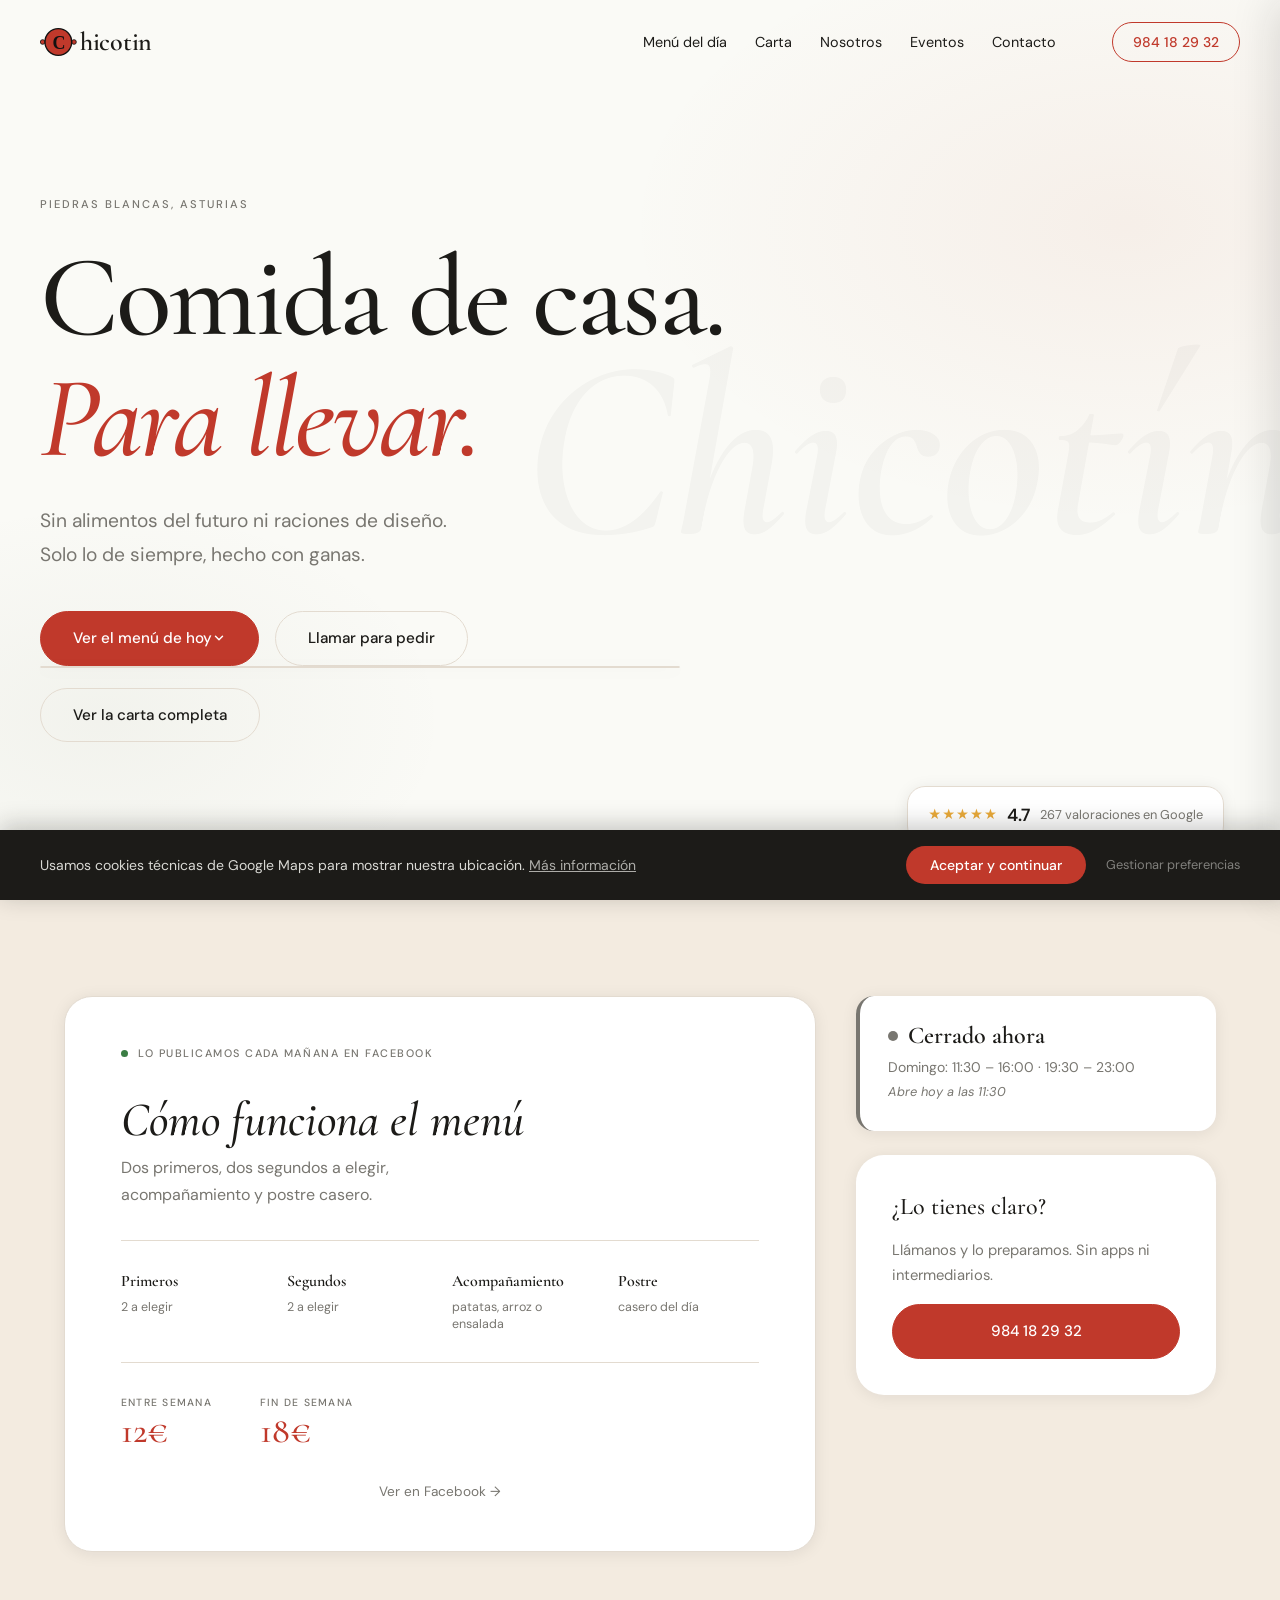
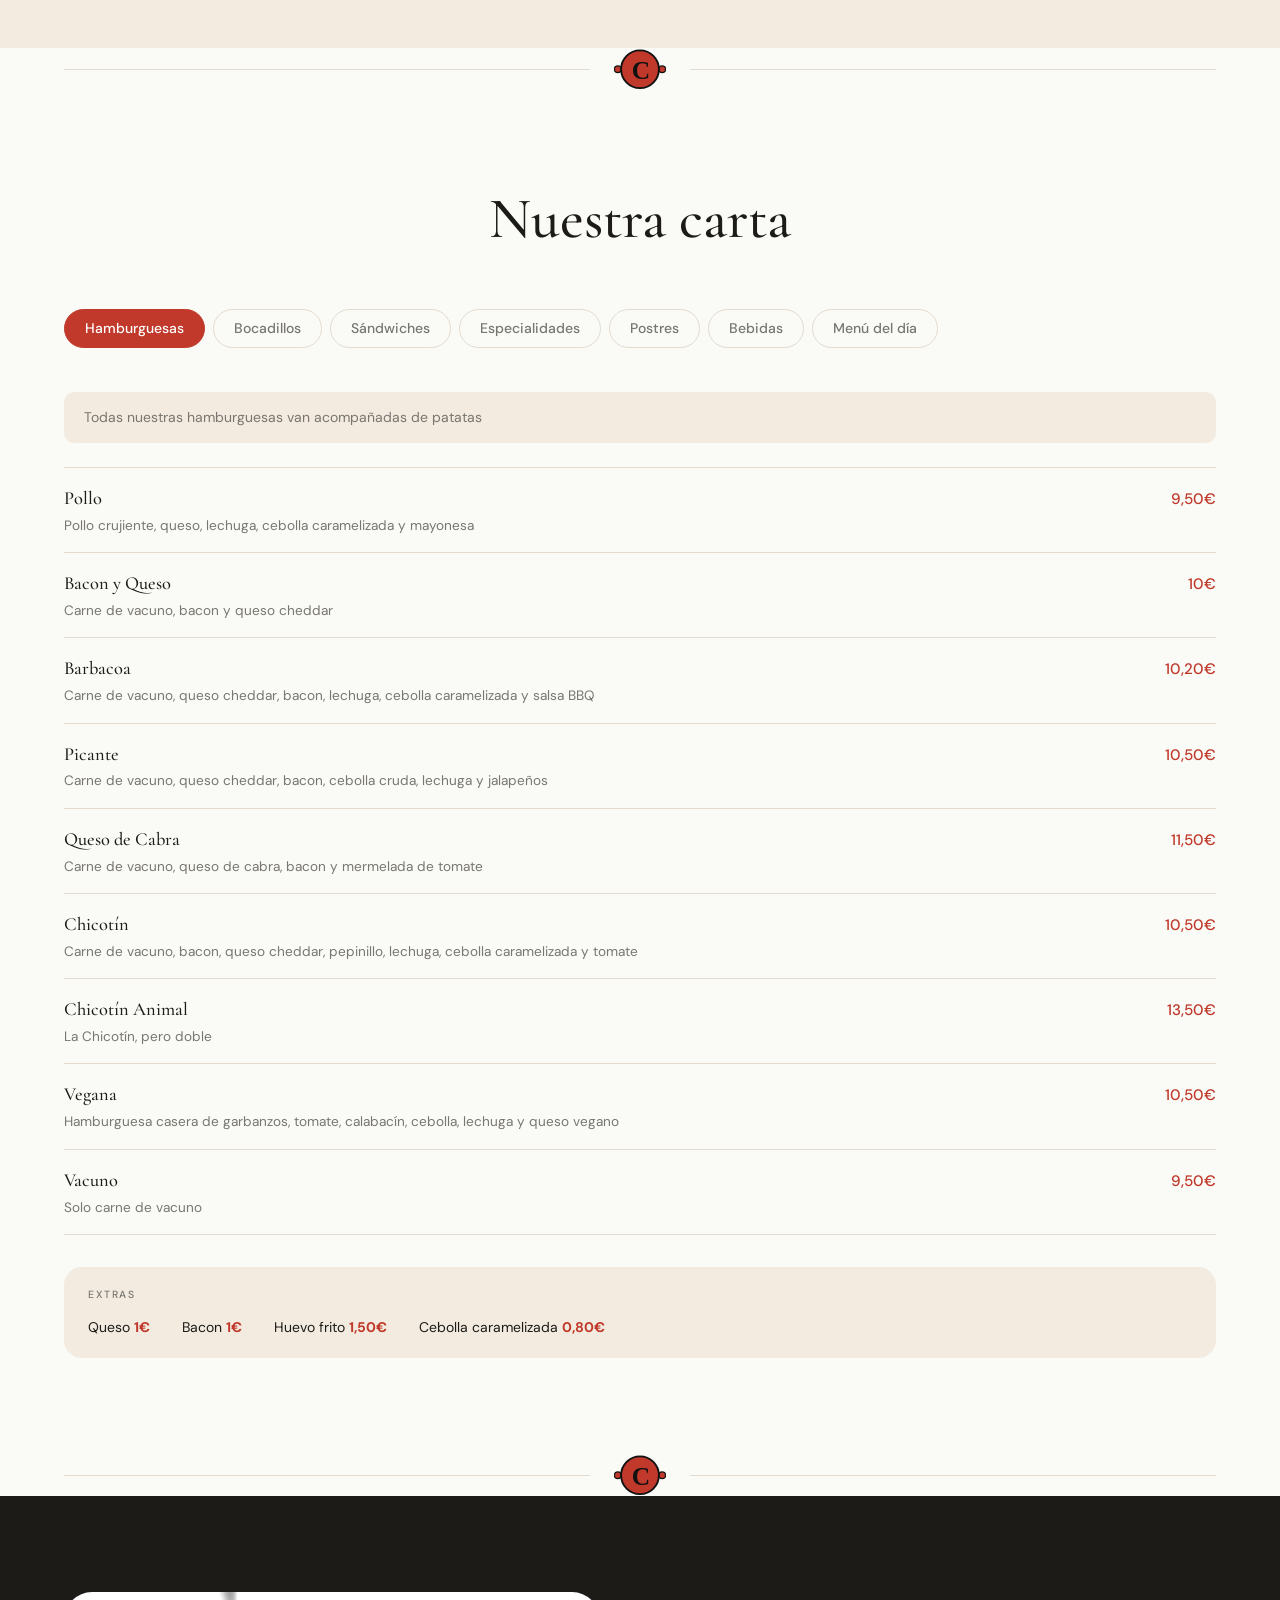
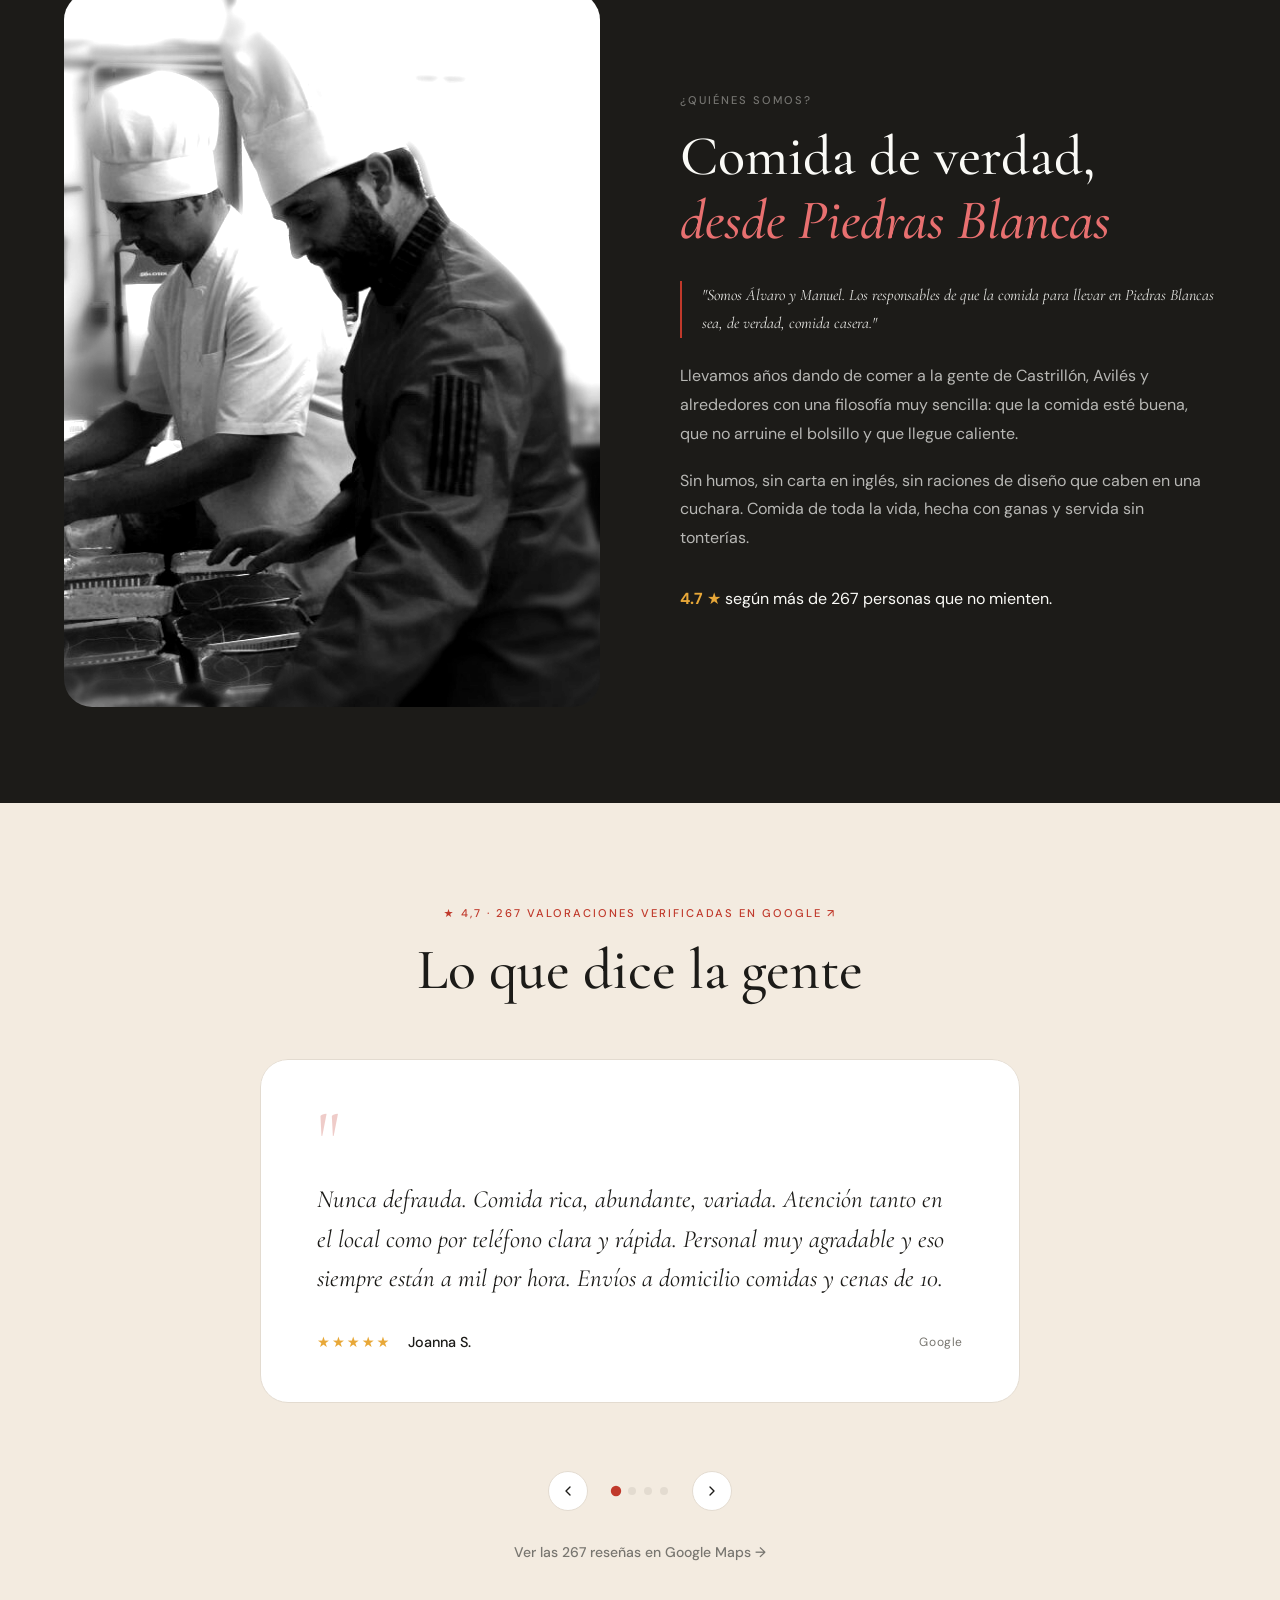
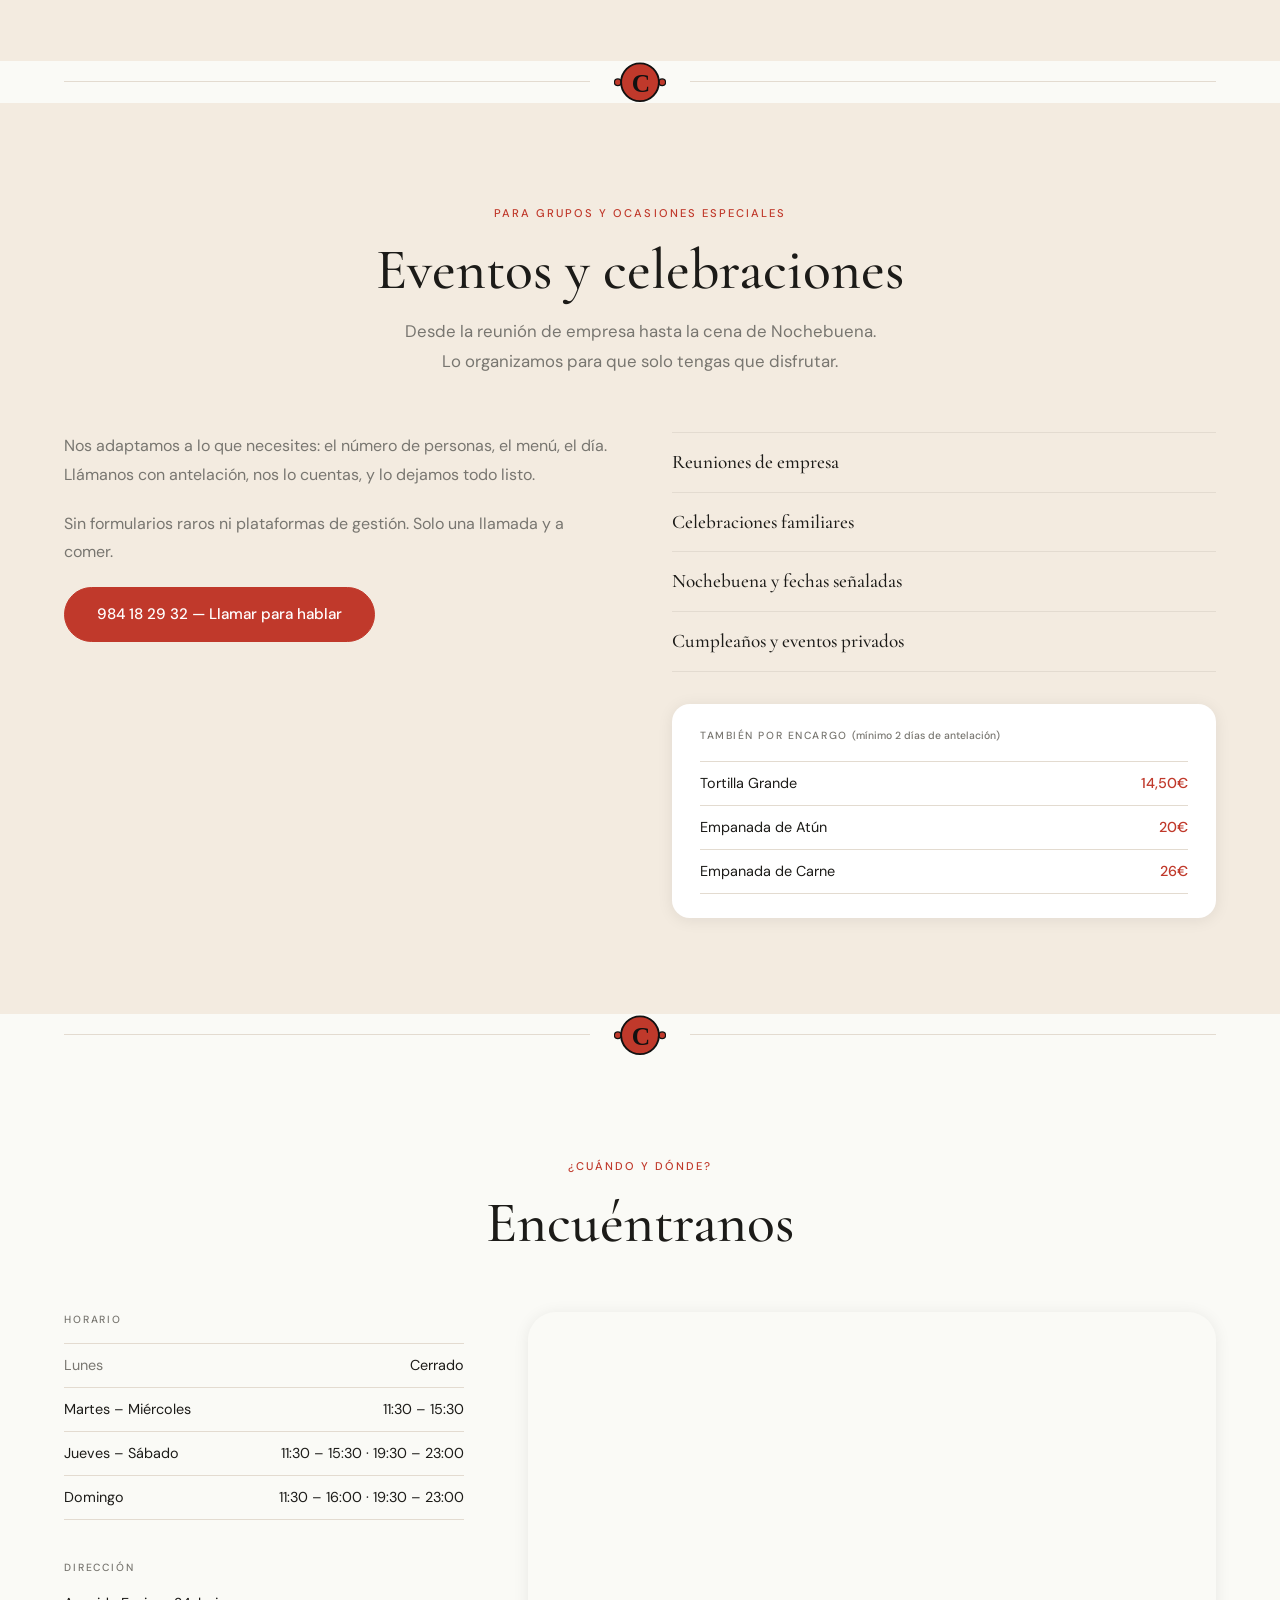
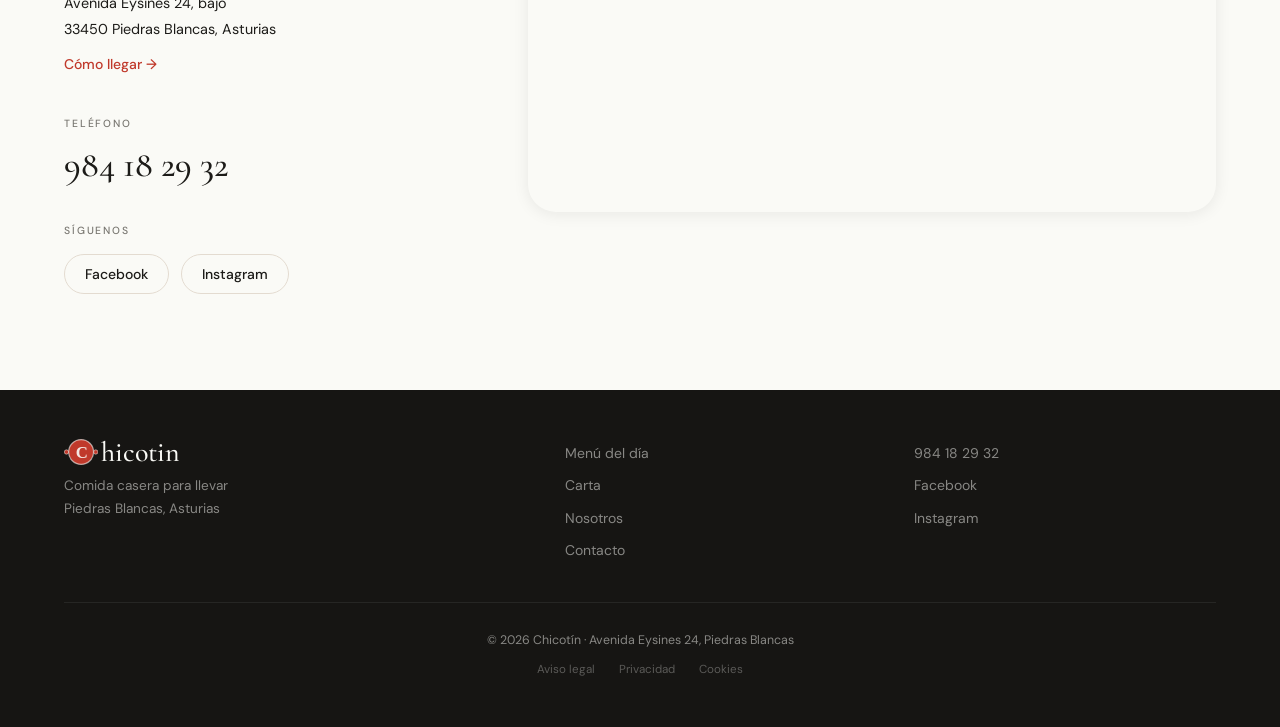
==== index.html @ f1f0525d "ultimos cambios" ====
<!DOCTYPE html>
<html lang="es">

<head>
  <meta charset="UTF-8">
  <meta name="viewport" content="width=device-width, initial-scale=1.0">
  <title>Chicotín — Comida casera para llevar · Piedras Blancas</title>
  <meta name="description"
    content="Comida casera para llevar en Piedras Blancas, Asturias. Menú del día, hamburguesas, bocadillos y especialidades. Llámanos: 984 18 29 32">
  <meta property="og:title" content="Chicotín — Comida casera para llevar">
  <meta property="og:description" content="Comida de casa, para llevar. Piedras Blancas, Asturias.">
  <meta property="og:type" content="website">

  <link rel="preconnect" href="https://fonts.googleapis.com">
  <link rel="preconnect" href="https://fonts.gstatic.com" crossorigin>
  <link
    href="https://fonts.googleapis.com/css2?family=Cormorant+Garamond:ital,wght@0,400;0,500;0,600;1,400;1,500;1,600&family=DM+Sans:ital,opsz,wght@0,9..40,300;0,9..40,400;0,9..40,500;1,9..40,300&display=swap"
    rel="stylesheet">

  <link rel="stylesheet" href="css/style.css">
</head>

<body>

  <!-- ============================================================
       NAV
  ============================================================ -->
  <nav class="nav" id="nav">
    <div class="nav__inner">
      <a href="#" class="nav__logo" aria-label="Chicotín">
        <svg class="nav__mark" xmlns="http://www.w3.org/2000/svg" viewBox="0 0 110 90" aria-hidden="true">
          <circle cx="8"   cy="45" r="7"  fill="#C0392B" stroke="#111" stroke-width="2.5"/>
          <circle cx="102" cy="45" r="7"  fill="#C0392B" stroke="#111" stroke-width="2.5"/>
          <circle cx="55"  cy="45" r="40" fill="#C0392B" stroke="#111" stroke-width="4"/>
          <text x="57" y="65" text-anchor="middle" font-family="Georgia, serif" font-size="54" font-weight="900" fill="#111">C</text>
        </svg>
        <span class="nav__logo-text">hicotin</span>
      </a>
      <ul class="nav__links">
        <li><a href="#menu-dia">Menú del día</a></li>
        <li><a href="#carta">Carta</a></li>
        <li><a href="#nosotros">Nosotros</a></li>
        <li><a href="#eventos">Eventos</a></li>
        <li><a href="#contacto">Contacto</a></li>
      </ul>
      <a href="tel:984182932" class="nav__phone">984 18 29 32</a>
      <button class="nav__burger" id="navBurger" aria-label="Abrir menú">
        <span></span><span></span><span></span>
      </button>
    </div>
  </nav>

  <!-- Mobile drawer -->
  <div class="overlay" id="overlay"></div>
  <aside class="drawer" id="drawer">
    <button class="drawer__close" id="drawerClose" aria-label="Cerrar menú">✕</button>
    <ul class="drawer__links">
      <li><a href="#menu-dia">Menú del día</a></li>
      <li><a href="#carta">Carta</a></li>
      <li><a href="#nosotros">Nosotros</a></li>
      <li><a href="#eventos">Eventos</a></li>
      <li><a href="#contacto">Contacto</a></li>
    </ul>
    <a href="tel:984182932" class="drawer__phone">984 18 29 32</a>
  </aside>

  <main>

    <!-- ============================================================
         HERO
    ============================================================ -->
    <section class="hero" id="inicio">
      <div class="hero__bg" aria-hidden="true"></div>
      <div class="hero__content">
        <p class="hero__eyebrow">Piedras Blancas, Asturias</p>
        <h1 class="hero__title">
          Comida de casa.<br><em>Para llevar.</em>
        </h1>
        <p class="hero__body">
          Sin alimentos del futuro ni raciones de diseño.<br>
          Solo lo de siempre, hecho con ganas.
        </p>
        <div class="hero__ctas">
          <button class="btn btn--fill hero__menu-btn" id="heroMenuBtn" aria-expanded="false" aria-controls="heroMenuDropdown">
            Ver el menú de hoy
            <svg class="hero__menu-chevron" xmlns="http://www.w3.org/2000/svg" viewBox="0 0 24 24" fill="none" stroke="currentColor" stroke-width="2.5" stroke-linecap="round" stroke-linejoin="round" width="14" height="14" aria-hidden="true"><polyline points="6 9 12 15 18 9"/></svg>
          </button>
          <a href="tel:984182932" class="btn btn--ghost">Llamar para pedir</a>
        </div>

        <div class="hero__menu-dropdown" id="heroMenuDropdown">
          <div class="hero__menu-dropdown-inner">
            <div id="fb-root"></div>
            <div class="fb-page"
              data-href="https://www.facebook.com/Chicotincomidaparallevar/"
              data-tabs="timeline"
              data-width="600"
              data-height="520"
              data-small-header="true"
              data-adapt-container-width="true"
              data-hide-cover="true"
              data-show-facepile="false">
              <blockquote cite="https://www.facebook.com/Chicotincomidaparallevar/" class="fb-xfbml-parse-ignore">
                <a href="https://www.facebook.com/Chicotincomidaparallevar/" target="_blank" rel="noopener">Ver el menú de hoy en Facebook →</a>
              </blockquote>
            </div>
          </div>
        </div>

        <a href="#carta" class="btn btn--ghost hero__carta-btn">Ver la carta completa</a>
      </div>
      <aside class="hero__badge">
        <span class="badge__stars" aria-hidden="true">★★★★★</span>
        <strong class="badge__score">4.7</strong>
        <span class="badge__label">267 valoraciones en Google</span>
      </aside>
    </section>

    <!-- ============================================================
         MENÚ DEL DÍA
    ============================================================ -->
    <section class="menudia" id="menu-dia">
      <div class="container">

        <div class="menudia__body">

          <div class="menudia__fb-card fade-up">
            <div class="menudia__fb-live">
              <span class="menudia__fb-dot" aria-hidden="true"></span>
              Lo publicamos cada mañana en Facebook
            </div>
            <div class="menudia__fb-main">
              <h3 class="menudia__fb-title">Cómo funciona el menú</h3>
              <p class="menudia__fb-sub">Dos primeros, dos segundos a elegir,<br>acompañamiento y postre casero.</p>
            </div>
            <div class="menudia__fb-estructura">
              <div class="menudia__fb-col">
                <span class="menudia__fb-tipo">Primeros</span>
                <span class="menudia__fb-detalle">2 a elegir</span>
              </div>
              <div class="menudia__fb-col">
                <span class="menudia__fb-tipo">Segundos</span>
                <span class="menudia__fb-detalle">2 a elegir</span>
              </div>
              <div class="menudia__fb-col">
                <span class="menudia__fb-tipo">Acompañamiento</span>
                <span class="menudia__fb-detalle">patatas, arroz o ensalada</span>
              </div>
              <div class="menudia__fb-col">
                <span class="menudia__fb-tipo">Postre</span>
                <span class="menudia__fb-detalle">casero del día</span>
              </div>
            </div>
            <div class="menudia__fb-precios">
              <div class="menudia__fb-precio-item">
                <span class="menudia__fb-precio-label">Entre semana</span>
                <strong class="menudia__fb-precio-num">12€</strong>
              </div>
              <div class="menudia__fb-precio-item">
                <span class="menudia__fb-precio-label">Fin de semana</span>
                <strong class="menudia__fb-precio-num">18€</strong>
              </div>
            </div>
            <a href="https://www.facebook.com/Chicotincomidaparallevar/" target="_blank" rel="noopener" class="menudia__fb-link">Ver en Facebook →</a>
          </div>

          <div class="menudia__aside fade-up">
            <div class="menudia__hours" id="hoursWidget">
              <div class="hours__row">
                <span class="hours__dot" aria-hidden="true"></span>
                <strong class="hours__status-text" id="hoursStatusText">Consultando…</strong>
              </div>
              <p class="hours__schedule" id="hoursToday"></p>
              <p class="hours__next" id="hoursNext" hidden></p>
            </div>

            <div class="menudia__card">
              <p class="menudia__card-label">¿Lo tienes claro?</p>
              <p class="menudia__card-body">Llámanos y lo preparamos. Sin apps ni intermediarios.</p>
              <a href="tel:984182932" class="btn btn--fill btn--block">984 18 29 32</a>
            </div>
          </div>

        </div>
      </div>
    </section>

    <div class="divider" aria-hidden="true">
      <span class="divider__line"></span>
      <svg class="divider__logo" xmlns="http://www.w3.org/2000/svg" viewBox="0 0 110 90" aria-hidden="true">
        <circle cx="8"   cy="45" r="7"  fill="#C0392B" stroke="#111" stroke-width="2.5"/>
        <circle cx="102" cy="45" r="7"  fill="#C0392B" stroke="#111" stroke-width="2.5"/>
        <circle cx="55"  cy="45" r="40" fill="#C0392B" stroke="#111" stroke-width="4"/>
        <text x="57" y="65" text-anchor="middle" font-family="Georgia, serif" font-size="54" font-weight="900" fill="#111">C</text>
      </svg>
      <span class="divider__line"></span>
    </div>

    <!-- ============================================================
         CARTA
    ============================================================ -->
    <section class="carta" id="carta">
      <div class="container">

        <header class="section-header fade-up">
          <h2>Nuestra carta</h2>
        </header>

        <nav class="carta__tabs fade-up" aria-label="Categorías de la carta">
          <button class="carta__tab is-active" data-panel="hamburguesas">Hamburguesas</button>
          <button class="carta__tab" data-panel="bocadillos">Bocadillos</button>
          <button class="carta__tab" data-panel="sandwiches">Sándwiches</button>
          <button class="carta__tab" data-panel="especialidades">Especialidades</button>
          <button class="carta__tab" data-panel="postres">Postres</button>
          <button class="carta__tab" data-panel="bebidas">Bebidas</button>
          <button class="carta__tab" data-panel="menu-dia-precios">Menú del día</button>
        </nav>

        <!-- HAMBURGUESAS -->
        <div class="carta__panel is-active" id="panel-hamburguesas">
          <p class="carta__aviso">Todas nuestras hamburguesas van acompañadas de patatas</p>
          <ul class="carta__lista">
            <li class="carta__plato">
              <div class="carta__plato-info">
                <h3>Pollo</h3>
                <p>Pollo crujiente, queso, lechuga, cebolla caramelizada y mayonesa</p>
              </div>
              <span class="carta__precio">9,50€</span>
            </li>
            <li class="carta__plato">
              <div class="carta__plato-info">
                <h3>Bacon y Queso</h3>
                <p>Carne de vacuno, bacon y queso cheddar</p>
              </div>
              <span class="carta__precio">10€</span>
            </li>
            <li class="carta__plato">
              <div class="carta__plato-info">
                <h3>Barbacoa</h3>
                <p>Carne de vacuno, queso cheddar, bacon, lechuga, cebolla caramelizada y salsa BBQ</p>
              </div>
              <span class="carta__precio">10,20€</span>
            </li>
            <li class="carta__plato">
              <div class="carta__plato-info">
                <h3>Picante</h3>
                <p>Carne de vacuno, queso cheddar, bacon, cebolla cruda, lechuga y jalapeños</p>
              </div>
              <span class="carta__precio">10,50€</span>
            </li>
            <li class="carta__plato">
              <div class="carta__plato-info">
                <h3>Queso de Cabra</h3>
                <p>Carne de vacuno, queso de cabra, bacon y mermelada de tomate</p>
              </div>
              <span class="carta__precio">11,50€</span>
            </li>
            <li class="carta__plato">
              <div class="carta__plato-info">
                <h3>Chicotín</h3>
                <p>Carne de vacuno, bacon, queso cheddar, pepinillo, lechuga, cebolla caramelizada y tomate</p>
              </div>
              <span class="carta__precio">10,50€</span>
            </li>
            <li class="carta__plato">
              <div class="carta__plato-info">
                <h3>Chicotín Animal</h3>
                <p>La Chicotín, pero doble</p>
              </div>
              <span class="carta__precio">13,50€</span>
            </li>
            <li class="carta__plato">
              <div class="carta__plato-info">
                <h3>Vegana</h3>
                <p>Hamburguesa casera de garbanzos, tomate, calabacín, cebolla, lechuga y queso vegano</p>
              </div>
              <span class="carta__precio">10,50€</span>
            </li>
            <li class="carta__plato">
              <div class="carta__plato-info">
                <h3>Vacuno</h3>
                <p>Solo carne de vacuno</p>
              </div>
              <span class="carta__precio">9,50€</span>
            </li>
          </ul>
          <div class="carta__extras">
            <p class="carta__extras-label">Extras</p>
            <div class="carta__extras-fila">
              <span>Queso <strong>1€</strong></span>
              <span>Bacon <strong>1€</strong></span>
              <span>Huevo frito <strong>1,50€</strong></span>
              <span>Cebolla caramelizada <strong>0,80€</strong></span>
            </div>
          </div>
        </div>

        <!-- BOCADILLOS -->
        <div class="carta__panel" id="panel-bocadillos">
          <ul class="carta__lista">
            <li class="carta__plato">
              <div class="carta__plato-info">
                <h3>Pollo</h3>
                <p>Pollo a la plancha, lechuga, tomate y mayonesa</p>
              </div>
              <span class="carta__precio">7€</span>
            </li>
            <li class="carta__plato">
              <div class="carta__plato-info">
                <h3>Pollo y Pimientos</h3>
                <p>Pollo a la plancha y pimientos del piquillo</p>
              </div>
              <span class="carta__precio">7€</span>
            </li>
            <li class="carta__plato">
              <div class="carta__plato-info">
                <h3>Lomo</h3>
                <p>Lomo adobado a la plancha, queso y salsa Chicotín</p>
              </div>
              <span class="carta__precio">7€</span>
            </li>
            <li class="carta__plato">
              <div class="carta__plato-info">
                <h3>Lomo y Pimientos</h3>
                <p>Lomo adobado a la plancha con pimientos del piquillo</p>
              </div>
              <span class="carta__precio">7€</span>
            </li>
            <li class="carta__plato">
              <div class="carta__plato-info">
                <h3>Bacon y Queso</h3>
              </div>
              <span class="carta__precio">7€</span>
            </li>
            <li class="carta__plato">
              <div class="carta__plato-info">
                <h3>Carne Guisada</h3>
              </div>
              <span class="carta__precio">9€</span>
            </li>
            <li class="carta__plato">
              <div class="carta__plato-info">
                <h3>Chicotín</h3>
                <p>Chuleta de cerdo crujiente, queso, bacon, cebolla caramelizada, rúcula y salsa Chicotín</p>
              </div>
              <span class="carta__precio">8€</span>
            </li>
            <li class="carta__plato">
              <div class="carta__plato-info">
                <h3>Escalopines de Jamón de Cerdo</h3>
                <p>Escalopines + una salsa a elegir</p>
              </div>
              <span class="carta__precio">7€</span>
            </li>
            <li class="carta__plato">
              <div class="carta__plato-info">
                <h3>Escalopines de Pollo</h3>
                <p>Escalopines + una salsa a elegir</p>
              </div>
              <span class="carta__precio">7€</span>
            </li>
          </ul>
        </div>

        <!-- SÁNDWICHES -->
        <div class="carta__panel" id="panel-sandwiches">
          <ul class="carta__lista">
            <li class="carta__plato">
              <div class="carta__plato-info">
                <h3>Mixto</h3>
                <p>Jamón york y queso</p>
              </div>
              <span class="carta__precio">4€</span>
            </li>
            <li class="carta__plato">
              <div class="carta__plato-info">
                <h3>Vegetal</h3>
                <p>2 pisos — 1º: jamón york y queso · 2º: LTC, huevo cocido, zanahoria y mayonesa</p>
              </div>
              <span class="carta__precio">7€</span>
            </li>
            <li class="carta__plato">
              <div class="carta__plato-info">
                <h3>Pollo</h3>
                <p>Pollo al horno, lechuga, huevo cocido y mayonesa</p>
              </div>
              <span class="carta__precio">7,50€</span>
            </li>
            <li class="carta__plato">
              <div class="carta__plato-info">
                <h3>Atún</h3>
                <p>Atún, mayonesa, lechuga, huevo cocido y zanahoria</p>
              </div>
              <span class="carta__precio">7,50€</span>
            </li>
            <li class="carta__plato">
              <div class="carta__plato-info">
                <h3>Chicotín</h3>
                <p>2 pisos — jamón york, queso, bechamel y huevo frito</p>
              </div>
              <span class="carta__precio">8€</span>
            </li>
          </ul>
        </div>

        <!-- ESPECIALIDADES -->
        <div class="carta__panel" id="panel-especialidades">
          <ul class="carta__lista">
            <li class="carta__plato">
              <div class="carta__plato-info">
                <h3>Ensalada Chicotín</h3>
                <p>Lechuga, aceitunas, nueces, queso de cabra, pollo y uvas pasas</p>
              </div>
              <span class="carta__precio">10€</span>
            </li>
            <li class="carta__plato">
              <div class="carta__plato-info">
                <h3>Ensalada Mixta</h3>
              </div>
              <span class="carta__precio">7,50€</span>
            </li>
            <li class="carta__plato">
              <div class="carta__plato-info">
                <h3>Ensalada de Acompañamiento</h3>
              </div>
              <span class="carta__precio">3,50€</span>
            </li>
            <li class="carta__plato">
              <div class="carta__plato-info">
                <h3>Ensaladilla Rusa</h3>
                <p>Pequeña / Grande</p>
              </div>
              <span class="carta__precio">6,50€ / 11,50€</span>
            </li>
            <li class="carta__plato">
              <div class="carta__plato-info">
                <h3>Callos Chicotín <span class="carta__tag">Temporada</span></h3>
                <p>Sin patatas / con patatas</p>
              </div>
              <span class="carta__precio">9€ / 11€</span>
            </li>
            <li class="carta__plato">
              <div class="carta__plato-info">
                <h3>Lasaña Atún o Carne</h3>
              </div>
              <span class="carta__precio">8,50€</span>
            </li>
            <li class="carta__plato">
              <div class="carta__plato-info">
                <h3>Lasaña de Salmón y Espinacas</h3>
              </div>
              <span class="carta__precio">9€</span>
            </li>
            <li class="carta__plato">
              <div class="carta__plato-info">
                <h3>Cachopo de Jamón Ibérico y Queso</h3>
              </div>
              <span class="carta__precio">16€</span>
            </li>
            <li class="carta__plato">
              <div class="carta__plato-info">
                <h3>Cachopo de Cecina y Queso de Cabra</h3>
              </div>
              <span class="carta__precio">16,50€</span>
            </li>
            <li class="carta__plato">
              <div class="carta__plato-info">
                <h3>Cachopo Chicotín</h3>
                <p>Filete de ternera, jamón ibérico, pimientos del piquillo, cebolla caramelizada y queso ahumado</p>
              </div>
              <span class="carta__precio">18€</span>
            </li>
            <li class="carta__plato">
              <div class="carta__plato-info">
                <h3>Escalopines con Patatas</h3>
              </div>
              <span class="carta__precio">9,50€</span>
            </li>
            <li class="carta__plato">
              <div class="carta__plato-info">
                <h3>Escalopines de Pollo con Patatas</h3>
              </div>
              <span class="carta__precio">10,50€</span>
            </li>
            <li class="carta__plato">
              <div class="carta__plato-info">
                <h3>Albóndigas</h3>
                <p>Sin patatas / con patatas</p>
              </div>
              <span class="carta__precio">7,50€ / 9,50€</span>
            </li>
            <li class="carta__plato">
              <div class="carta__plato-info">
                <h3>Carne Guisada</h3>
                <p>Sin patatas / con patatas</p>
              </div>
              <span class="carta__precio">9€ / 11€</span>
            </li>
            <li class="carta__plato">
              <div class="carta__plato-info">
                <h3>Patatas Pequeñas con Salsa</h3>
              </div>
              <span class="carta__precio">4,70€</span>
            </li>
            <li class="carta__plato">
              <div class="carta__plato-info">
                <h3>Patatas Grandes con 5 Salsas</h3>
                <p>Salsa extra 0,30€</p>
              </div>
              <span class="carta__precio">7€</span>
            </li>
            <li class="carta__plato">
              <div class="carta__plato-info">
                <h3>Nuggets Caseros</h3>
              </div>
              <span class="carta__precio">6,50€</span>
            </li>
            <li class="carta__plato">
              <div class="carta__plato-info">
                <h3>Croquetas</h3>
                <p>Jamón ibérico, calamares en su tinta o bacalao</p>
              </div>
              <span class="carta__precio">9€</span>
            </li>
          </ul>
          <div class="carta__encargo">
            <p class="carta__encargo-label">Por encargo — mínimo 2 días de antelación</p>
            <ul class="carta__lista">
              <li class="carta__plato">
                <div class="carta__plato-info">
                  <h3>Tortilla Grande</h3>
                </div>
                <span class="carta__precio">14,50€</span>
              </li>
              <li class="carta__plato">
                <div class="carta__plato-info">
                  <h3>Empanada Pan</h3>
                  <p>Atún / Carne</p>
                </div>
                <span class="carta__precio">20€ / 26€</span>
              </li>
            </ul>
          </div>
        </div>

        <!-- POSTRES -->
        <div class="carta__panel" id="panel-postres">
          <ul class="carta__lista">
            <li class="carta__plato">
              <div class="carta__plato-info">
                <h3>Mousse individual</h3>
              </div>
              <span class="carta__precio">2€</span>
            </li>
            <li class="carta__plato">
              <div class="carta__plato-info">
                <h3>Natillas individuales</h3>
              </div>
              <span class="carta__precio">2€</span>
            </li>
            <li class="carta__plato">
              <div class="carta__plato-info">
                <h3>Arroz con Leche individual</h3>
              </div>
              <span class="carta__precio">2€</span>
            </li>
            <li class="carta__plato">
              <div class="carta__plato-info">
                <h3>Arroz con Leche 500 ml</h3>
              </div>
              <span class="carta__precio">7,50€</span>
            </li>
            <li class="carta__plato">
              <div class="carta__plato-info">
                <h3>Arroz con Leche 1 litro</h3>
              </div>
              <span class="carta__precio">10,50€</span>
            </li>
          </ul>
        </div>

        <!-- BEBIDAS -->
        <div class="carta__panel" id="panel-bebidas">
          <ul class="carta__lista">
            <li class="carta__plato">
              <div class="carta__plato-info">
                <h3>Bote</h3>
                <p>Cola, Cola Zero, Cola Zero/Zero</p>
              </div>
              <span class="carta__precio">2€</span>
            </li>
            <li class="carta__plato">
              <div class="carta__plato-info">
                <h3>Botella ½ litro</h3>
                <p>Cola, Cola Zero, Fanta Naranja</p>
              </div>
              <span class="carta__precio">2,30€</span>
            </li>
            <li class="carta__plato">
              <div class="carta__plato-info">
                <h3>Botella 1 litro</h3>
                <p>Cola y Fanta Naranja</p>
              </div>
              <span class="carta__precio">2,90€</span>
            </li>
            <li class="carta__plato">
              <div class="carta__plato-info">
                <h3>Agua</h3>
                <p>Pequeña / Grande</p>
              </div>
              <span class="carta__precio">1,20€ / 1,80€</span>
            </li>
            <li class="carta__plato">
              <div class="carta__plato-info">
                <h3>Nestea / Aquarius</h3>
              </div>
              <span class="carta__precio">2,40€</span>
            </li>
            <li class="carta__plato">
              <div class="carta__plato-info">
                <h3>Monster</h3>
              </div>
              <span class="carta__precio">3€</span>
            </li>
            <li class="carta__plato">
              <div class="carta__plato-info">
                <h3>Mahou</h3>
              </div>
              <span class="carta__precio">1,80€</span>
            </li>
            <li class="carta__plato">
              <div class="carta__plato-info">
                <h3>Cerveza 1906</h3>
              </div>
              <span class="carta__precio">2€</span>
            </li>
          </ul>
        </div>

        <!-- MENÚ DEL DÍA — PRECIOS -->
        <div class="carta__panel" id="panel-menu-dia-precios">
          <p class="carta__aviso">2 primeros + 2 segundos a elegir, con acompañamiento (patatas fritas, arroz blanco, ensalada o puré) y postre (arroz con leche, natillas, mousse de chocolate o tarrina de frutas). El menú cambia cada día — <a href="https://www.facebook.com/Chicotincomidaparallevar/" target="_blank" rel="noopener">ver en Facebook</a>.</p>
          <div class="carta__menu-grid">
            <div class="carta__menu-col">
              <h3 class="carta__menu-tipo">Entre semana</h3>
              <ul class="carta__menu-lista">
                <li><span>Menú completo</span><strong>12€</strong></li>
                <li><span>½ menú de 1º</span><strong>7,60€</strong></li>
                <li><span>½ menú de 2º</span><strong>8,50€</strong></li>
                <li><span>Menú dos 2ºs</span><strong>14,60€</strong></li>
                <li><span>Ración de 1º</span><strong>6,50€</strong></li>
                <li><span>Ración de 2º</span><strong>7,60€</strong></li>
              </ul>
            </div>
            <div class="carta__menu-col">
              <h3 class="carta__menu-tipo">Fin de semana</h3>
              <ul class="carta__menu-lista">
                <li><span>Menú completo</span><strong>18€</strong></li>
                <li><span>½ menú de 1º</span><strong>11,80€</strong></li>
                <li><span>½ menú de 2º</span><strong>12,90€</strong></li>
                <li><span>Menú dos 2ºs</span><strong>20,60€</strong></li>
                <li><span>Ración de 1º</span><strong>10,10€</strong></li>
                <li><span>Ración de 2º</span><strong>11,20€</strong></li>
              </ul>
            </div>
          </div>
        </div>

      </div>
    </section>

    <div class="divider" aria-hidden="true">
      <span class="divider__line"></span>
      <svg class="divider__logo" xmlns="http://www.w3.org/2000/svg" viewBox="0 0 110 90" aria-hidden="true">
        <circle cx="8"   cy="45" r="7"  fill="#C0392B" stroke="#111" stroke-width="2.5"/>
        <circle cx="102" cy="45" r="7"  fill="#C0392B" stroke="#111" stroke-width="2.5"/>
        <circle cx="55"  cy="45" r="40" fill="#C0392B" stroke="#111" stroke-width="4"/>
        <text x="57" y="65" text-anchor="middle" font-family="Georgia, serif" font-size="54" font-weight="900" fill="#111">C</text>
      </svg>
      <span class="divider__line"></span>
    </div>

    <!-- ============================================================
         NOSOTROS
    ============================================================ -->
    <section class="nosotros" id="nosotros">
      <div class="container">
        <div class="nosotros__grid">

          <div class="nosotros__imagen fade-up">
            <img src="cocineros.jpg" alt="Álvaro y Manuel en la cocina de Chicotín" class="nosotros__foto">
          </div>

          <div class="nosotros__text fade-up">
            <span class="eyebrow eyebrow--light">¿Quiénes somos?</span>
            <h2>Comida de verdad,<br><em>desde Piedras Blancas</em></h2>
            <p class="nosotros__cita">"Somos Álvaro y Manuel. Los responsables de que la comida para llevar en Piedras Blancas sea, de verdad, comida casera."</p>
            <p>Llevamos años dando de comer a la gente de Castrillón, Avilés y alrededores con una filosofía muy sencilla: que la comida esté buena, que no arruine el bolsillo y que llegue caliente.</p>
            <p>Sin humos, sin carta en inglés, sin raciones de diseño que caben en una cuchara. Comida de toda la vida, hecha con ganas y servida sin tonterías.</p>
            <p class="nosotros__score"><strong>4.7 ★</strong> según más de 267 personas que no mienten.</p>
          </div>

        </div>
      </div>
    </section>

    <!-- ============================================================
         RESEÑAS
    ============================================================ -->
    <section class="reseñas" id="reseñas">
      <div class="container">

        <header class="section-header fade-up">
          <a href="https://www.google.com/maps/search/Chicotín+Avenida+Eysines+24+Piedras+Blancas+Asturias" target="_blank" rel="noopener" class="eyebrow eyebrow--link">★ 4,7 · 267 valoraciones verificadas en Google ↗</a>
          <h2>Lo que dice la gente</h2>
        </header>

        <div class="slider fade-up" id="reseñasSlider">
          <div class="slider__viewport">
            <div class="slider__track">

              <div class="slider__slide">
                <blockquote class="reseña">
                  <span class="reseña__comillas" aria-hidden="true">"</span>
                  <p class="reseña__texto">Nunca defrauda. Comida rica, abundante, variada. Atención tanto en el local como por teléfono clara y rápida. Personal muy agradable y eso siempre están a mil por hora. Envíos a domicilio comidas y cenas de 10.</p>
                  <footer class="reseña__footer">
                    <span class="reseña__stars" aria-label="5 estrellas">★★★★★</span>
                    <cite class="reseña__autor">Joanna S.</cite>
                    <span class="reseña__fuente">Google</span>
                  </footer>
                </blockquote>
              </div>

              <div class="slider__slide">
                <blockquote class="reseña">
                  <span class="reseña__comillas" aria-hidden="true">"</span>
                  <p class="reseña__texto">La chica que me atendió fue muy rápida y amable. Impresionante la manera de coger pedidos por teléfono y gestionar los pedidos que tenía en el local. Buenas raciones y comida rica.</p>
                  <footer class="reseña__footer">
                    <span class="reseña__stars" aria-label="5 estrellas">★★★★★</span>
                    <cite class="reseña__autor">Vanessa D.</cite>
                    <span class="reseña__fuente">Google · Local Guide</span>
                  </footer>
                </blockquote>
              </div>

              <div class="slider__slide">
                <blockquote class="reseña">
                  <span class="reseña__comillas" aria-hidden="true">"</span>
                  <p class="reseña__texto">Volví por el trato tan agradable y fue todo un acierto. 3 menús en domingo, 12 euros cada uno, con unas raciones tan amplias que me dieron para comer dos veces. La comida, riquísima. La atención, de 10. Muy recomendable.</p>
                  <footer class="reseña__footer">
                    <span class="reseña__stars" aria-label="5 estrellas">★★★★★</span>
                    <cite class="reseña__autor">Hugo L.</cite>
                    <span class="reseña__fuente">Google · Local Guide</span>
                  </footer>
                </blockquote>
              </div>

              <div class="slider__slide">
                <blockquote class="reseña">
                  <span class="reseña__comillas" aria-hidden="true">"</span>
                  <p class="reseña__texto">Bien en calidad y tamaño, precios razonables considerando ración y calidad. Las hamburguesas vienen acompañadas de patatas fritas. Suelen tener mucha gente por lo que hay que esperar un poco, pero merece la pena.</p>
                  <footer class="reseña__footer">
                    <span class="reseña__stars" aria-label="5 estrellas">★★★★★</span>
                    <cite class="reseña__autor">Alba B.</cite>
                    <span class="reseña__fuente">Google · Local Guide</span>
                  </footer>
                </blockquote>
              </div>

            </div>
          </div>

          <div class="slider__controls">
            <button class="slider__btn slider__btn--prev" aria-label="Reseña anterior">
              <svg xmlns="http://www.w3.org/2000/svg" viewBox="0 0 24 24" fill="none" stroke="currentColor" stroke-width="2" stroke-linecap="round" stroke-linejoin="round" aria-hidden="true"><polyline points="15 18 9 12 15 6"/></svg>
            </button>
            <div class="slider__dots" role="tablist">
              <button class="slider__dot is-active" aria-label="Reseña 1"></button>
              <button class="slider__dot" aria-label="Reseña 2"></button>
              <button class="slider__dot" aria-label="Reseña 3"></button>
              <button class="slider__dot" aria-label="Reseña 4"></button>
            </div>
            <button class="slider__btn slider__btn--next" aria-label="Reseña siguiente">
              <svg xmlns="http://www.w3.org/2000/svg" viewBox="0 0 24 24" fill="none" stroke="currentColor" stroke-width="2" stroke-linecap="round" stroke-linejoin="round" aria-hidden="true"><polyline points="9 18 15 12 9 6"/></svg>
            </button>
          </div>
        </div>

        <div class="reseñas__google fade-up">
          <a href="https://www.google.com/maps/search/Chicotín+Avenida+Eysines+24+Piedras+Blancas+Asturias" target="_blank" rel="noopener" class="reseñas__google-link">
            Ver las 267 reseñas en Google Maps →
          </a>
        </div>

      </div>
    </section>

    <div class="divider" aria-hidden="true">
      <span class="divider__line"></span>
      <svg class="divider__logo" xmlns="http://www.w3.org/2000/svg" viewBox="0 0 110 90" aria-hidden="true">
        <circle cx="8"   cy="45" r="7"  fill="#C0392B" stroke="#111" stroke-width="2.5"/>
        <circle cx="102" cy="45" r="7"  fill="#C0392B" stroke="#111" stroke-width="2.5"/>
        <circle cx="55"  cy="45" r="40" fill="#C0392B" stroke="#111" stroke-width="4"/>
        <text x="57" y="65" text-anchor="middle" font-family="Georgia, serif" font-size="54" font-weight="900" fill="#111">C</text>
      </svg>
      <span class="divider__line"></span>
    </div>

    <!-- ============================================================
         EVENTOS
    ============================================================ -->
    <section class="eventos" id="eventos">
      <div class="container">

        <header class="section-header fade-up">
          <span class="eyebrow">Para grupos y ocasiones especiales</span>
          <h2>Eventos y celebraciones</h2>
          <p>Desde la reunión de empresa hasta la cena de Nochebuena. Lo organizamos para que solo tengas que disfrutar.</p>
        </header>

        <div class="eventos__grid">

          <div class="eventos__texto fade-up">
            <p>Nos adaptamos a lo que necesites: el número de personas, el menú, el día. Llámanos con antelación, nos lo cuentas, y lo dejamos todo listo.</p>
            <p>Sin formularios raros ni plataformas de gestión. Solo una llamada y a comer.</p>
            <a href="tel:984182932" class="btn btn--fill">984 18 29 32 — Llamar para hablar</a>
          </div>

          <div class="eventos__tipos fade-up">
            <ul class="eventos__lista">
              <li>Reuniones de empresa</li>
              <li>Celebraciones familiares</li>
              <li>Nochebuena y fechas señaladas</li>
              <li>Cumpleaños y eventos privados</li>
            </ul>
            <div class="eventos__encargo">
              <p class="eventos__encargo-label">También por encargo <span>(mínimo 2 días de antelación)</span></p>
              <ul class="eventos__encargo-lista">
                <li><span>Tortilla Grande</span><strong>14,50€</strong></li>
                <li><span>Empanada de Atún</span><strong>20€</strong></li>
                <li><span>Empanada de Carne</span><strong>26€</strong></li>
              </ul>
            </div>
          </div>

        </div>
      </div>
    </section>

    <div class="divider" aria-hidden="true">
      <span class="divider__line"></span>
      <svg class="divider__logo" xmlns="http://www.w3.org/2000/svg" viewBox="0 0 110 90" aria-hidden="true">
        <circle cx="8"   cy="45" r="7"  fill="#C0392B" stroke="#111" stroke-width="2.5"/>
        <circle cx="102" cy="45" r="7"  fill="#C0392B" stroke="#111" stroke-width="2.5"/>
        <circle cx="55"  cy="45" r="40" fill="#C0392B" stroke="#111" stroke-width="4"/>
        <text x="57" y="65" text-anchor="middle" font-family="Georgia, serif" font-size="54" font-weight="900" fill="#111">C</text>
      </svg>
      <span class="divider__line"></span>
    </div>

    <!-- ============================================================
         CONTACTO
    ============================================================ -->
    <section class="contacto" id="contacto">
      <div class="container">

        <header class="section-header fade-up">
          <span class="eyebrow">¿Cuándo y dónde?</span>
          <h2>Encuéntranos</h2>
        </header>

        <div class="contacto__grid">

          <div class="contacto__info fade-up">

            <div class="info-block">
              <h3 class="info-label">Horario</h3>
              <table class="horario">
                <tbody>
                  <tr class="horario--closed">
                    <td>Lunes</td>
                    <td>Cerrado</td>
                  </tr>
                  <tr>
                    <td>Martes – Miércoles</td>
                    <td>11:30 – 15:30</td>
                  </tr>
                  <tr>
                    <td>Jueves – Sábado</td>
                    <td>11:30 – 15:30 · 19:30 – 23:00</td>
                  </tr>
                  <tr>
                    <td>Domingo</td>
                    <td>11:30 – 16:00 · 19:30 – 23:00</td>
                  </tr>
                </tbody>
              </table>
            </div>

            <div class="info-block">
              <h3 class="info-label">Dirección</h3>
              <address>
                Avenida Eysines 24, bajo<br>
                33450 Piedras Blancas, Asturias
              </address>
              <a href="https://maps.google.com/?q=Chicotin+Avenida+Eysines+24+Piedras+Blancas+Asturias" target="_blank"
                rel="noopener" class="info-link">Cómo llegar →</a>
            </div>

            <div class="info-block">
              <h3 class="info-label">Teléfono</h3>
              <a href="tel:984182932" class="info-phone">984 18 29 32</a>
            </div>

            <div class="info-block">
              <h3 class="info-label">Síguenos</h3>
              <div class="social">
                <!-- ⚠️  CONFIGURACIÓN: reemplaza las URLs de redes sociales -->
                <a href="https://www.facebook.com/Chicotincomidaparallevar/" target="_blank" rel="noopener"
                  class="social__link">Facebook</a>
                <a href="https://www.instagram.com/chicotinpiedras/" target="_blank" rel="noopener"
                  class="social__link">Instagram</a>
              </div>
            </div>

          </div>

          <div class="contacto__map fade-up">
            <iframe src="https://maps.google.com/maps?q=Avenida+Eysines+24+Piedras+Blancas+Asturias+Spain&output=embed"
              title="Ubicación de Chicotín en Piedras Blancas" loading="lazy"
              referrerpolicy="no-referrer-when-downgrade" allowfullscreen>
            </iframe>
          </div>

        </div>
      </div>
    </section>

  </main>

  <!-- ============================================================
       FOOTER
  ============================================================ -->
  <footer class="footer">
    <div class="container">
      <div class="footer__grid">
        <div class="footer__brand">
          <a href="#" class="footer__logo" aria-label="Chicotín">
            <svg class="footer__mark" xmlns="http://www.w3.org/2000/svg" viewBox="0 0 110 90" aria-hidden="true">
              <circle cx="8"   cy="45" r="7"  fill="#C0392B" stroke="rgba(250,250,246,0.6)" stroke-width="2.5"/>
              <circle cx="102" cy="45" r="7"  fill="#C0392B" stroke="rgba(250,250,246,0.6)" stroke-width="2.5"/>
              <circle cx="55"  cy="45" r="40" fill="#C0392B" stroke="rgba(250,250,246,0.6)" stroke-width="4"/>
              <text x="57" y="65" text-anchor="middle" font-family="Georgia, serif" font-size="54" font-weight="900" fill="rgba(250,250,246,0.9)">C</text>
            </svg>
            <span class="footer__logo-text">hicotin</span>
          </a>
          <p>Comida casera para llevar<br>Piedras Blancas, Asturias</p>
        </div>
        <nav class="footer__nav" aria-label="Footer">
          <a href="#menu-dia">Menú del día</a>
          <a href="#carta">Carta</a>
          <a href="#nosotros">Nosotros</a>
          <a href="#contacto">Contacto</a>
        </nav>
        <div class="footer__contact">
          <a href="tel:984182932">984 18 29 32</a>
          <a href="https://www.facebook.com/Chicotincomidaparallevar/" target="_blank" rel="noopener">Facebook</a>
          <a href="https://www.instagram.com/chicotinpiedras/" target="_blank" rel="noopener">Instagram</a>
        </div>
      </div>
      <p class="footer__copy">© 2026 Chicotín · Avenida Eysines 24, Piedras Blancas</p>
      <nav class="footer__legal" aria-label="Textos legales">
        <a href="aviso-legal.html">Aviso legal</a>
        <a href="politica-privacidad.html">Privacidad</a>
        <a href="politica-cookies.html">Cookies</a>
      </nav>
    </div>
  </footer>

  <!-- Cookie banner -->
  <div class="cookie-banner" id="cookieBanner" hidden>
    <div class="cookie-banner__inner">
      <p>Usamos cookies técnicas de Google Maps para mostrar nuestra ubicación. <a href="politica-cookies.html">Más información</a></p>
      <div class="cookie-banner__btns">
        <button id="cookieAccept" class="cookie-banner__accept">Aceptar y continuar</button>
        <a href="politica-cookies.html" class="cookie-banner__more">Gestionar preferencias</a>
      </div>
    </div>
  </div>

  <script async defer crossorigin="anonymous" src="https://connect.facebook.net/es_ES/sdk.js#xfbml=1&version=v19.0"></script>
  <script src="js/main.js"></script>
</body>

</html>
---- css/style.css ----
/* ==========================================================
   CHICOTÍN — Stylesheet
   Paleta: crema cálida · terracota · carbón · piedra
   Tipografía: Cormorant Garamond (display) · DM Sans (body)
   ========================================================== */

/* ----------------------------------------------------------
   Custom properties
   ---------------------------------------------------------- */
:root {
  --cream:         #FAFAF6;
  --cream-warm:    #F3EBE0;
  --terracota:     #C0392B;
  --terracota-dk:  #A93226;
  --charcoal:      #1C1B18;
  --stone:         #787670;
  --border:        #E3DBD0;
  --white:         #FFFFFF;

  --ff-display: 'Cormorant Garamond', Georgia, serif;
  --ff-body:    'DM Sans', system-ui, -apple-system, sans-serif;

  --max-w:     1200px;
  --sp-v:      6rem;
  --sp-v-sm:   4rem;

  --r-sm:  10px;
  --r-md:  18px;
  --r-lg:  28px;

  --shadow-card:  0 2px 16px rgba(28, 27, 24, 0.08);
  --shadow-hover: 0 8px 36px rgba(28, 27, 24, 0.14);
}

/* ----------------------------------------------------------
   Reset
   ---------------------------------------------------------- */
*, *::before, *::after { box-sizing: border-box; margin: 0; padding: 0; }
html                   { scroll-behavior: smooth; overflow-x: hidden; }
body {
  font-family: var(--ff-body);
  background:  var(--cream);
  color:       var(--charcoal);
  line-height: 1.6;
  -webkit-font-smoothing: antialiased;
}
img   { display: block; max-width: 100%; height: auto; }
a     { color: inherit; text-decoration: none; }
ul    { list-style: none; }
address { font-style: normal; }

/* ----------------------------------------------------------
   Layout helpers
   ---------------------------------------------------------- */
.container {
  max-width: var(--max-w);
  margin:    0 auto;
  padding:   0 1.5rem;
}

section { padding: var(--sp-v) 1.5rem; }

/* ----------------------------------------------------------
   Typography helpers
   ---------------------------------------------------------- */
.eyebrow {
  display:        inline-block;
  font-size:      0.7rem;
  font-weight:    500;
  letter-spacing: 0.18em;
  text-transform: uppercase;
  color:          var(--terracota);
  margin-bottom:  0.875rem;
}

.eyebrow--light { color: rgba(250, 250, 246, 0.4); }
.eyebrow--link  { text-decoration: none; transition: opacity 0.15s; }
.eyebrow--link:hover { opacity: 0.7; }

.section-header {
  text-align:    center;
  margin-bottom: 3.5rem;
}

.section-header h2 {
  font-family:  var(--ff-display);
  font-size:    clamp(2.25rem, 4.5vw, 3.75rem);
  font-weight:  500;
  line-height:  1.15;
  margin-bottom: 0.875rem;
}

.section-header p {
  color:       var(--stone);
  font-size:   1.05rem;
  max-width:   480px;
  margin:      0 auto;
  line-height: 1.75;
}

/* ----------------------------------------------------------
   Buttons
   ---------------------------------------------------------- */
.btn {
  display:          inline-flex;
  align-items:      center;
  justify-content:  center;
  padding:          0.875rem 2rem;
  border-radius:    100px;
  font-family:      var(--ff-body);
  font-size:        0.95rem;
  font-weight:      500;
  border:           1.5px solid transparent;
  cursor:           pointer;
  touch-action:     manipulation;
  transition:       transform 0.15s ease, background 0.15s ease,
                    box-shadow 0.15s ease, border-color 0.15s ease, color 0.15s ease;
}

.btn--fill {
  background:   var(--terracota);
  color:        var(--white);
  border-color: var(--terracota);
}

.btn--fill:hover {
  background:   var(--terracota-dk);
  border-color: var(--terracota-dk);
  transform:    translateY(-2px);
  box-shadow:   0 6px 22px rgba(192, 57, 43, 0.32);
}

.btn--ghost {
  background:   transparent;
  color:        var(--charcoal);
  border-color: var(--border);
}

.btn--ghost:hover {
  border-color: var(--charcoal);
  transform:    translateY(-2px);
}

.btn--block { width: 100%; }

/* ----------------------------------------------------------
   Navigation
   ---------------------------------------------------------- */
.nav {
  position:   fixed;
  inset:      0 0 auto;
  z-index:    900;
  padding:    1.375rem 1.5rem;
  transition: background 0.25s, padding 0.25s, box-shadow 0.25s;
}

.nav.scrolled {
  background:              rgba(250, 250, 246, 0.93);
  backdrop-filter:         blur(14px);
  -webkit-backdrop-filter: blur(14px);
  padding:                 0.9rem 1.5rem;
  box-shadow:              0 1px 0 var(--border);
}

.nav__inner {
  max-width:   var(--max-w);
  margin:      0 auto;
  display:     flex;
  align-items: center;
  gap:         2rem;
}

.nav__logo {
  display:     flex;
  align-items: center;
  gap:         0.2rem;
  flex-shrink: 0;
  line-height: 1;
}

.nav__mark {
  height:    30px;
  width:     auto;
}

.nav__logo-text {
  font-family:    var(--ff-display);
  font-size:      1.625rem;
  font-weight:    600;
  color:          var(--charcoal);
  letter-spacing: -0.01em;
}

.nav__links {
  display:     flex;
  gap:         1.75rem;
  margin-left: auto;
  margin-right: 1.5rem;
}

.nav__links a {
  font-size:  0.9rem;
  color:      var(--charcoal);
  transition: color 0.15s;
}

.nav__links a:hover { color: var(--terracota); }

.nav__phone {
  font-size:    0.875rem;
  font-weight:  500;
  color:        var(--terracota);
  border:       1.5px solid var(--terracota);
  padding:      0.5rem 1.25rem;
  border-radius: 100px;
  flex-shrink:  0;
  transition:   background 0.15s, color 0.15s;
}

.nav__phone:hover {
  background: var(--terracota);
  color:      var(--white);
}

.nav__burger {
  display:     none;
  flex-direction: column;
  gap:         5px;
  background:  none;
  border:      none;
  cursor:      pointer;
  padding:     6px;
  margin-left: auto;
}

.nav__burger span {
  display:       block;
  width:         22px;
  height:        2px;
  background:    var(--charcoal);
  border-radius: 2px;
  transition:    transform 0.25s, opacity 0.25s;
}

.nav__burger.open span:nth-child(1) { transform: translateY(7px) rotate(45deg); }
.nav__burger.open span:nth-child(2) { opacity: 0; }
.nav__burger.open span:nth-child(3) { transform: translateY(-7px) rotate(-45deg); }

/* ----------------------------------------------------------
   Drawer (mobile)
   ---------------------------------------------------------- */
.overlay {
  position:       fixed;
  inset:          0;
  background:     rgba(28, 27, 24, 0.4);
  z-index:        800;
  opacity:        0;
  pointer-events: none;
  transition:     opacity 0.3s;
}

.overlay.open { opacity: 1; pointer-events: all; }

.drawer {
  position:   fixed;
  top:        0;
  right:      0;
  bottom:     0;
  width:      min(340px, 90vw);
  background: var(--cream);
  z-index:    901;
  padding:    2rem 2rem 3rem;
  display:    flex;
  flex-direction: column;
  transform:  translateX(100%);
  transition: transform 0.35s cubic-bezier(0.4, 0, 0.2, 1);
  box-shadow: -8px 0 40px rgba(28, 27, 24, 0.12);
}

.drawer.open { transform: translateX(0); }

.drawer__close {
  background:  none;
  border:      none;
  font-size:   1.25rem;
  cursor:      pointer;
  color:       var(--stone);
  align-self:  flex-end;
  padding:     4px;
  margin-bottom: 2rem;
  transition:  color 0.15s;
}

.drawer__close:hover { color: var(--charcoal); }

.drawer__links {
  display:        flex;
  flex-direction: column;
  flex:           1;
}

.drawer__links a {
  font-family:  var(--ff-display);
  font-size:    2rem;
  font-weight:  500;
  color:        var(--charcoal);
  padding:      0.75rem 0;
  border-bottom: 1px solid var(--border);
  transition:   color 0.15s, padding-left 0.15s;
}

.drawer__links a:hover {
  color:        var(--terracota);
  padding-left: 0.5rem;
}

.drawer__phone {
  display:       block;
  font-size:     1.1rem;
  font-weight:   500;
  color:         var(--terracota);
  border:        1.5px solid var(--terracota);
  text-align:    center;
  padding:       0.875rem;
  border-radius: 100px;
  margin-top:    2.5rem;
  transition:    background 0.15s, color 0.15s;
}

.drawer__phone:hover {
  background: var(--terracota);
  color:      var(--white);
}

/* ----------------------------------------------------------
   Hero
   ---------------------------------------------------------- */
.hero {
  position:        relative;
  min-height:      100svh;
  display:         flex;
  flex-direction:  column;
  justify-content: center;
  padding:         7rem 1.5rem 5rem;
}

.hero__bg {
  position: absolute;
  inset:    0;
  background:
    radial-gradient(ellipse 65% 55% at 88% 25%, rgba(193, 92, 56, 0.07) 0%, transparent 60%),
    radial-gradient(ellipse 45% 40% at  8% 80%, rgba(90, 104, 67, 0.05) 0%, transparent 60%);
  pointer-events: none;
}

/* Ghosted display text in background */
.hero::after {
  content:        'Chicotín';
  position:       absolute;
  right:          -2%;
  top:            50%;
  transform:      translateY(-50%);
  font-family:    var(--ff-display);
  font-size:      clamp(10rem, 20vw, 22rem);
  font-weight:    600;
  font-style:     italic;
  color:          rgba(28, 27, 24, 0.032);
  pointer-events: none;
  white-space:    nowrap;
  line-height:    1;
  user-select:    none;
}

.hero__content {
  max-width: var(--max-w);
  margin:    0 auto;
  width:     100%;
  position:  relative;
  z-index:   1;
}

.hero__eyebrow {
  display:        inline-block;
  font-size:      0.7rem;
  font-weight:    500;
  letter-spacing: 0.18em;
  text-transform: uppercase;
  color:          var(--stone);
  margin-bottom:  1.5rem;
}

.hero__title {
  font-family:   var(--ff-display);
  font-size:     clamp(3.75rem, 9vw, 8rem);
  font-weight:   500;
  line-height:   1.05;
  letter-spacing: -0.025em;
  color:          var(--charcoal);
  margin-bottom: 1.5rem;
}

.hero__title em {
  font-style: italic;
  color:      var(--terracota);
}

.hero__body {
  font-size:     clamp(1rem, 1.75vw, 1.2rem);
  color:         var(--stone);
  max-width:     480px;
  line-height:   1.75;
  margin-bottom: 2.5rem;
}

.hero__ctas {
  display:   flex;
  gap:       1rem;
  flex-wrap: wrap;
}

.hero__badge {
  position:    absolute;
  bottom:      3.5rem;
  right:       3.5rem;
  display:     flex;
  align-items: center;
  gap:         0.6rem;
  background:  var(--white);
  border:      1px solid var(--border);
  padding:     0.875rem 1.25rem;
  border-radius: var(--r-md);
  box-shadow:  var(--shadow-card);
  z-index:     1;
}

.badge__stars  { color: #E8A838; font-size: 0.9rem; letter-spacing: 1px; }
.badge__score  { font-size: 1.1rem; font-weight: 600; color: var(--charcoal); }
.badge__label  { font-size: 0.8rem; color: var(--stone); }

/* ----------------------------------------------------------
   Menú del día
   ---------------------------------------------------------- */
.menudia {
  background: var(--cream-warm);
  padding:    var(--sp-v) 1.5rem;
}

.menudia__body {
  display:               grid;
  grid-template-columns: 1fr 360px;
  gap:                   2.5rem;
  align-items:           start;
}

/* Tarjeta menú del día */
.menudia__fb-card {
  background:     var(--white);
  border-radius:  var(--r-lg);
  box-shadow:     var(--shadow-card);
  border:         1px solid var(--border);
  padding:        3rem 3.5rem;
  display:        flex;
  flex-direction: column;
  gap:            2rem;
}

.menudia__fb-live {
  display:        flex;
  align-items:    center;
  gap:            0.625rem;
  font-size:      0.68rem;
  font-weight:    500;
  letter-spacing: 0.14em;
  text-transform: uppercase;
  color:          var(--stone);
}

.menudia__fb-dot {
  width:         7px;
  height:        7px;
  border-radius: 50%;
  background:    #3A7D44;
  flex-shrink:   0;
  animation:     fb-dot-pulse 2.4s ease-in-out infinite;
}

@keyframes fb-dot-pulse {
  0%, 100% { opacity: 1; }
  50%      { opacity: 0.35; }
}

.menudia__fb-title {
  font-family:   var(--ff-display);
  font-size:     clamp(2rem, 4vw, 3rem);
  font-weight:   500;
  font-style:    italic;
  color:         var(--charcoal);
  line-height:   1.1;
  margin-bottom: 0.5rem;
}

.menudia__fb-sub {
  color:       var(--stone);
  font-size:   1rem;
  line-height: 1.65;
}

.menudia__fb-estructura {
  display:       grid;
  grid-template-columns: repeat(4, 1fr);
  gap:           1.5rem;
  padding:       1.75rem 0;
  border-top:    1px solid var(--border);
  border-bottom: 1px solid var(--border);
}

.menudia__fb-col {
  display:        flex;
  flex-direction: column;
  gap:            0.25rem;
}

.menudia__fb-tipo {
  font-family: var(--ff-display);
  font-size:   1rem;
  font-weight: 600;
  color:       var(--charcoal);
}

.menudia__fb-detalle {
  font-size:   0.78rem;
  color:       var(--stone);
  line-height: 1.4;
}

.menudia__fb-precios {
  display: flex;
  gap:     3rem;
}

.menudia__fb-precio-item {
  display:        flex;
  flex-direction: column;
  gap:            0.125rem;
}

.menudia__fb-precio-label {
  font-size:      0.65rem;
  font-weight:    500;
  letter-spacing: 0.12em;
  text-transform: uppercase;
  color:          var(--stone);
}

.menudia__fb-precio-num {
  font-family: var(--ff-display);
  font-size:   2.25rem;
  font-weight: 500;
  color:       var(--terracota);
  line-height: 1;
}

.menudia__fb-cta {
  display:         inline-flex;
  align-items:     center;
  gap:             0.625rem;
  padding:         0.875rem 1.75rem;
  background:      var(--terracota);
  color:           var(--white);
  border-radius:   100px;
  font-size:       0.95rem;
  font-weight:     500;
  align-self:      flex-start;
  text-decoration: none;
  transition:      background 0.15s, transform 0.15s;
}

.menudia__fb-cta:hover {
  background: var(--terracota-dk);
  transform:  translateY(-2px);
}

/* Sidebar card */
.menudia__aside {
  display:        flex;
  flex-direction: column;
  gap:            1.5rem;
  position:       sticky;
  top:            6rem;
}

.menudia__card {
  background:    var(--white);
  border-radius: var(--r-lg);
  padding:       2.25rem;
  box-shadow:    var(--shadow-card);
  display:       flex;
  flex-direction: column;
  gap:           1rem;
}

.menudia__card-label {
  font-family: var(--ff-display);
  font-size:   1.5rem;
  font-weight: 500;
  line-height: 1.3;
}

.menudia__card-body {
  color:       var(--stone);
  font-size:   0.925rem;
  line-height: 1.7;
}

.menudia__fb-link {
  display:    block;
  text-align: center;
  font-size:  0.85rem;
  color:      var(--stone);
  transition: color 0.15s;
}

.menudia__fb-link:hover { color: var(--terracota); }

/* Today's hours — real-time card */
.menudia__hours {
  background:    var(--white);
  border-radius: var(--r-md);
  padding:       1.75rem;
  box-shadow:    var(--shadow-card);
  border-left:   4px solid var(--border);
  transition:    border-color 0.4s;
}

.menudia__hours.is-open   { border-left-color: #3A7D44; }
.menudia__hours.is-closed { border-left-color: var(--stone); }

.hours__row {
  display:     flex;
  align-items: center;
  gap:         0.6rem;
  margin-bottom: 0.5rem;
}

.hours__dot {
  width:         10px;
  height:        10px;
  border-radius: 50%;
  background:    var(--stone);
  flex-shrink:   0;
  transition:    background 0.4s;
}

.menudia__hours.is-open .hours__dot {
  background: #3A7D44;
  animation:  pulse-open 2.2s ease infinite;
}

@keyframes pulse-open {
  0%, 100% { box-shadow: 0 0 0 0   rgba(58, 125, 68, 0.45); }
  55%      { box-shadow: 0 0 0 7px rgba(58, 125, 68, 0);    }
}

.hours__status-text {
  font-family: var(--ff-display);
  font-size:   1.5rem;
  font-weight: 600;
  line-height: 1;
  color:       var(--charcoal);
  transition:  color 0.4s;
}

.menudia__hours.is-open   .hours__status-text { color: #3A7D44; }
.menudia__hours.is-closed .hours__status-text { color: var(--charcoal); }

.hours__schedule {
  font-size:  0.875rem;
  color:      var(--stone);
  line-height: 1.6;
}

.hours__next {
  font-size:   0.8rem;
  color:       var(--stone);
  margin-top:  0.25rem;
  font-style:  italic;
}

.hours__next[hidden] { display: none; }

/* ----------------------------------------------------------
   Carta
   ---------------------------------------------------------- */
.carta { background: var(--cream); }

/* Tabs */
.carta__tabs {
  display:            flex;
  gap:                0.5rem;
  overflow-x:         auto;
  padding-bottom:     0.25rem;
  margin-bottom:      2.5rem;
  scrollbar-width:    none;
  -ms-overflow-style: none;
}

.carta__tabs::-webkit-scrollbar { display: none; }

.carta__tab {
  flex-shrink:   0;
  padding:       0.6rem 1.25rem;
  border:        1.5px solid var(--border);
  border-radius: 100px;
  background:    transparent;
  font-family:   var(--ff-body);
  font-size:     0.875rem;
  font-weight:   500;
  color:         var(--stone);
  cursor:        pointer;
  white-space:   nowrap;
  transition:    border-color 0.15s, color 0.15s, background 0.15s;
}

.carta__tab:hover {
  border-color: var(--terracota);
  color:        var(--terracota);
}

.carta__tab.is-active {
  background:   var(--terracota);
  border-color: var(--terracota);
  color:        var(--white);
}

/* Panels */
.carta__panel        { display: none; }
.carta__panel.is-active { display: block; }

/* Item list */
.carta__lista { list-style: none; }

.carta__plato {
  display:         flex;
  align-items:     baseline;
  gap:             1.5rem;
  justify-content: space-between;
  padding:         1rem 0;
  border-bottom:   1px solid var(--border);
}

.carta__plato:first-child { border-top: 1px solid var(--border); }

.carta__plato-info { flex: 1; }

.carta__plato-info h3 {
  font-family:   var(--ff-display);
  font-size:     1.15rem;
  font-weight:   500;
  color:         var(--charcoal);
  margin-bottom: 0.15rem;
}

.carta__plato-info p {
  font-size:   0.85rem;
  color:       var(--stone);
  line-height: 1.5;
}

.carta__precio {
  font-size:   0.95rem;
  font-weight: 500;
  color:       var(--terracota);
  white-space: nowrap;
  flex-shrink: 0;
}

/* Tag (ej: Temporada) */
.carta__tag {
  display:        inline-block;
  font-family:    var(--ff-body);
  font-size:      0.6rem;
  font-weight:    500;
  letter-spacing: 0.1em;
  text-transform: uppercase;
  color:          var(--terracota);
  border:         1px solid var(--terracota);
  border-radius:  100px;
  padding:        0.1rem 0.5rem;
  vertical-align: middle;
  margin-left:    0.4rem;
}

/* Aviso */
.carta__aviso {
  background:    var(--cream-warm);
  border-radius: var(--r-sm);
  padding:       0.875rem 1.25rem;
  font-size:     0.875rem;
  color:         var(--stone);
  line-height:   1.65;
  margin-bottom: 1.5rem;
}

.carta__aviso a {
  color:       var(--terracota);
  font-weight: 500;
}

/* Extras hamburguesas */
.carta__extras {
  margin-top:    2rem;
  padding:       1.25rem 1.5rem;
  background:    var(--cream-warm);
  border-radius: var(--r-md);
}

.carta__extras-label {
  font-size:      0.65rem;
  font-weight:    500;
  letter-spacing: 0.15em;
  text-transform: uppercase;
  color:          var(--stone);
  margin-bottom:  0.75rem;
}

.carta__extras-fila {
  display:   flex;
  flex-wrap: wrap;
  gap:       0.5rem 2rem;
  font-size: 0.875rem;
  color:     var(--charcoal);
}

.carta__extras-fila strong { color: var(--terracota); }

/* Por encargo */
.carta__encargo { margin-top: 2.5rem; }

.carta__encargo-label {
  font-size:      0.65rem;
  font-weight:    500;
  letter-spacing: 0.15em;
  text-transform: uppercase;
  color:          var(--stone);
  margin-bottom:  0.25rem;
}

/* Menú del día — precios */
.carta__menu-grid {
  display:               grid;
  grid-template-columns: 1fr 1fr;
  gap:                   2.5rem;
  margin-top:            1.5rem;
}

.carta__menu-tipo {
  font-family:    var(--ff-display);
  font-size:      1.5rem;
  font-weight:    500;
  color:          var(--charcoal);
  padding-bottom: 0.5rem;
  border-bottom:  2px solid var(--terracota);
  margin-bottom:  0.5rem;
}

.carta__menu-lista { list-style: none; }

.carta__menu-lista li {
  display:         flex;
  justify-content: space-between;
  align-items:     baseline;
  padding:         0.75rem 0;
  border-bottom:   1px solid var(--border);
  font-size:       0.925rem;
}

.carta__menu-lista li:first-child { border-top: 1px solid var(--border); }
.carta__menu-lista span           { color: var(--charcoal); }

.carta__menu-lista strong {
  color:       var(--terracota);
  font-weight: 500;
  font-size:   1rem;
}


/* ----------------------------------------------------------
   Nosotros
   ---------------------------------------------------------- */
.nosotros {
  background: var(--charcoal);
  padding:    var(--sp-v) 1.5rem;
}

.nosotros__grid {
  max-width:             var(--max-w);
  margin:                0 auto;
  display:               grid;
  grid-template-columns: 1fr 1fr;
  gap:                   5rem;
  align-items:           center;
}

.nosotros__imagen {
  position:      relative;
  border-radius: var(--r-lg);
  overflow:      hidden;
}

.nosotros__foto {
  display:    block;
  width:      100%;
  aspect-ratio: 3 / 4;
  object-fit: cover;
  filter:     grayscale(100%) contrast(135%) brightness(112%);
  transition: filter 0.5s ease;
}

.nosotros__foto:hover {
  filter: grayscale(60%) contrast(115%) brightness(106%);
}

.nosotros__cita {
  font-family:   var(--ff-display);
  font-size:     1.2rem;
  font-style:    italic;
  font-weight:   400;
  color:         rgba(250, 250, 246, 0.9) !important;
  line-height:   1.65;
  border-left:   2px solid var(--terracota);
  padding-left:  1.25rem;
  margin-bottom: 1.5rem !important;
}

.nosotros__text h2 {
  font-family:   var(--ff-display);
  font-size:     clamp(2.25rem, 4.5vw, 3.5rem);
  font-weight:   500;
  line-height:   1.15;
  color:         var(--cream);
  margin-bottom: 1.75rem;
}

.nosotros__text h2 em {
  font-style: italic;
  color:      #E87070;
}

.nosotros__text p {
  color:         rgba(250, 250, 246, 0.7);
  line-height:   1.8;
  font-size:     1rem;
  margin-bottom: 1.125rem;
}

.nosotros__text p:last-child { margin-bottom: 0; }

.nosotros__score {
  color:      var(--cream) !important;
  margin-top: 2rem !important;
}

.nosotros__score strong { color: #E8A838; }

.nosotros__visual {
  aspect-ratio: 4 / 5;
}

.nosotros__placeholder {
  width:         100%;
  height:        100%;
  border:        1px dashed rgba(255, 255, 255, 0.15);
  border-radius: var(--r-lg);
  display:       flex;
  align-items:   center;
  justify-content: center;
  color:         rgba(255, 255, 255, 0.25);
  font-size:     0.875rem;
}

/* ----------------------------------------------------------
   Contacto
   ---------------------------------------------------------- */
.contacto { background: var(--cream); }

.contacto__grid {
  display:               grid;
  grid-template-columns: 400px 1fr;
  gap:                   4rem;
  align-items:           start;
}

.info-block { margin-bottom: 2.5rem; }
.info-block:last-child { margin-bottom: 0; }

.info-label {
  font-size:      0.65rem;
  font-weight:    500;
  letter-spacing: 0.18em;
  text-transform: uppercase;
  color:          var(--stone);
  margin-bottom:  0.875rem;
}

.horario {
  width:           100%;
  border-collapse: collapse;
}

.horario tr { border-bottom: 1px solid var(--border); }
.horario tr:first-child { border-top: 1px solid var(--border); }

.horario td {
  padding:   0.625rem 0;
  font-size: 0.9rem;
}

.horario td:last-child {
  text-align: right;
  color:      var(--charcoal);
}

.horario--closed td { color: var(--stone); }

address {
  color:         var(--charcoal);
  line-height:   1.8;
  font-size:     0.9rem;
  margin-bottom: 0.5rem;
}

.info-link {
  font-size:   0.875rem;
  font-weight: 500;
  color:       var(--terracota);
  transition:  opacity 0.15s;
}

.info-link:hover { opacity: 0.7; }

.info-phone {
  display:     block;
  font-family: var(--ff-display);
  font-size:   2.25rem;
  font-weight: 500;
  color:       var(--charcoal);
  line-height: 1;
  transition:  color 0.15s;
}

.info-phone:hover { color: var(--terracota); }

.social { display: flex; gap: 0.75rem; }

.social__link {
  font-size:     0.875rem;
  font-weight:   500;
  padding:       0.5rem 1.25rem;
  border:        1.5px solid var(--border);
  border-radius: 100px;
  transition:    border-color 0.15s, color 0.15s;
}

.social__link:hover {
  border-color: var(--terracota);
  color:        var(--terracota);
}

.contacto__map {
  border-radius: var(--r-lg);
  overflow:      hidden;
  box-shadow:    var(--shadow-card);
  position:      sticky;
  top:           6rem;
}

.contacto__map iframe {
  display: block;
  width:   100%;
  height:  500px;
  border:  0;
}

/* ----------------------------------------------------------
   Footer
   ---------------------------------------------------------- */
.footer {
  background: #161513;
  color:      rgba(250, 250, 246, 0.5);
  padding:    3rem 1.5rem;
}

.footer__grid {
  max-width:             var(--max-w);
  margin:                0 auto;
  display:               grid;
  grid-template-columns: 1.5fr 1fr 1fr;
  gap:                   3rem;
  padding-bottom:        2.5rem;
  border-bottom:         1px solid rgba(255, 255, 255, 0.07);
  margin-bottom:         1.75rem;
}

.footer__logo {
  display:       flex;
  align-items:   center;
  gap:           0.2rem;
  margin-bottom: 0.5rem;
  line-height:   1;
}

.footer__mark {
  height: 28px;
  width:  auto;
}

.footer__logo-text {
  font-family:    var(--ff-display);
  font-size:      1.75rem;
  font-weight:    500;
  color:          var(--cream);
  letter-spacing: -0.01em;
}

.footer__brand p {
  font-size:   0.85rem;
  line-height: 1.7;
}

.footer__nav,
.footer__contact {
  display:        flex;
  flex-direction: column;
  gap:            0.625rem;
  padding-top:    0.25rem;
}

.footer__nav a,
.footer__contact a {
  font-size:  0.875rem;
  transition: color 0.15s;
}

.footer__nav a:hover,
.footer__contact a:hover { color: var(--cream); }

.footer__copy {
  max-width:  var(--max-w);
  margin:     0 auto;
  font-size:  0.775rem;
  text-align: center;
}

.footer__legal {
  max-width:       var(--max-w);
  margin:          0.625rem auto 0;
  display:         flex;
  gap:             1.5rem;
  justify-content: center;
  flex-wrap:       wrap;
}

.footer__legal a {
  font-size:  0.725rem;
  color:      rgba(250, 250, 246, 0.3);
  transition: color 0.15s;
}

.footer__legal a:hover { color: rgba(250, 250, 246, 0.65); }

/* ----------------------------------------------------------
   Cookie banner
   ---------------------------------------------------------- */
.cookie-banner {
  position:   fixed;
  bottom:     0;
  left:       0;
  right:      0;
  z-index:    950;
  background: var(--charcoal);
  color:      rgba(250, 250, 246, 0.85);
  padding:    1rem 1.5rem;
  box-shadow: 0 -4px 24px rgba(28, 27, 24, 0.25);
}

.cookie-banner[hidden] { display: none; }

.cookie-banner__inner {
  max-width:   var(--max-w);
  margin:      0 auto;
  display:     flex;
  align-items: center;
  gap:         2rem;
  flex-wrap:   wrap;
}

.cookie-banner__inner p {
  flex:        1;
  font-size:   0.875rem;
  line-height: 1.6;
  min-width:   200px;
}

.cookie-banner__inner p a {
  color:           rgba(250, 250, 246, 0.65);
  text-decoration: underline;
  transition:      color 0.15s;
}

.cookie-banner__inner p a:hover { color: var(--cream); }

.cookie-banner__btns {
  display:     flex;
  align-items: center;
  gap:         1.25rem;
  flex-shrink: 0;
}

.cookie-banner__accept {
  padding:       0.625rem 1.5rem;
  background:    var(--terracota);
  color:         var(--white);
  border:        none;
  border-radius: 100px;
  font-family:   var(--ff-body);
  font-size:     0.875rem;
  font-weight:   500;
  cursor:        pointer;
  touch-action:  manipulation;
  transition:    background 0.15s;
}

.cookie-banner__accept:hover { background: var(--terracota-dk); }

.cookie-banner__more {
  font-size:  0.8rem;
  color:      rgba(250, 250, 246, 0.45);
  transition: color 0.15s;
  white-space: nowrap;
}

.cookie-banner__more:hover { color: rgba(250, 250, 246, 0.85); }

/* ----------------------------------------------------------
   Reseñas — carrusel
   ---------------------------------------------------------- */
.reseñas { background: var(--cream-warm); }

.slider {
  max-width: 760px;
  margin:    0 auto;
}

.slider__viewport {
  overflow:      hidden;
  border-radius: var(--r-lg);
}

.slider__track {
  display:    flex;
  transition: transform 0.5s cubic-bezier(0.4, 0, 0.2, 1);
  will-change: transform;
}

.slider__slide { min-width: 100%; }

.reseña {
  background:    var(--white);
  border:        1px solid var(--border);
  border-radius: var(--r-lg);
  padding:       3rem 3.5rem;
}

.reseña__comillas {
  display:     block;
  font-family: var(--ff-display);
  font-size:   5rem;
  line-height: 0.8;
  color:       var(--terracota);
  opacity:     0.25;
  user-select: none;
  margin-bottom: 0.5rem;
}

.reseña__texto {
  font-family:   var(--ff-display);
  font-size:     clamp(1.2rem, 2.5vw, 1.55rem);
  font-weight:   400;
  font-style:    italic;
  line-height:   1.6;
  color:         var(--charcoal);
  margin-bottom: 2rem;
}

.reseña__footer {
  display:     flex;
  align-items: center;
  gap:         1rem;
}

.reseña__stars  { color: #E8A838; letter-spacing: 2px; font-size: 0.9rem; }

.reseña__autor {
  font-style:  normal;
  font-weight: 500;
  font-size:   0.9rem;
  color:       var(--charcoal);
}

.reseña__fuente {
  font-size:      0.75rem;
  color:          var(--stone);
  margin-left:    auto;
  letter-spacing: 0.05em;
}

/* Controles */
.slider__controls {
  display:         flex;
  align-items:     center;
  justify-content: center;
  gap:             1.5rem;
  margin-top:      1.75rem;
}

.slider__btn {
  width:           40px;
  height:          40px;
  border:          1.5px solid var(--border);
  border-radius:   50%;
  background:      var(--white);
  display:         flex;
  align-items:     center;
  justify-content: center;
  cursor:          pointer;
  color:           var(--charcoal);
  transition:      border-color 0.15s, color 0.15s, transform 0.15s;
  flex-shrink:     0;
}

.slider__btn svg { width: 16px; height: 16px; }

.slider__btn:hover {
  border-color: var(--terracota);
  color:        var(--terracota);
  transform:    scale(1.08);
}

.slider__dots { display: flex; gap: 0.5rem; }

.slider__dot {
  width:         8px;
  height:        8px;
  border-radius: 50%;
  border:        none;
  background:    var(--border);
  cursor:        pointer;
  padding:       0;
  transition:    background 0.2s, transform 0.2s;
}

.slider__dot.is-active {
  background: var(--terracota);
  transform:  scale(1.3);
}

/* ----------------------------------------------------------
   Botón hero — menú
   ---------------------------------------------------------- */
.hero__menu-btn {
  font-family: var(--ff-body);
  cursor:      pointer;
}

.hero__menu-chevron {
  transition:  transform 0.3s ease;
  flex-shrink: 0;
}

.hero__menu-btn[aria-expanded="true"] .hero__menu-chevron {
  transform: rotate(180deg);
}

/* ----------------------------------------------------------
   Dropdown en flujo — menú del día (hero)
   ---------------------------------------------------------- */
.hero__menu-dropdown {
  display:              grid;
  grid-template-rows:   0fr;
  transition:           grid-template-rows 0.4s ease, margin-top 0.4s ease;
  margin-top:           0;
  width:                100%;
  max-width:            640px;
}

.hero__menu-dropdown.is-open {
  grid-template-rows: 1fr;
  margin-top:         1.5rem;
}

.hero__menu-dropdown-inner {
  overflow:      hidden;
  min-height:    0;
  background:    var(--cream);
  border:        1px solid var(--border);
  border-radius: var(--r-lg);
  box-shadow:    var(--shadow-card);
}

.hero__carta-btn {
  margin-top: 1.25rem;
}

/* Fallback cuando el SDK está bloqueado */
.fb-xfbml-parse-ignore {
  display:         flex;
  align-items:     center;
  justify-content: center;
  min-height:      180px;
  padding:         2rem;
  text-align:      center;
}

.fb-xfbml-parse-ignore a {
  display:       inline-block;
  padding:       0.875rem 2rem;
  border-radius: 100px;
  background:    var(--terracota);
  color:         var(--white);
  font-weight:   500;
  font-size:     0.95rem;
  transition:    background 0.15s, transform 0.15s;
}

.fb-xfbml-parse-ignore a:hover {
  background: var(--terracota-dk);
  transform:  translateY(-2px);
}

/* ----------------------------------------------------------
   Enlace a Google Reviews */
.reseñas__google {
  text-align: center;
  margin-top: 1.75rem;
}

.reseñas__google-link {
  font-size:   0.875rem;
  font-weight: 500;
  color:       var(--stone);
  transition:  color 0.15s;
}

.reseñas__google-link:hover { color: var(--terracota); }

/* ----------------------------------------------------------
   Eventos
   ---------------------------------------------------------- */
.eventos { background: var(--cream-warm); }

.eventos__grid {
  display:               grid;
  grid-template-columns: 1fr 1fr;
  gap:                   4rem;
  align-items:           start;
}

.eventos__texto p {
  color:         var(--stone);
  line-height:   1.8;
  margin-bottom: 1.25rem;
}

.eventos__lista {
  list-style:    none;
  margin-bottom: 2rem;
}

.eventos__lista li {
  padding:       0.875rem 0;
  border-bottom: 1px solid var(--border);
  font-family:   var(--ff-display);
  font-size:     1.2rem;
  font-weight:   500;
  color:         var(--charcoal);
}

.eventos__lista li:first-child { border-top: 1px solid var(--border); }

.eventos__encargo {
  background:    var(--white);
  border-radius: var(--r-md);
  padding:       1.5rem 1.75rem;
  box-shadow:    var(--shadow-card);
}

.eventos__encargo-label {
  font-size:      0.65rem;
  font-weight:    500;
  letter-spacing: 0.15em;
  text-transform: uppercase;
  color:          var(--stone);
  margin-bottom:  1rem;
}

.eventos__encargo-label span {
  text-transform: none;
  letter-spacing: 0;
}

.eventos__encargo-lista {
  list-style: none;
}

.eventos__encargo-lista li {
  display:         flex;
  justify-content: space-between;
  align-items:     baseline;
  padding:         0.625rem 0;
  border-bottom:   1px solid var(--border);
  font-size:       0.9rem;
}

.eventos__encargo-lista li:first-child { border-top: 1px solid var(--border); }
.eventos__encargo-lista span           { color: var(--charcoal); }
.eventos__encargo-lista strong         { color: var(--terracota); font-weight: 500; }


/* ----------------------------------------------------------
   Scroll animations
   ---------------------------------------------------------- */
.fade-up {
  opacity:    0;
  transform:  translateY(28px);
  transition: opacity 0.65s ease, transform 0.65s ease;
}

.fade-up.visible {
  opacity:   1;
  transform: translateY(0);
}

/* ----------------------------------------------------------
   Divider — logo en círculo con líneas
   ---------------------------------------------------------- */
.divider {
  display:     flex;
  align-items: center;
  gap:         1.5rem;
  padding:     0 1.5rem;
  max-width:   var(--max-w);
  margin:      0 auto;
}

.divider__line {
  flex:       1;
  height:     1px;
  background: var(--border);
}

.divider__logo {
  width:       52px;
  height:      auto;
  flex-shrink: 0;
}

/* ----------------------------------------------------------
   Galería dinámica de platos
   ---------------------------------------------------------- */
.galeria {
  overflow:   hidden;
  padding:    3rem 0;
  background: var(--cream);
}

.galeria__wrap { overflow: hidden; }

.galeria__track {
  display:    flex;
  gap:        1.25rem;
  width:      max-content;
  animation:  galeria-scroll 32s linear infinite;
}

.galeria__track:hover { animation-play-state: paused; }

@keyframes galeria-scroll {
  to { transform: translateX(-50%); }
}

.galeria__item {
  position:      relative;
  width:         260px;
  height:        340px;
  border-radius: var(--r-md);
  flex-shrink:   0;
  overflow:      hidden;
  background:    var(--cream-warm);
  display:       flex;
  align-items:   flex-end;
  cursor:        default;
}

/* Variaciones de color de fondo hasta tener fotos reales */
.galeria__item--2 { background: #E8D5C4; }
.galeria__item--3 { background: #DDD0C0; }
.galeria__item--4 { background: #E5D8CB; }
.galeria__item--5 { background: #D8C9B5; }
.galeria__item--6 { background: #EBE0D4; }
.galeria__item--7 { background: #E0CFC0; }
.galeria__item--8 { background: #D5C5AF; }

/* Cuando haya fotos reales: <img> dentro de .galeria__item ocupa todo */
.galeria__item img {
  position:   absolute;
  inset:      0;
  width:      100%;
  height:     100%;
  object-fit: cover;
}

.galeria__nombre {
  position:      relative;
  z-index:       1;
  width:         100%;
  padding:       1rem 1.25rem;
  background:    linear-gradient(to top, rgba(28,27,24,0.55) 0%, transparent 100%);
  font-family:   var(--ff-display);
  font-size:     1.1rem;
  font-weight:   500;
  font-style:    italic;
  color:         var(--white);
  line-height:   1.3;
}


/* ----------------------------------------------------------
   Responsive — tablet (≤1024px)
   ---------------------------------------------------------- */
@media (max-width: 1024px) {
  .menudia__body        { grid-template-columns: 1fr; }
  .menudia__aside       { position: static; }
  .nosotros__grid       { grid-template-columns: 1fr; gap: 3rem; }
  .eventos__grid        { grid-template-columns: 1fr; gap: 2.5rem; }
  .contacto__grid       { grid-template-columns: 1fr; }
  .contacto__map        { position: static; }
}

/* ----------------------------------------------------------
   Responsive — mobile (≤768px)
   ---------------------------------------------------------- */
@media (max-width: 768px) {
  section { padding: var(--sp-v-sm) 1.25rem; }

  /* Nav */
  .nav__links, .nav__phone { display: none; }
  .nav__burger              { display: flex; }
  .nav__mark                { height: 24px; }

  /* Hero */
  .hero        { padding: 6rem 1.25rem 4rem; }
  .hero::after { display: none; }
  .hero__badge {
    position:   static;
    margin-top: 2.5rem;
    width:      fit-content;
  }

  /* Menú del día */
  .menudia__fb-card       { padding: 2rem 1.75rem; }
  .menudia__fb-estructura { grid-template-columns: repeat(2, 1fr); }

  /* Cookie banner */
  .cookie-banner__inner { gap: 1rem; }
  .cookie-banner__btns  { width: 100%; justify-content: flex-end; }

  /* Carta — tabs táctiles */
  .carta__tab {
    padding:    0.75rem 1.125rem;
    min-height: 44px;
    font-size:  0.825rem;
  }
  .carta__plato       { gap: 1rem; }
  .carta__menu-grid   { grid-template-columns: 1fr; gap: 2rem; }

  /* Reseñas */
  .slider__btn        { width: 48px; height: 48px; }
  .slider__dot        { width: 12px; height: 12px; }
  .reseña             { padding: 2rem 1.5rem; }
  .reseña__texto      { font-size: 1.15rem; }

  /* Nosotros */
  .nosotros__grid     { grid-template-columns: 1fr; gap: 2rem; }
  .nosotros__foto     { aspect-ratio: 4 / 3; }

  /* Contacto */
  .contacto__map iframe { height: 280px; }

  /* Footer */
  .footer__grid       { grid-template-columns: 1fr; gap: 2rem; }

  /* Divider */
  .divider__logo      { width: 38px; }
  .divider            { gap: 1rem; }
}

/* ----------------------------------------------------------
   Responsive — móvil pequeño (≤520px)
   ---------------------------------------------------------- */
@media (max-width: 520px) {
  .hero__ctas      { flex-direction: column; }
  .hero__ctas .btn { width: 100%; justify-content: center; }

  .reseña          { padding: 1.75rem 1.25rem; }
  .reseña__footer  { flex-wrap: wrap; gap: 0.5rem; }
  .reseña__fuente  { margin-left: 0; }

  .nosotros__cita  { font-size: 1.05rem; }

  .eventos__encargo-lista li { flex-direction: column; gap: 0.25rem; }

  .footer__legal { gap: 0.875rem; }
}
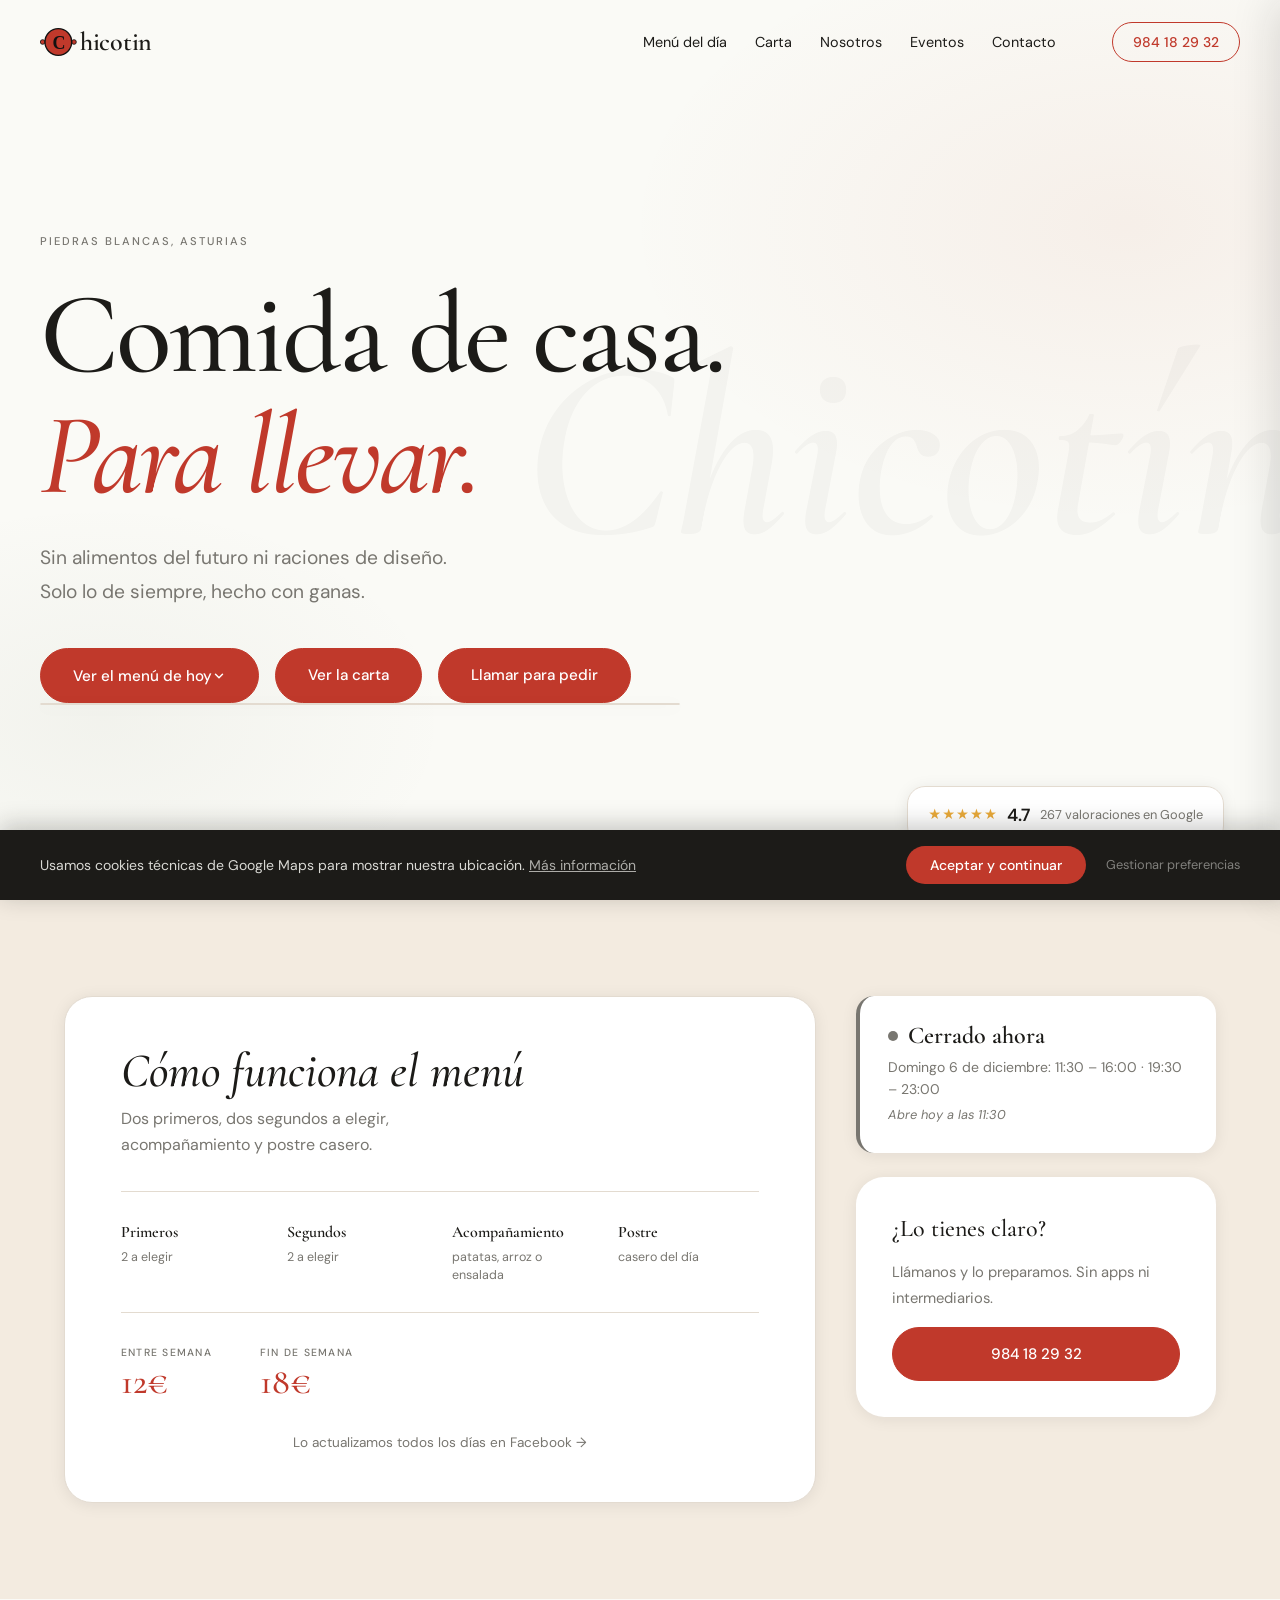
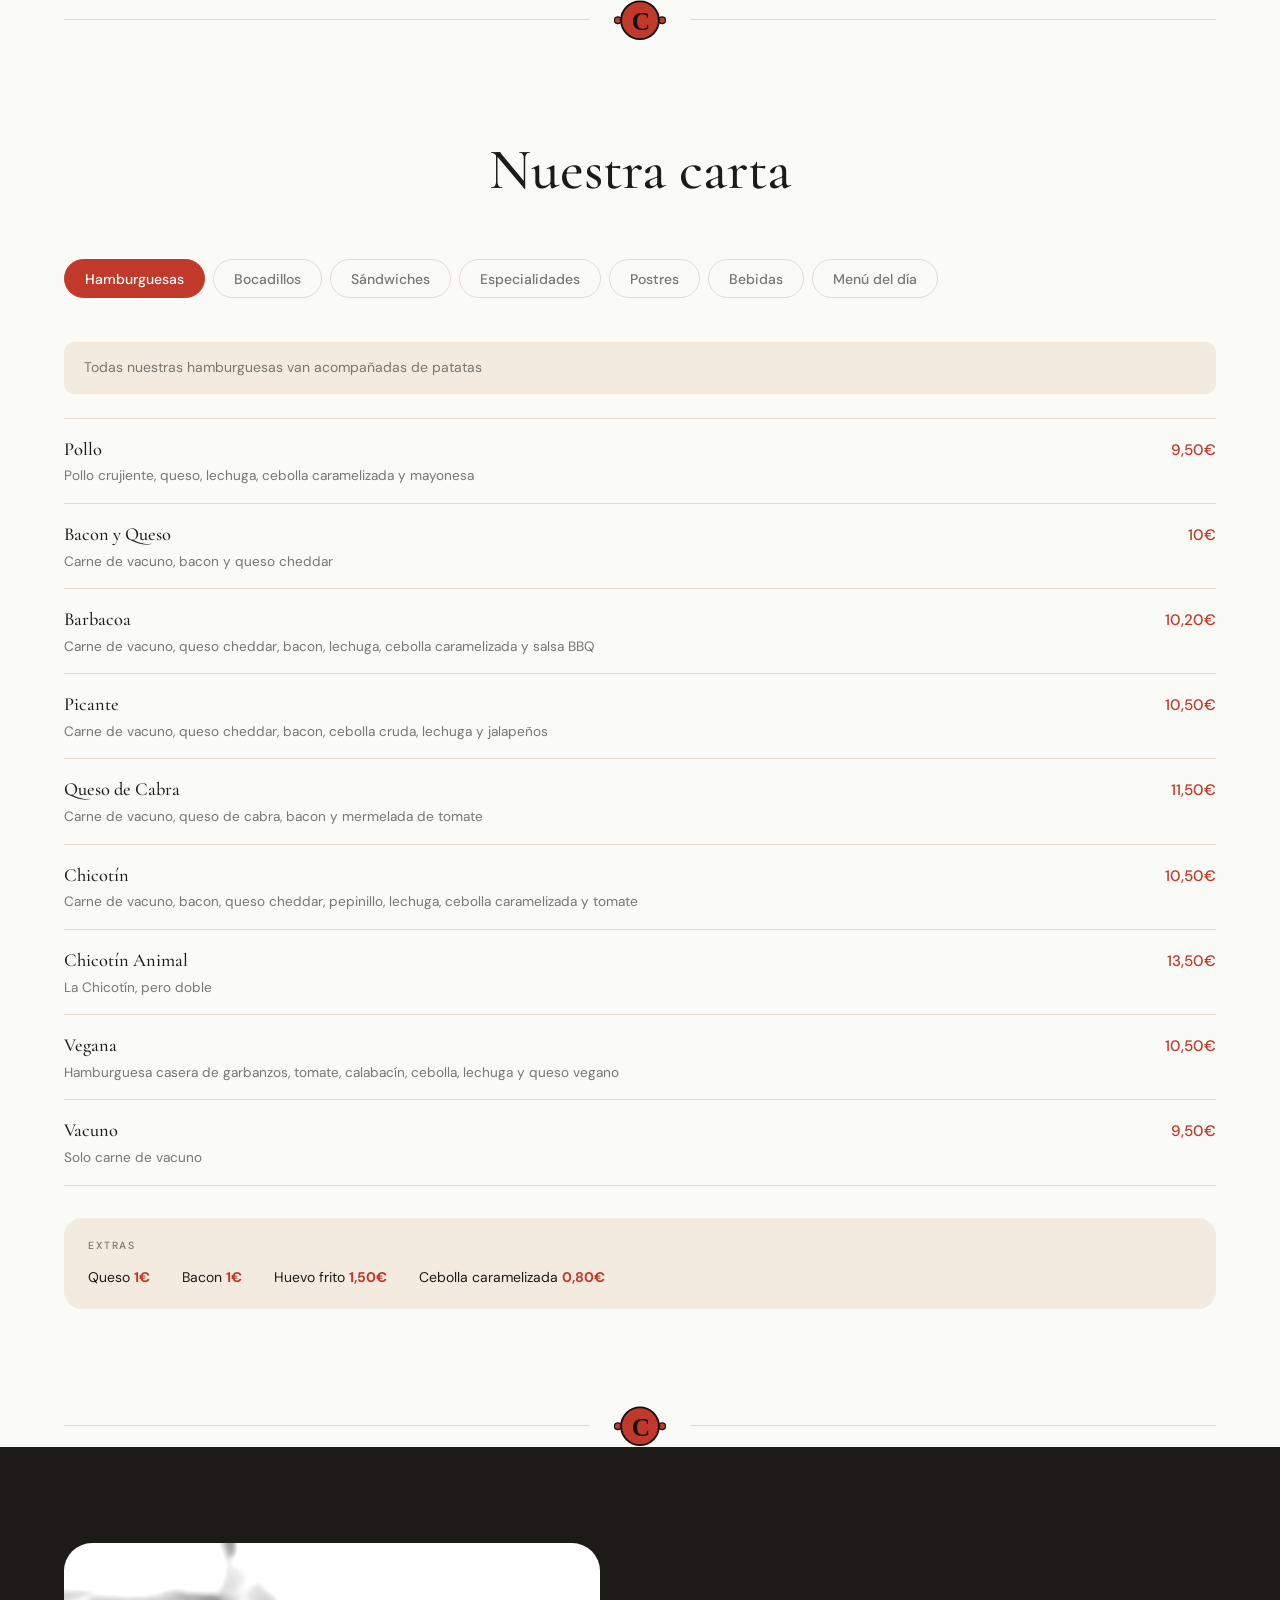
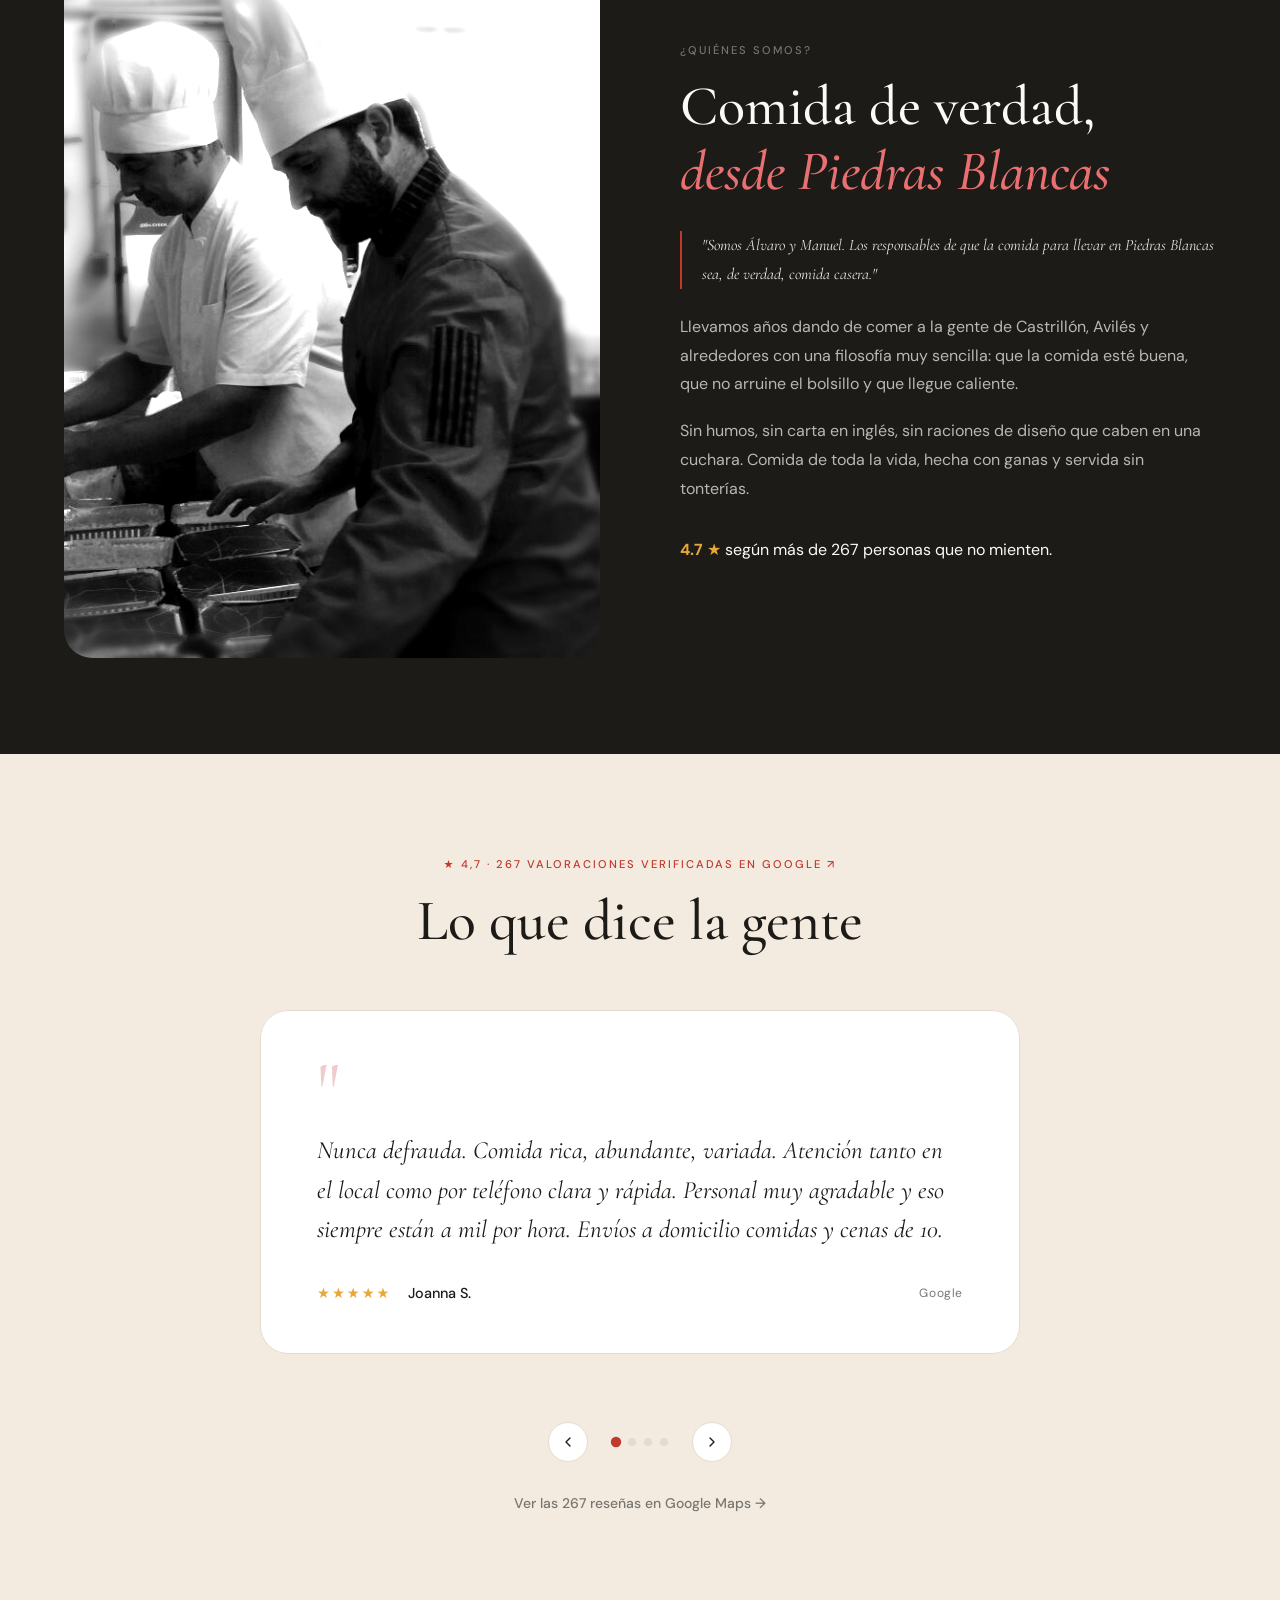
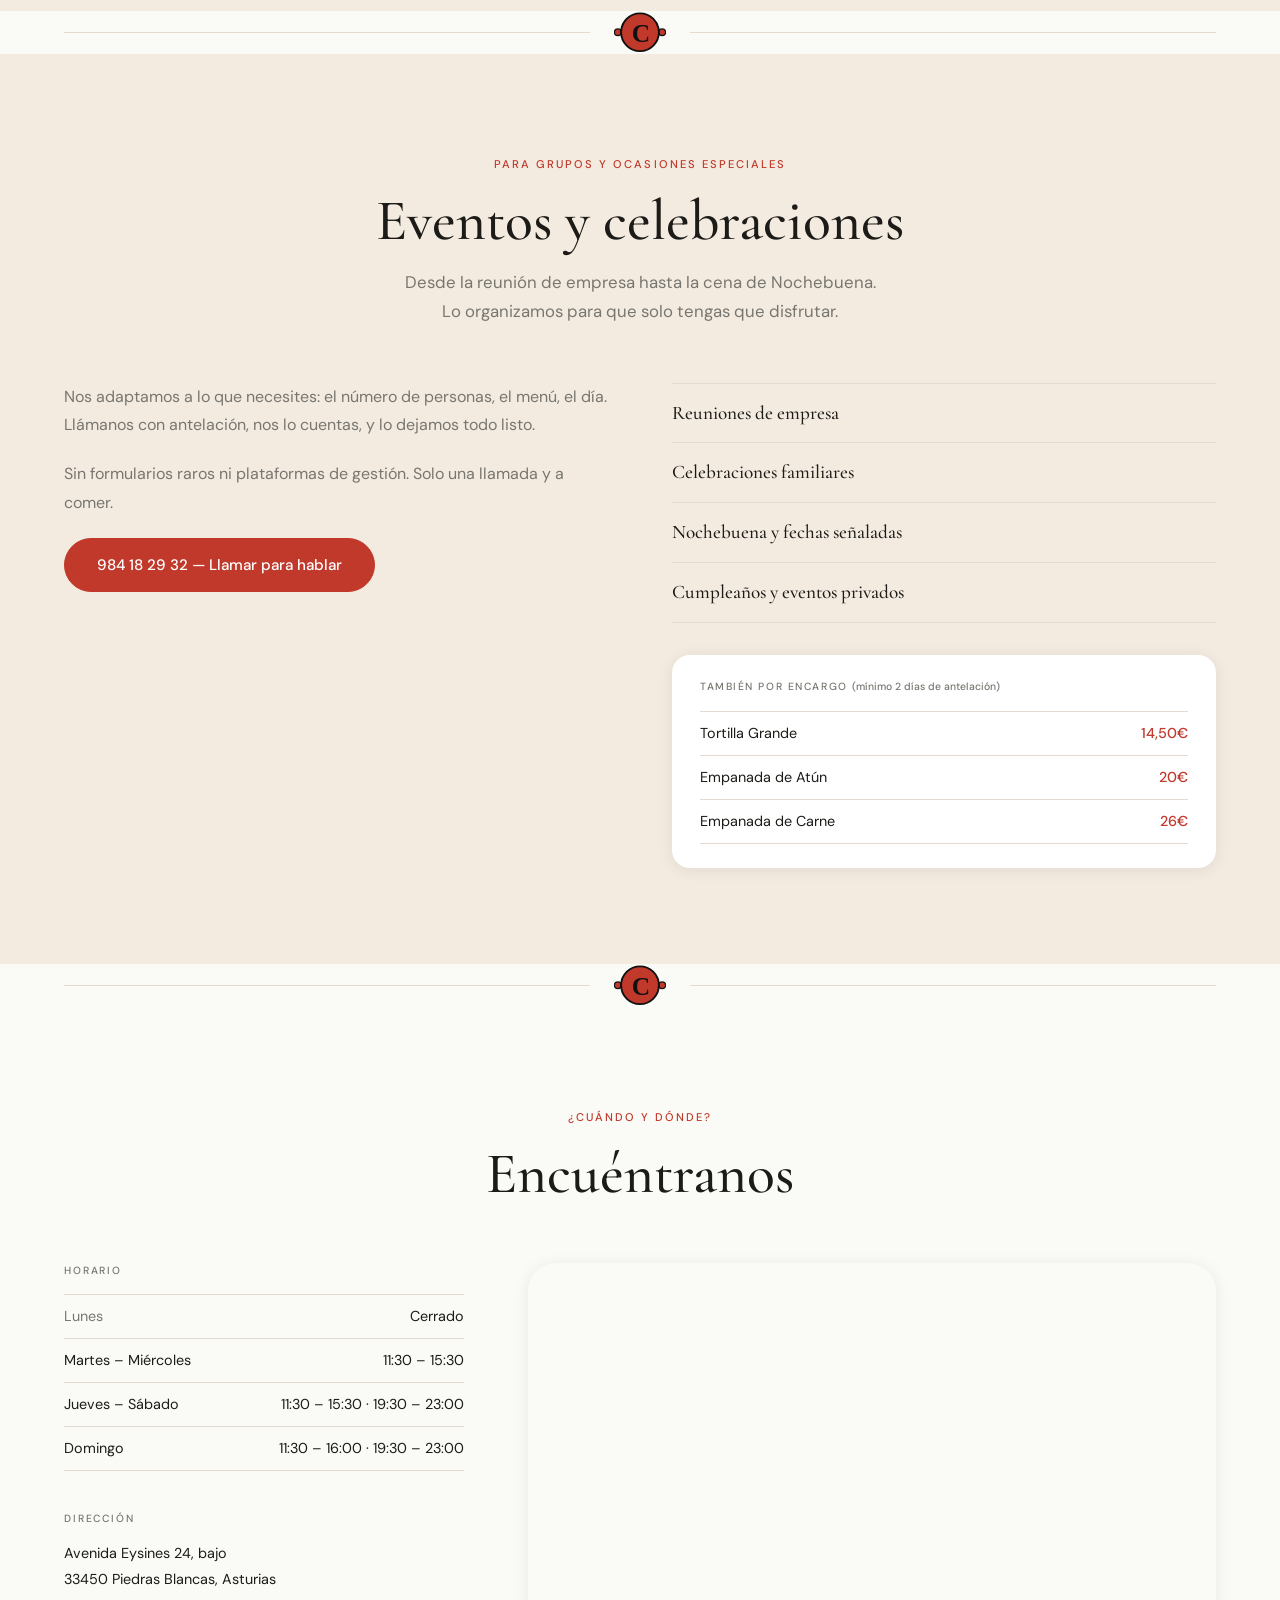
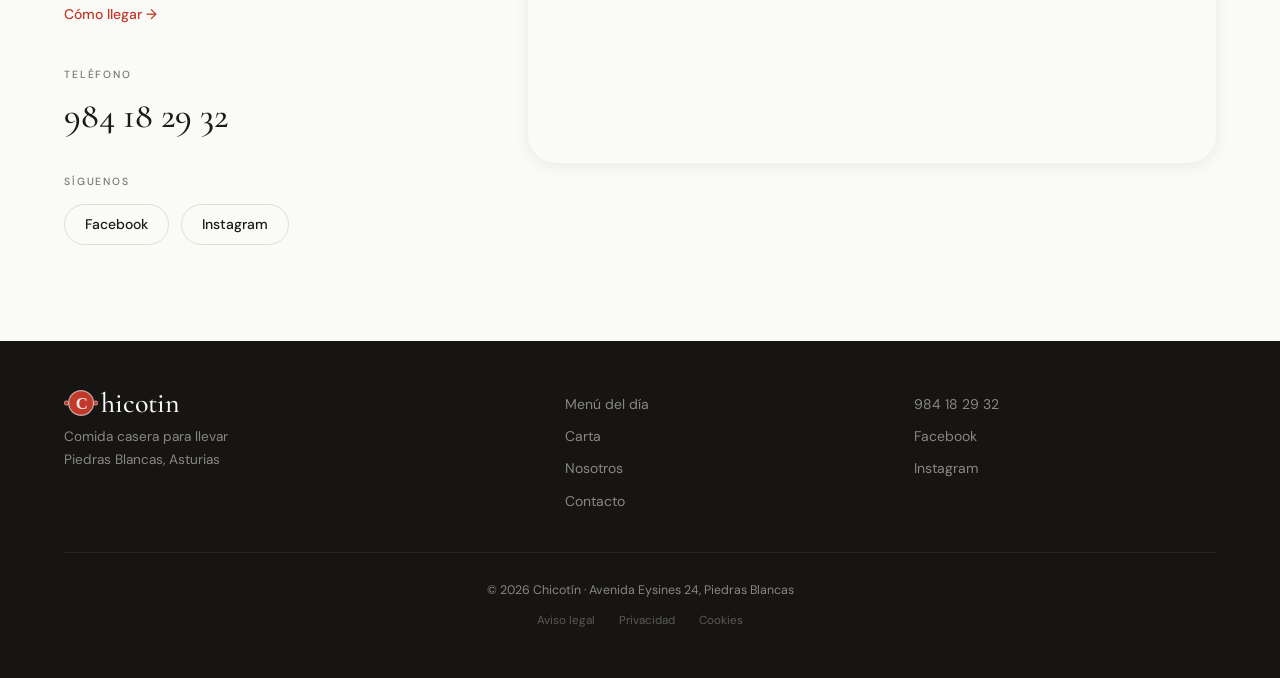
==== commit 1a2b029c: "ultimos cambios" ====
--- a/index.html
+++ b/index.html
@@ -85,7 +85,8 @@
             Ver el menú de hoy
             <svg class="hero__menu-chevron" xmlns="http://www.w3.org/2000/svg" viewBox="0 0 24 24" fill="none" stroke="currentColor" stroke-width="2.5" stroke-linecap="round" stroke-linejoin="round" width="14" height="14" aria-hidden="true"><polyline points="6 9 12 15 18 9"/></svg>
           </button>
-          <a href="tel:984182932" class="btn btn--ghost">Llamar para pedir</a>
+          <a href="#carta" class="btn btn--fill">Ver la carta</a>
+          <a href="tel:984182932" class="btn btn--fill">Llamar para pedir</a>
         </div>
 
         <div class="hero__menu-dropdown" id="heroMenuDropdown">
@@ -106,8 +107,6 @@
             </div>
           </div>
         </div>
-
-        <a href="#carta" class="btn btn--ghost hero__carta-btn">Ver la carta completa</a>
       </div>
       <aside class="hero__badge">
         <span class="badge__stars" aria-hidden="true">★★★★★</span>
@@ -125,10 +124,6 @@
         <div class="menudia__body">
 
           <div class="menudia__fb-card fade-up">
-            <div class="menudia__fb-live">
-              <span class="menudia__fb-dot" aria-hidden="true"></span>
-              Lo publicamos cada mañana en Facebook
-            </div>
             <div class="menudia__fb-main">
               <h3 class="menudia__fb-title">Cómo funciona el menú</h3>
               <p class="menudia__fb-sub">Dos primeros, dos segundos a elegir,<br>acompañamiento y postre casero.</p>
@@ -161,7 +156,7 @@
                 <strong class="menudia__fb-precio-num">18€</strong>
               </div>
             </div>
-            <a href="https://www.facebook.com/Chicotincomidaparallevar/" target="_blank" rel="noopener" class="menudia__fb-link">Ver en Facebook →</a>
+            <a href="https://www.facebook.com/Chicotincomidaparallevar/" target="_blank" rel="noopener" class="menudia__fb-link">Lo actualizamos todos los días en Facebook →</a>
           </div>
 
           <div class="menudia__aside fade-up">
--- a/css/style.css
+++ b/css/style.css
@@ -1407,9 +1407,6 @@
   box-shadow:    var(--shadow-card);
 }
 
-.hero__carta-btn {
-  margin-top: 1.25rem;
-}
 
 /* Fallback cuando el SDK está bloqueado */
 .fb-xfbml-parse-ignore {
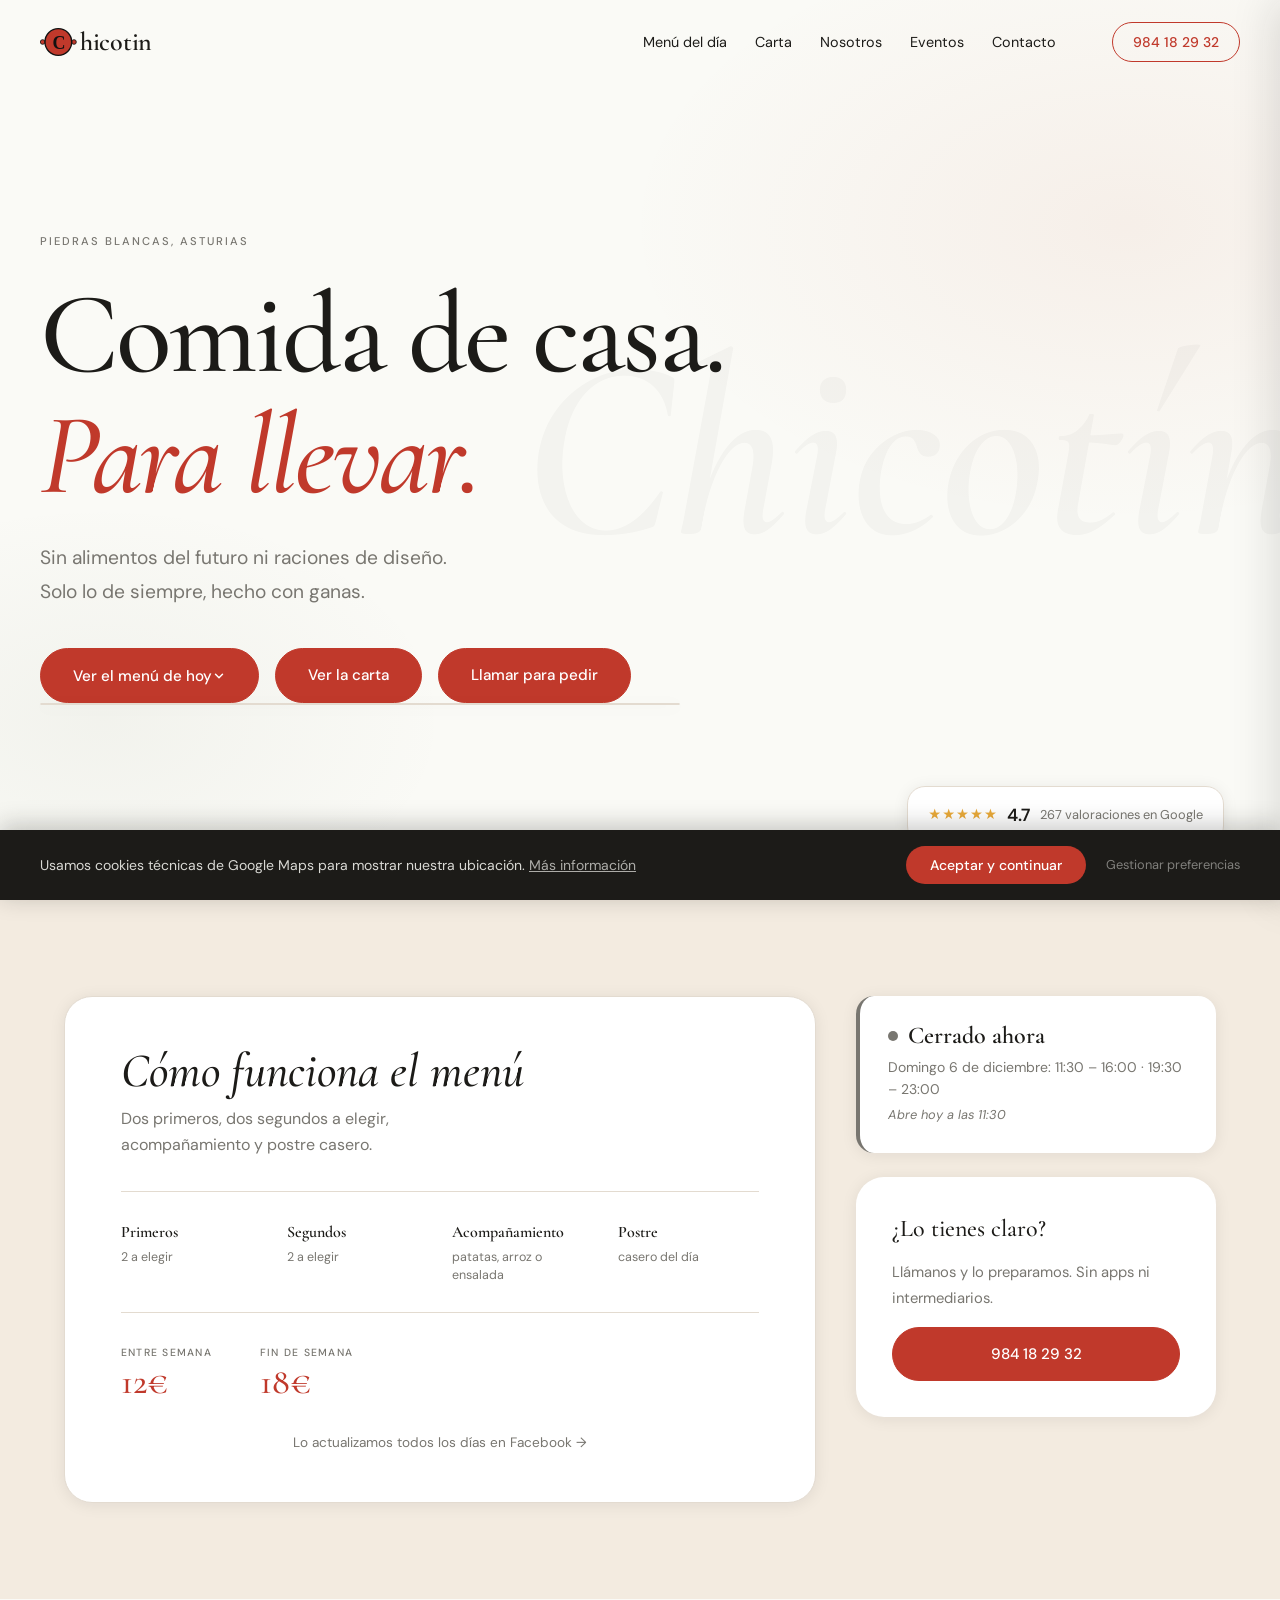
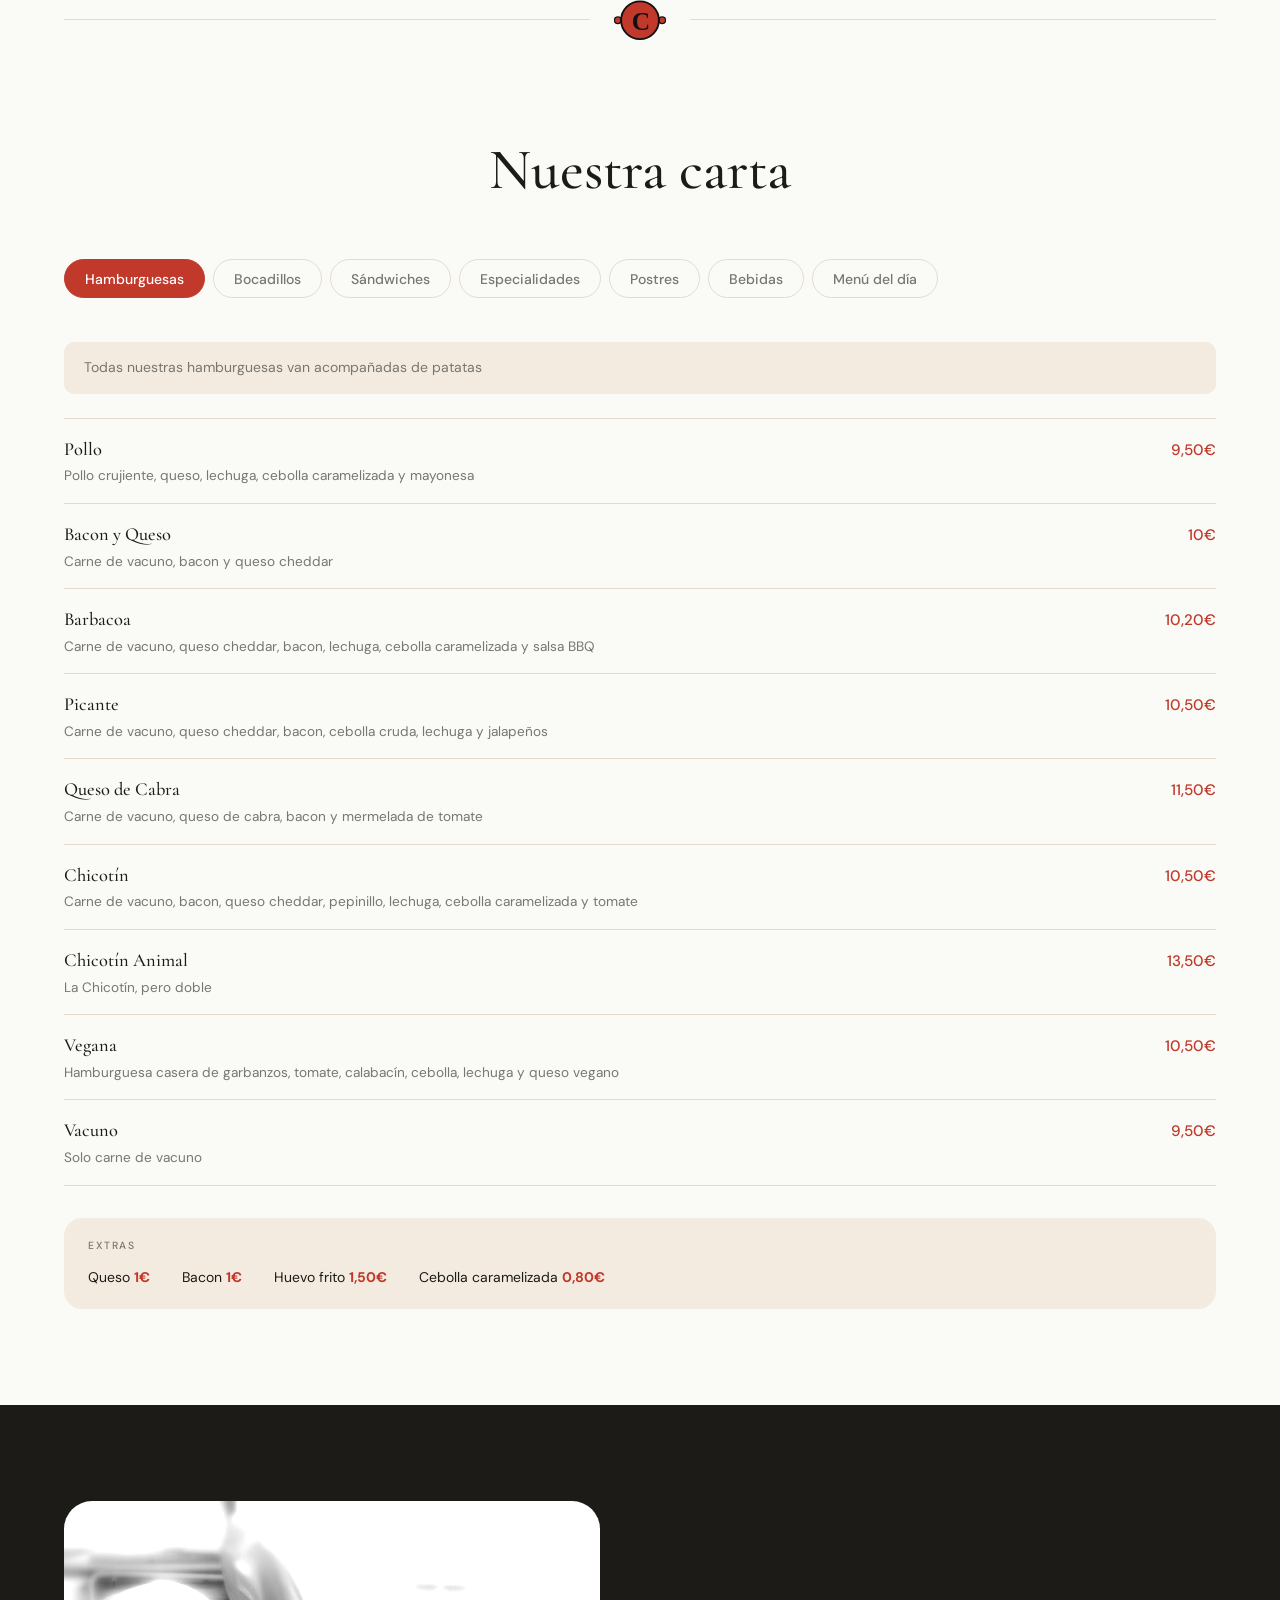
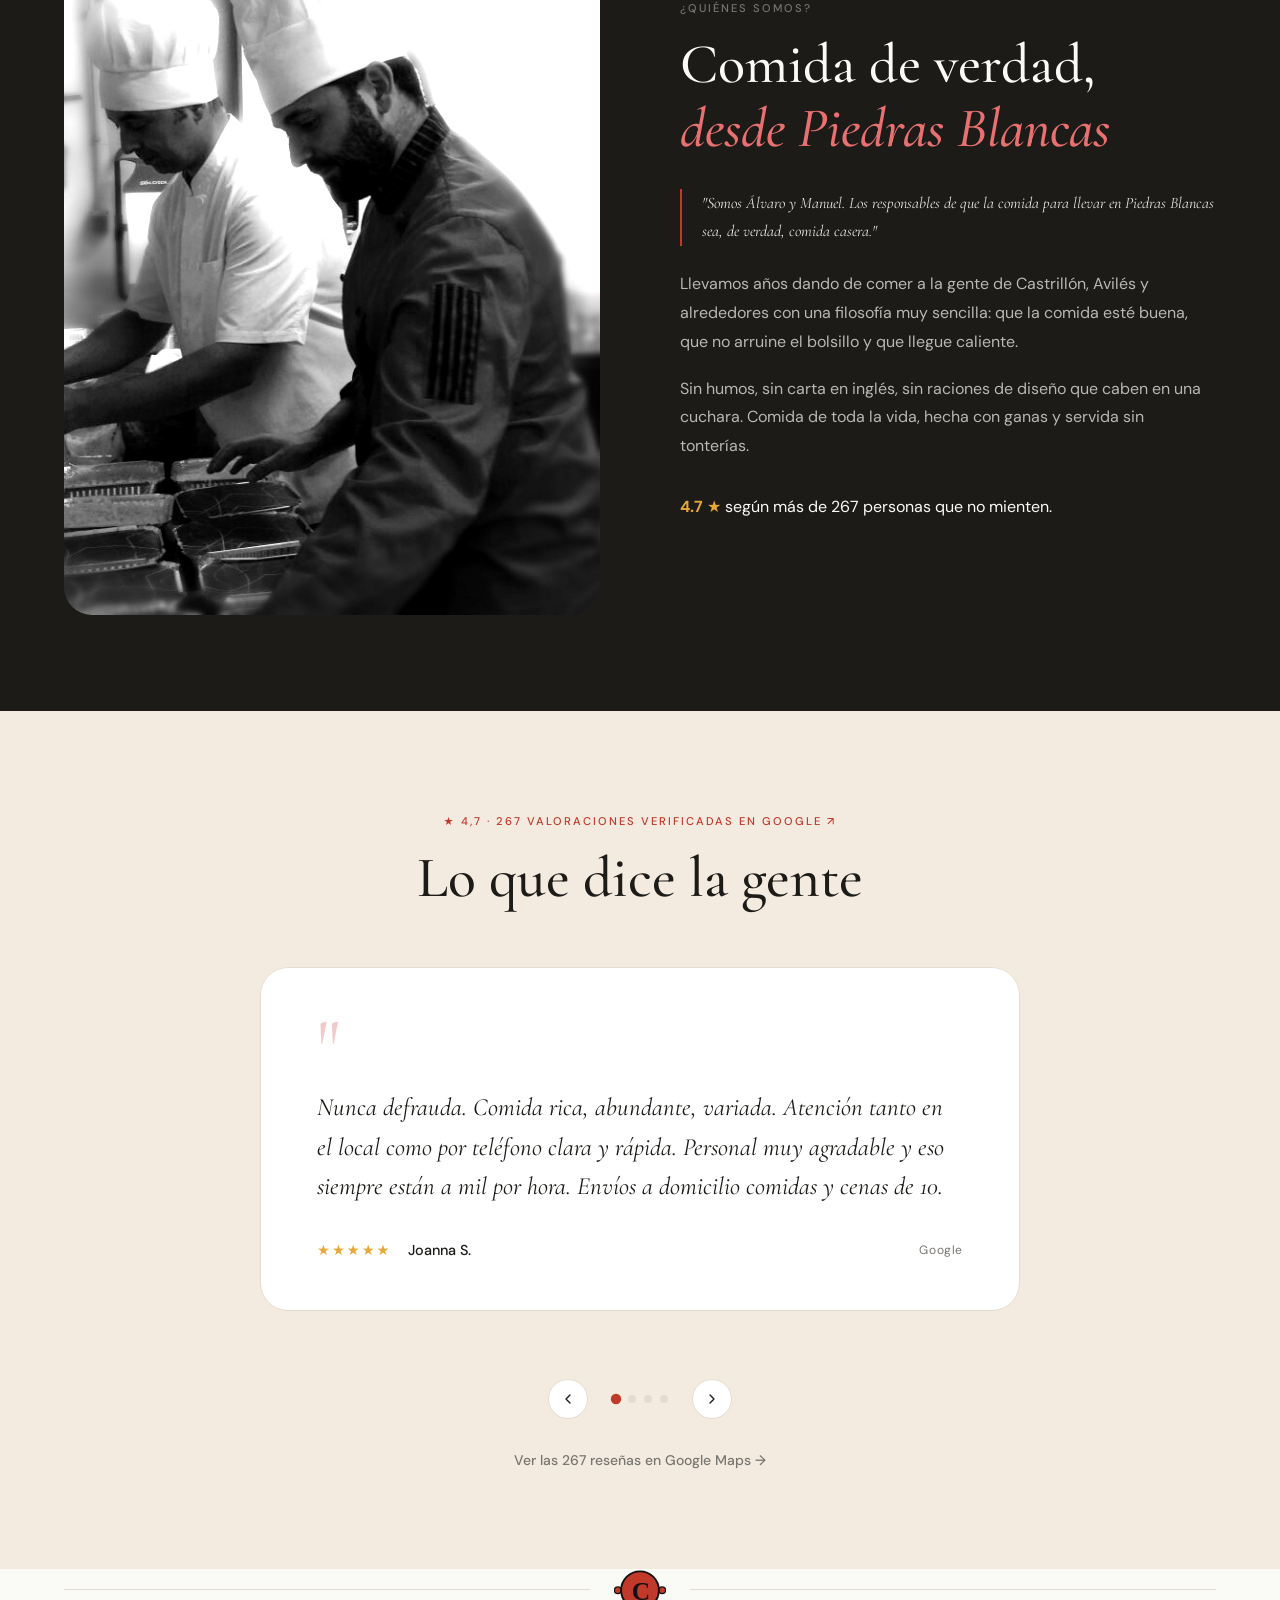
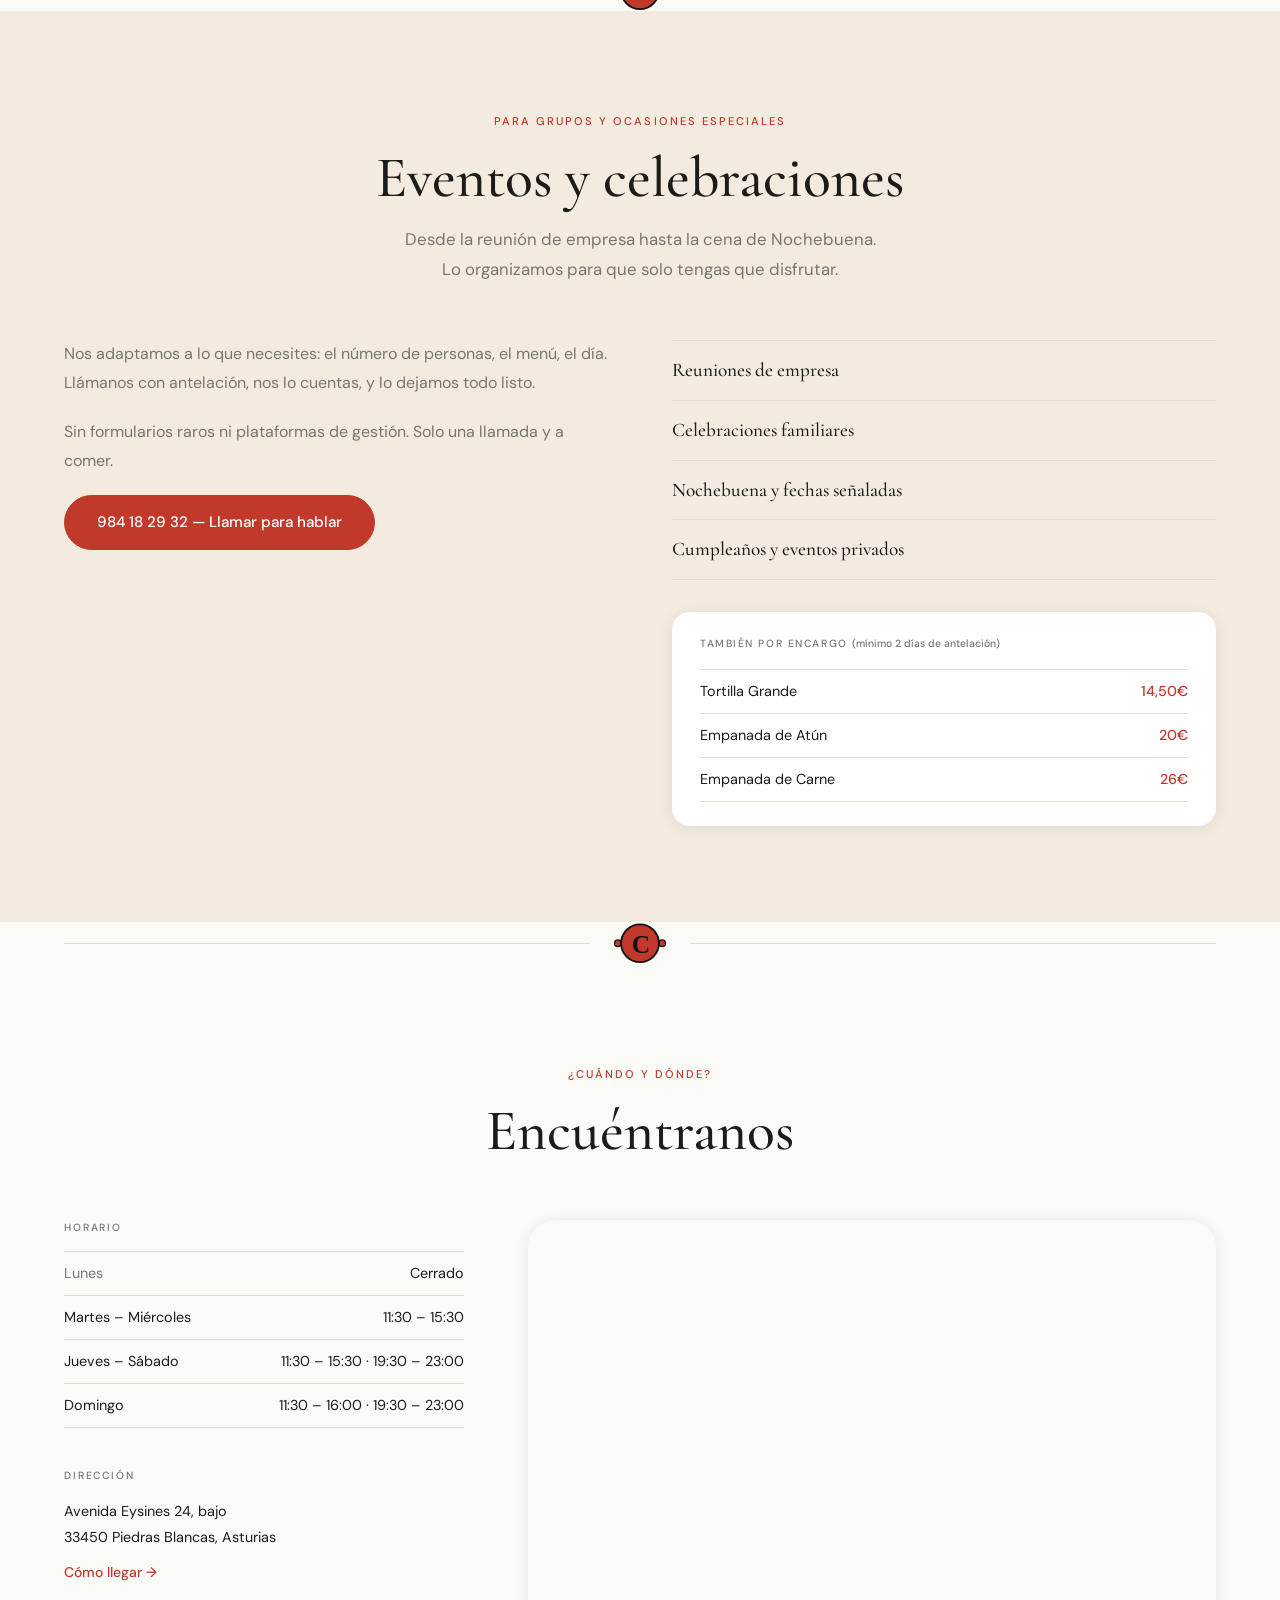
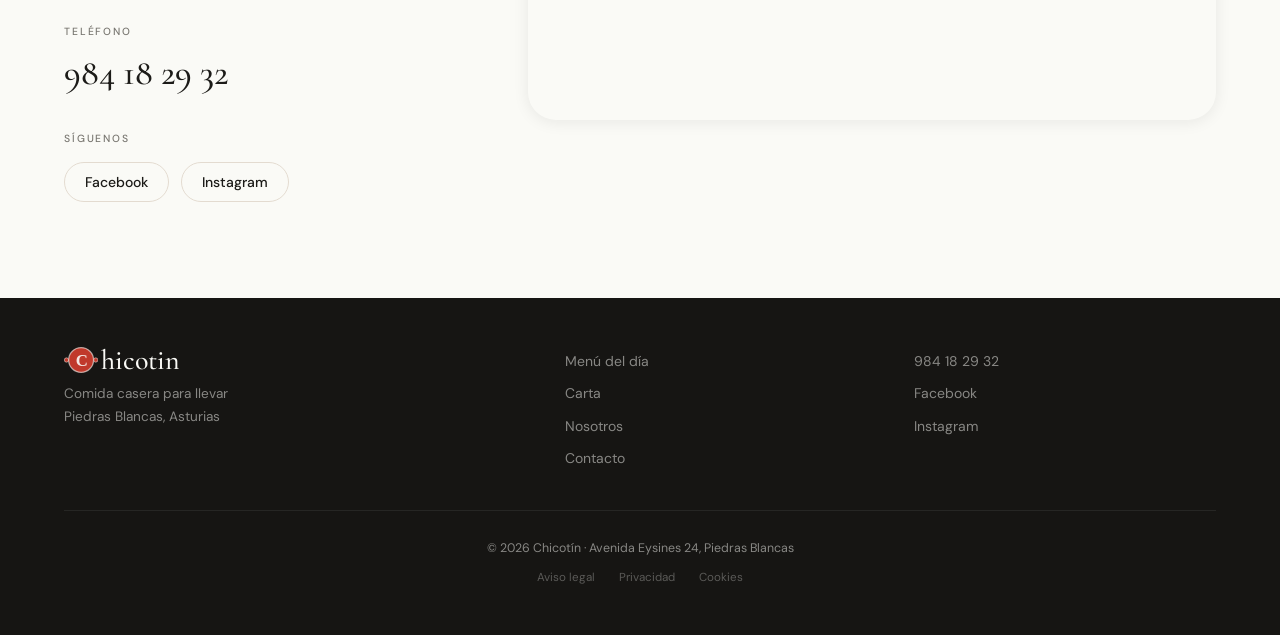
==== commit 614be3e1: "ultimos cambios" ====
--- a/index.html
+++ b/index.html
@@ -664,17 +664,6 @@
       </div>
     </section>
 
-    <div class="divider" aria-hidden="true">
-      <span class="divider__line"></span>
-      <svg class="divider__logo" xmlns="http://www.w3.org/2000/svg" viewBox="0 0 110 90" aria-hidden="true">
-        <circle cx="8"   cy="45" r="7"  fill="#C0392B" stroke="#111" stroke-width="2.5"/>
-        <circle cx="102" cy="45" r="7"  fill="#C0392B" stroke="#111" stroke-width="2.5"/>
-        <circle cx="55"  cy="45" r="40" fill="#C0392B" stroke="#111" stroke-width="4"/>
-        <text x="57" y="65" text-anchor="middle" font-family="Georgia, serif" font-size="54" font-weight="900" fill="#111">C</text>
-      </svg>
-      <span class="divider__line"></span>
-    </div>
-
     <!-- ============================================================
          NOSOTROS
     ============================================================ -->
--- a/css/style.css
+++ b/css/style.css
@@ -1667,9 +1667,12 @@
   .menudia__fb-card       { padding: 2rem 1.75rem; }
   .menudia__fb-estructura { grid-template-columns: repeat(2, 1fr); }
 
-  /* Cookie banner */
-  .cookie-banner__inner { gap: 1rem; }
-  .cookie-banner__btns  { width: 100%; justify-content: flex-end; }
+  /* Cookie banner — compacto en móvil */
+  .cookie-banner            { padding: 0.625rem 1rem; }
+  .cookie-banner__inner     { gap: 0.625rem; flex-wrap: nowrap; align-items: center; }
+  .cookie-banner__inner p   { font-size: 0.775rem; line-height: 1.4; min-width: 0; }
+  .cookie-banner__more      { display: none; }
+  .cookie-banner__accept    { padding: 0.5rem 1rem; font-size: 0.8rem; white-space: nowrap; flex-shrink: 0; }
 
   /* Carta — tabs táctiles */
   .carta__tab {
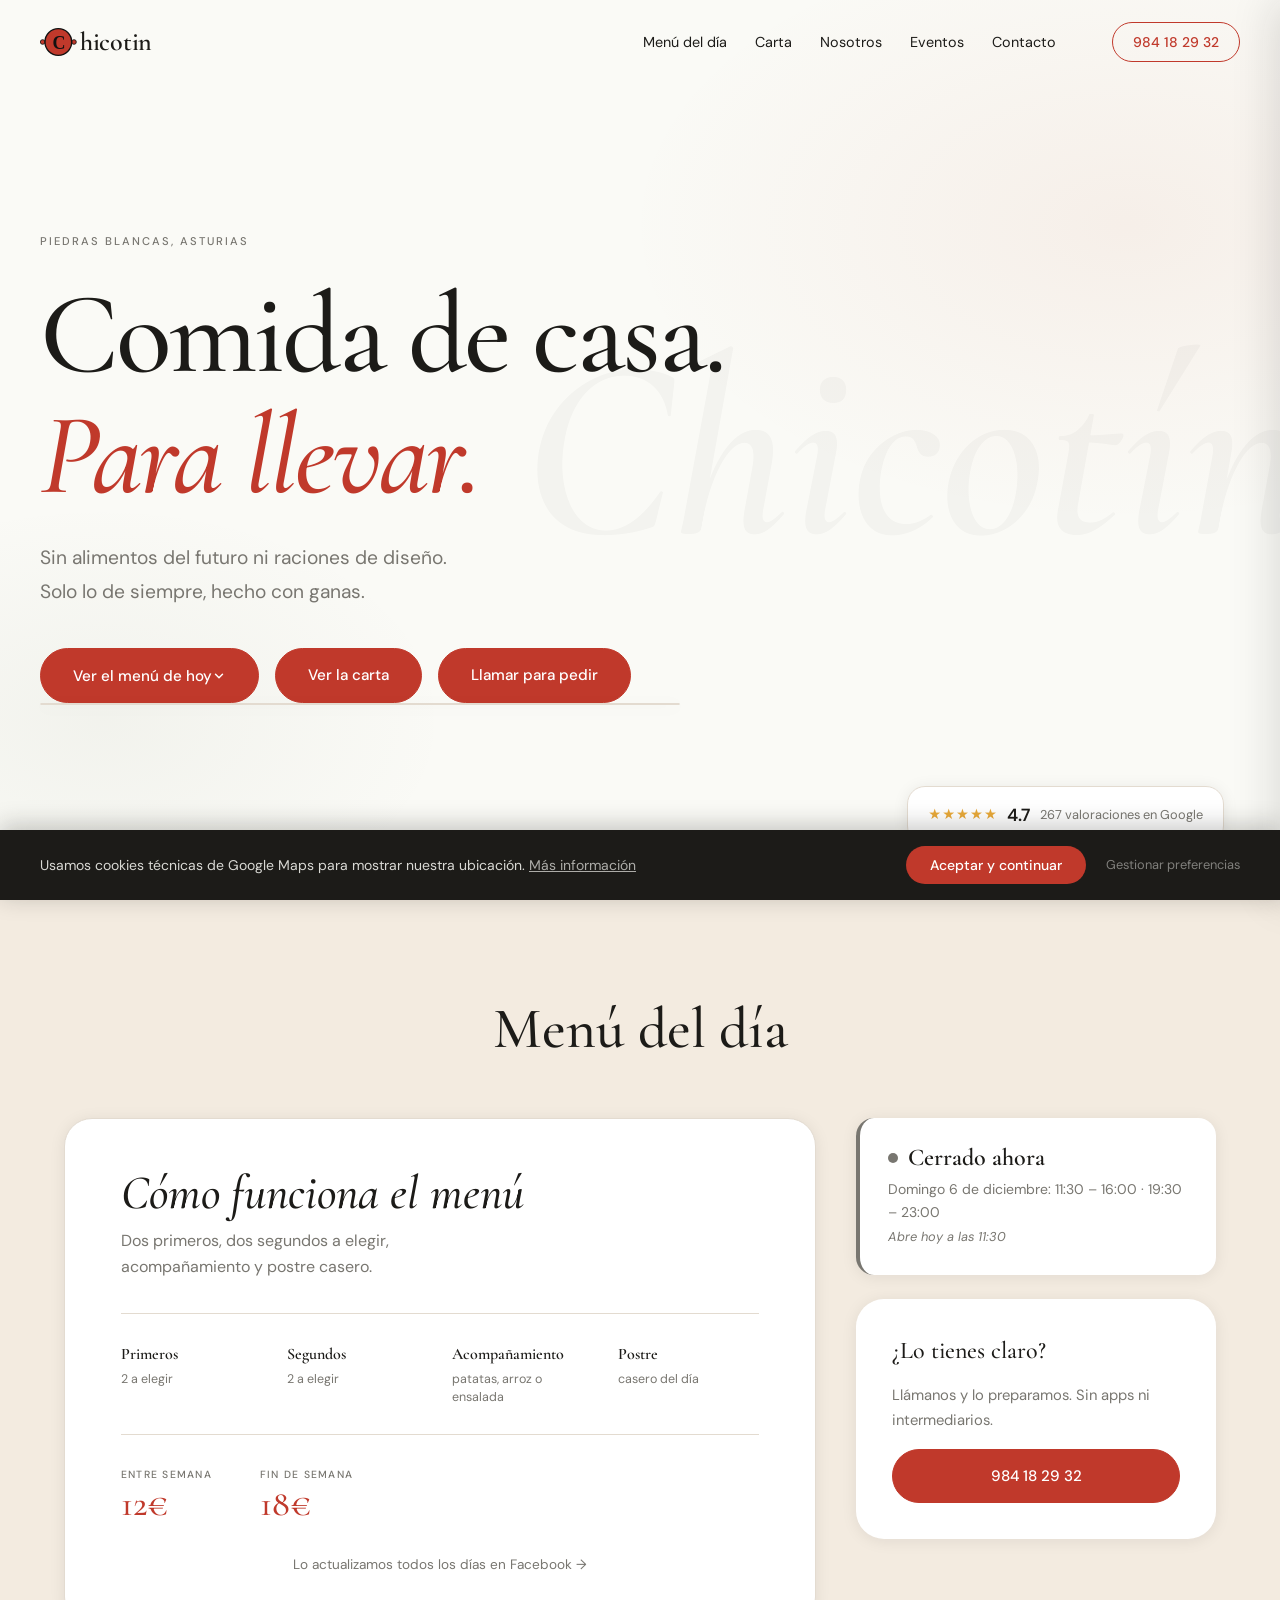
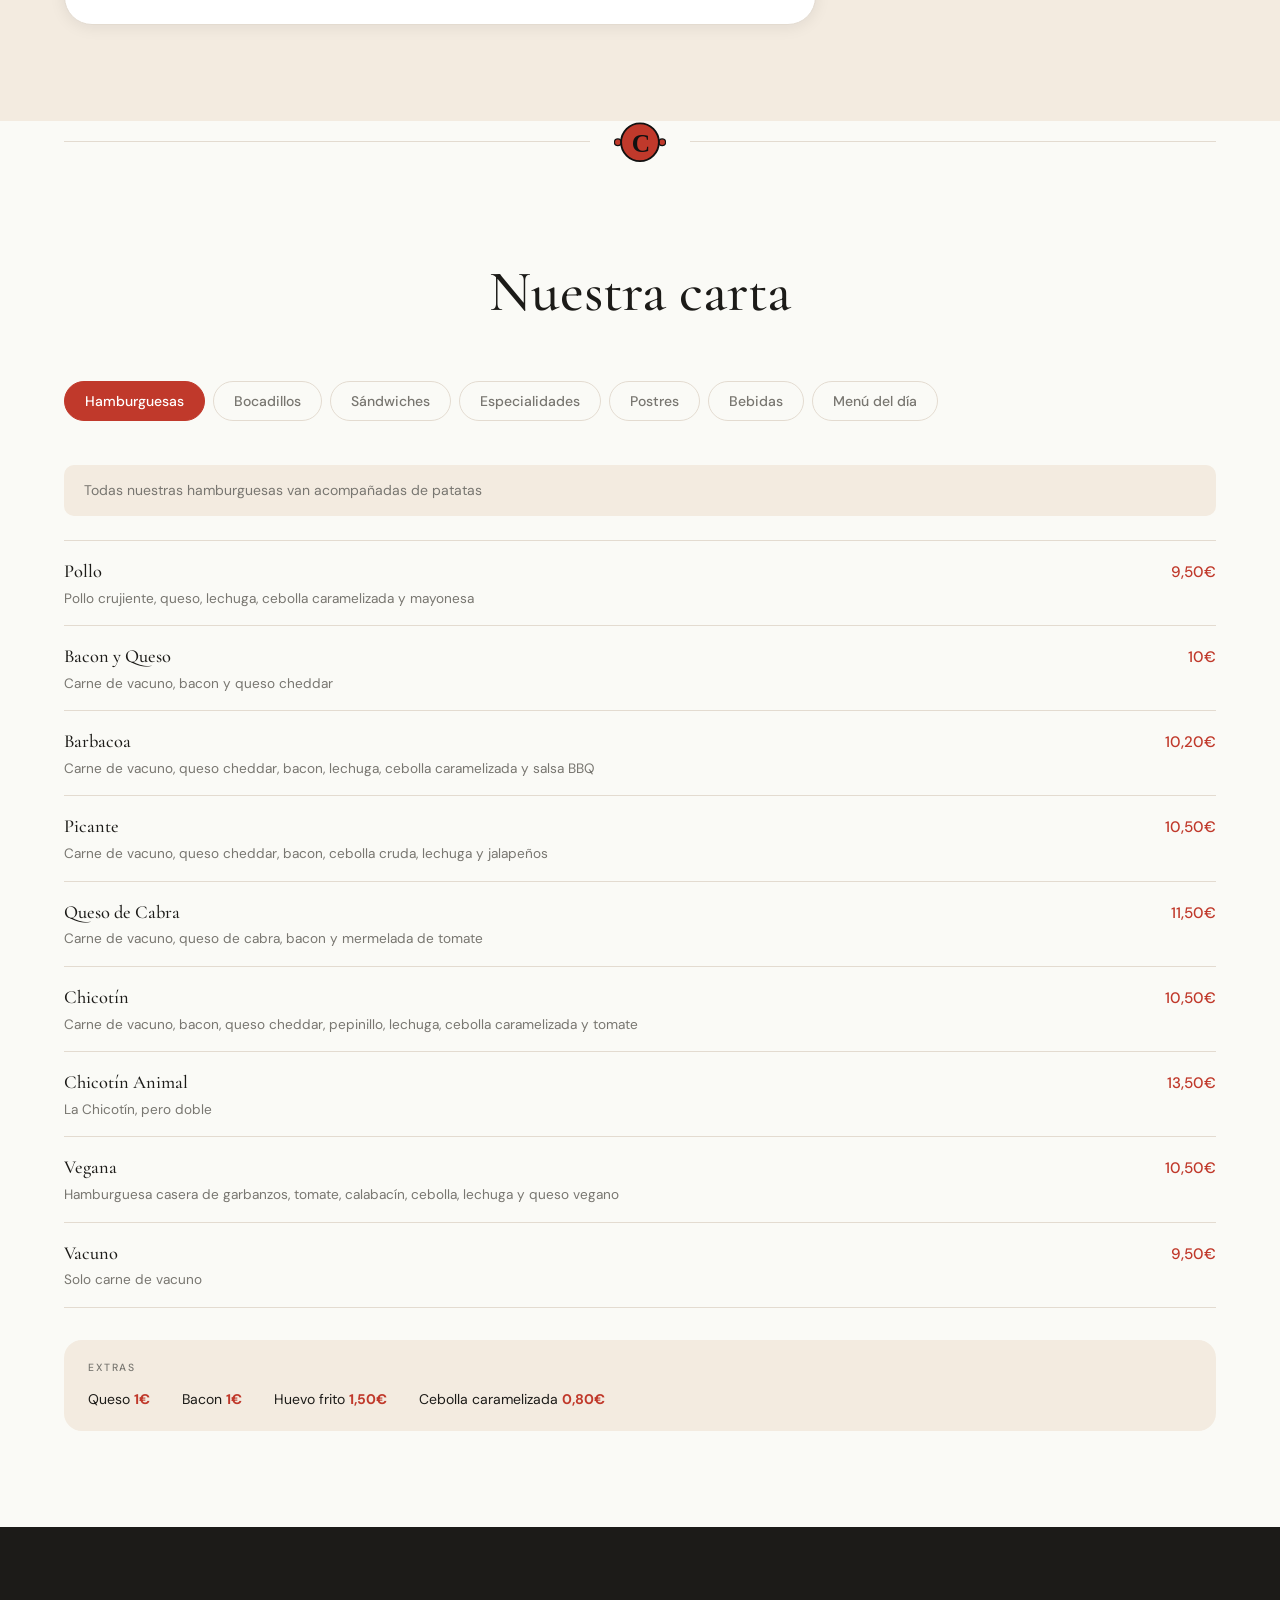
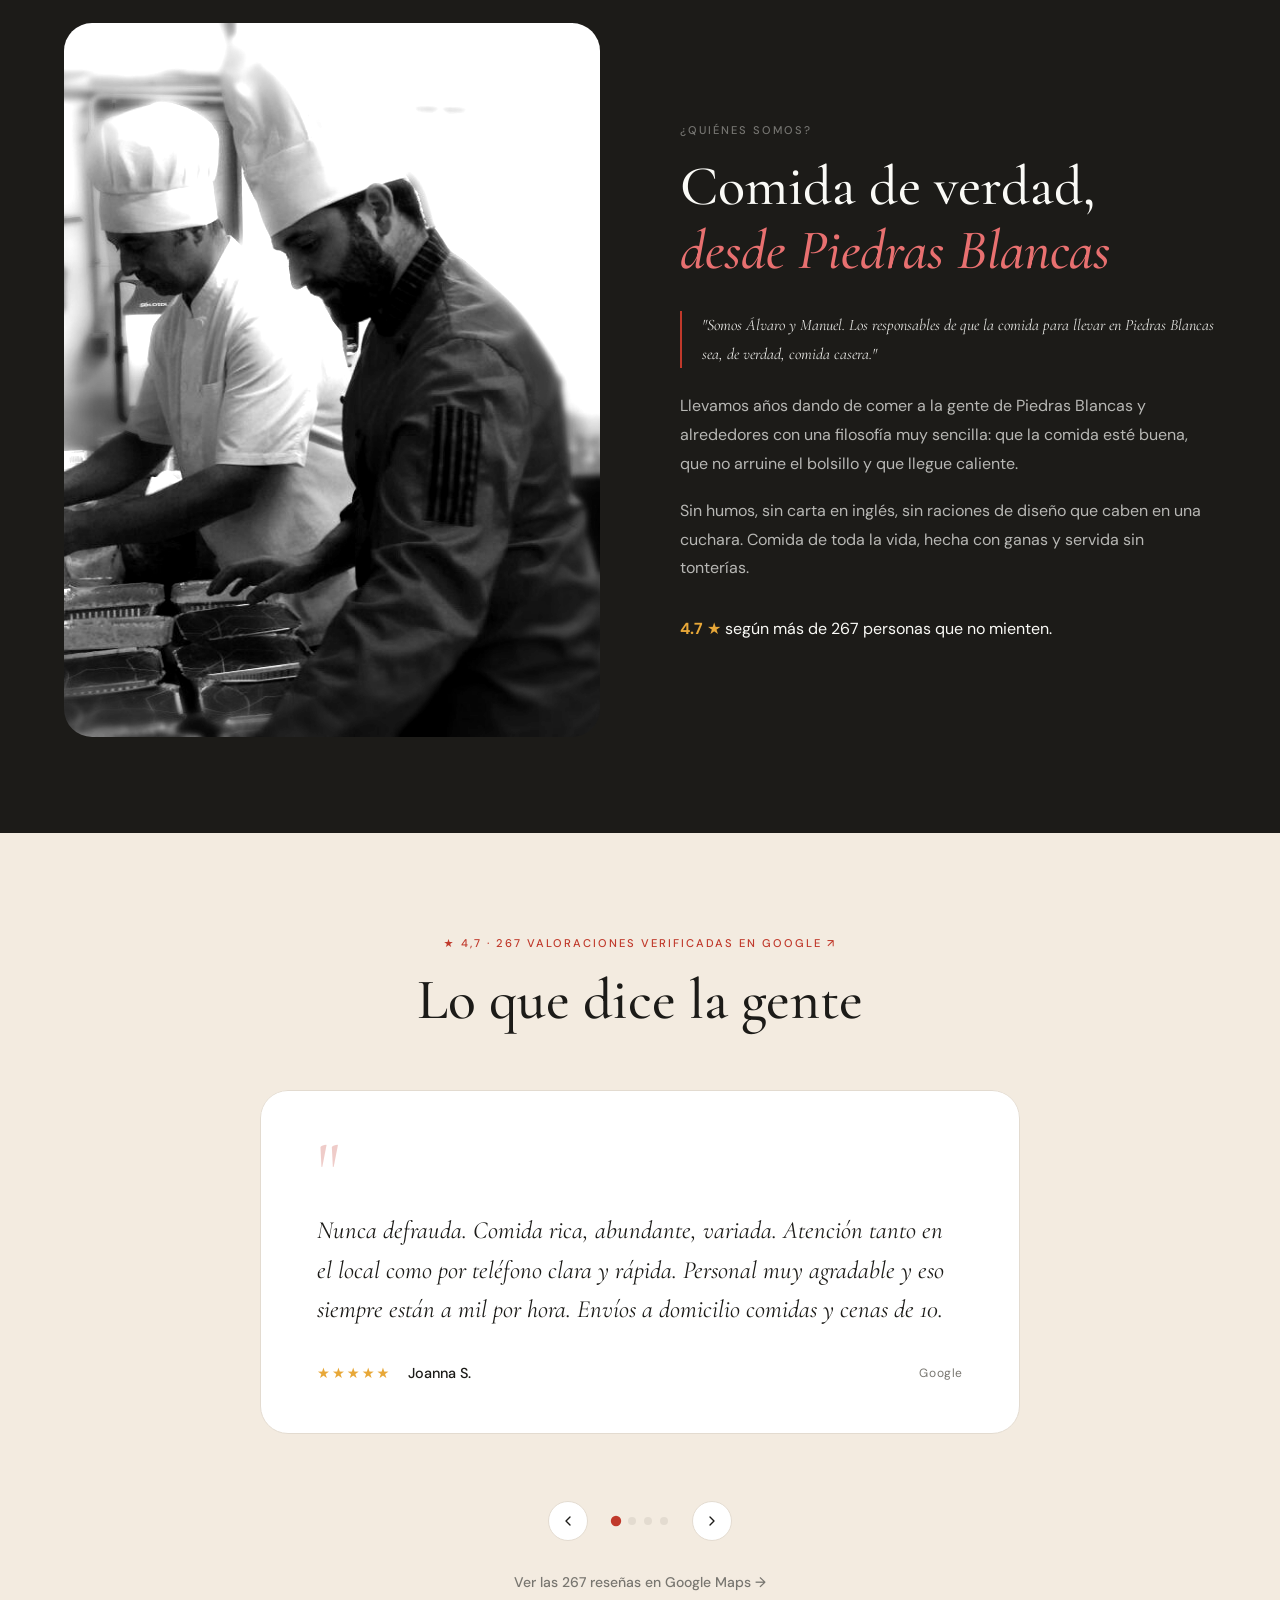
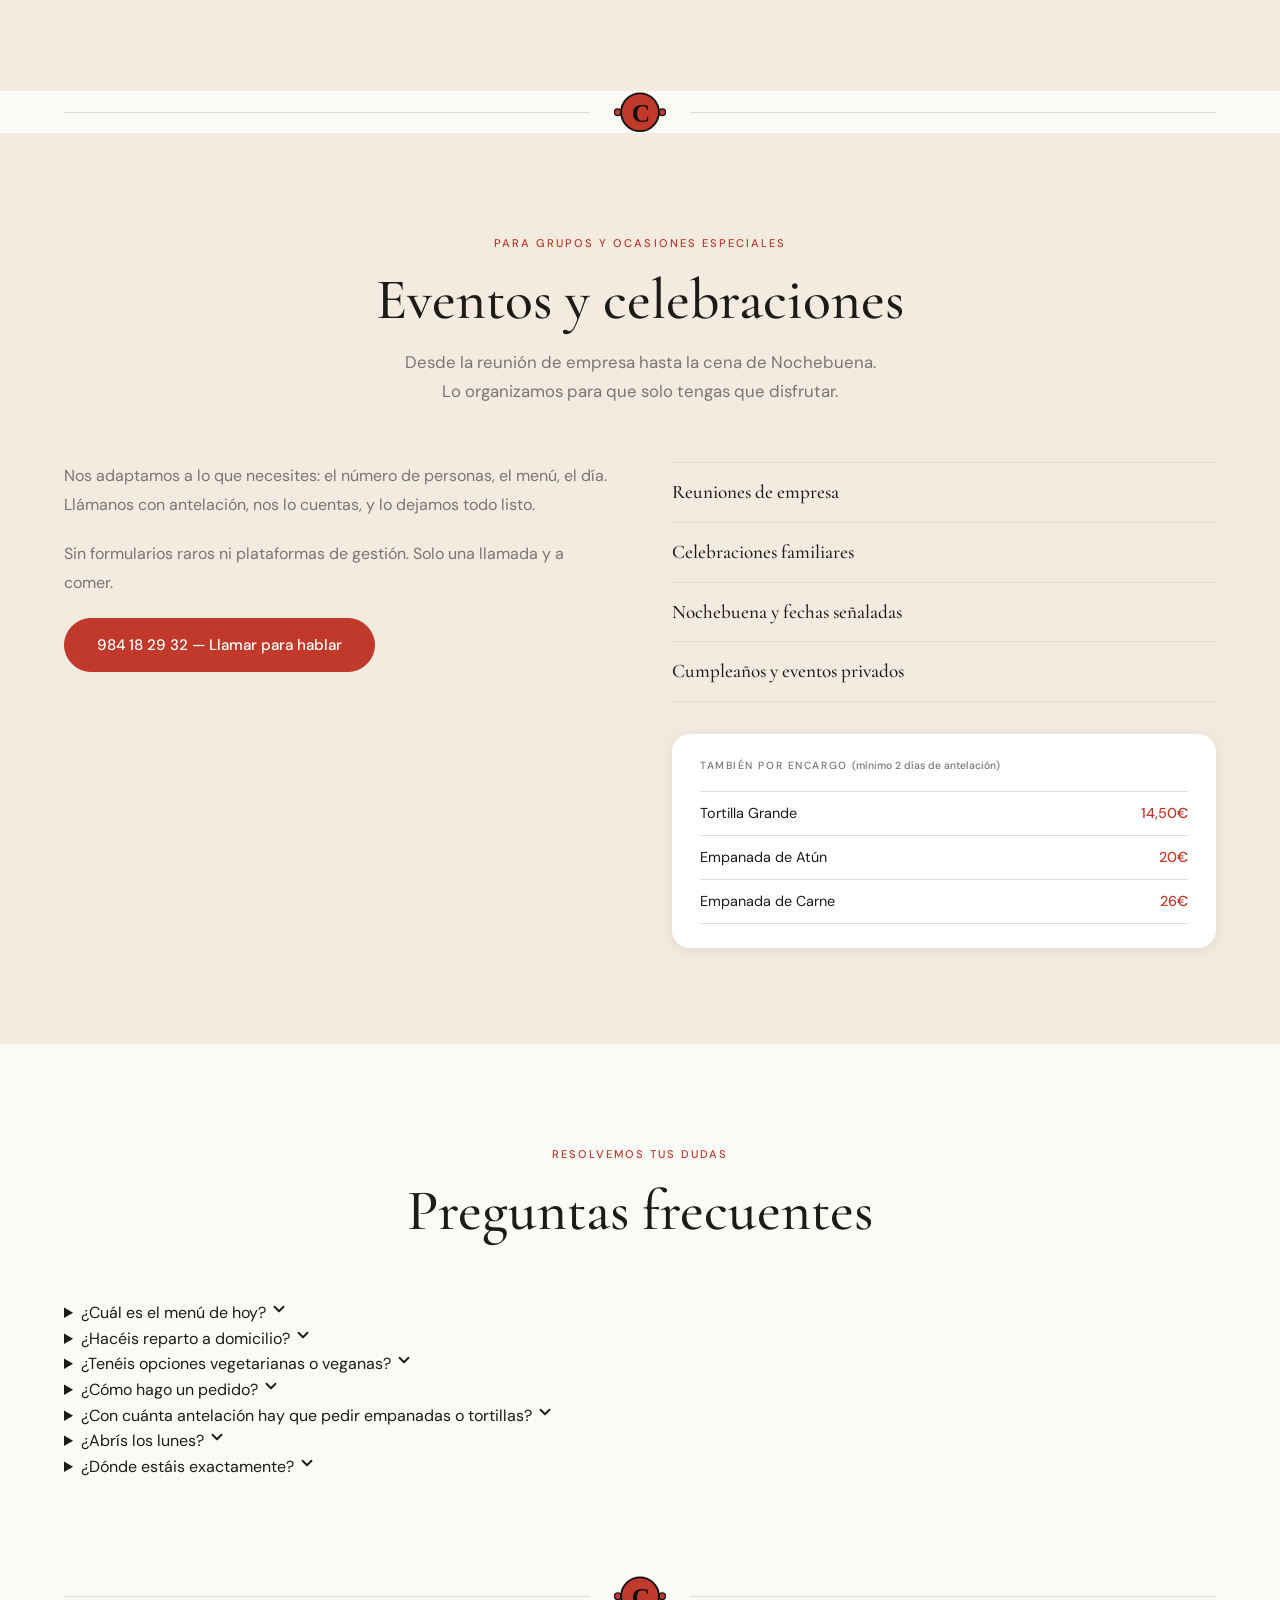
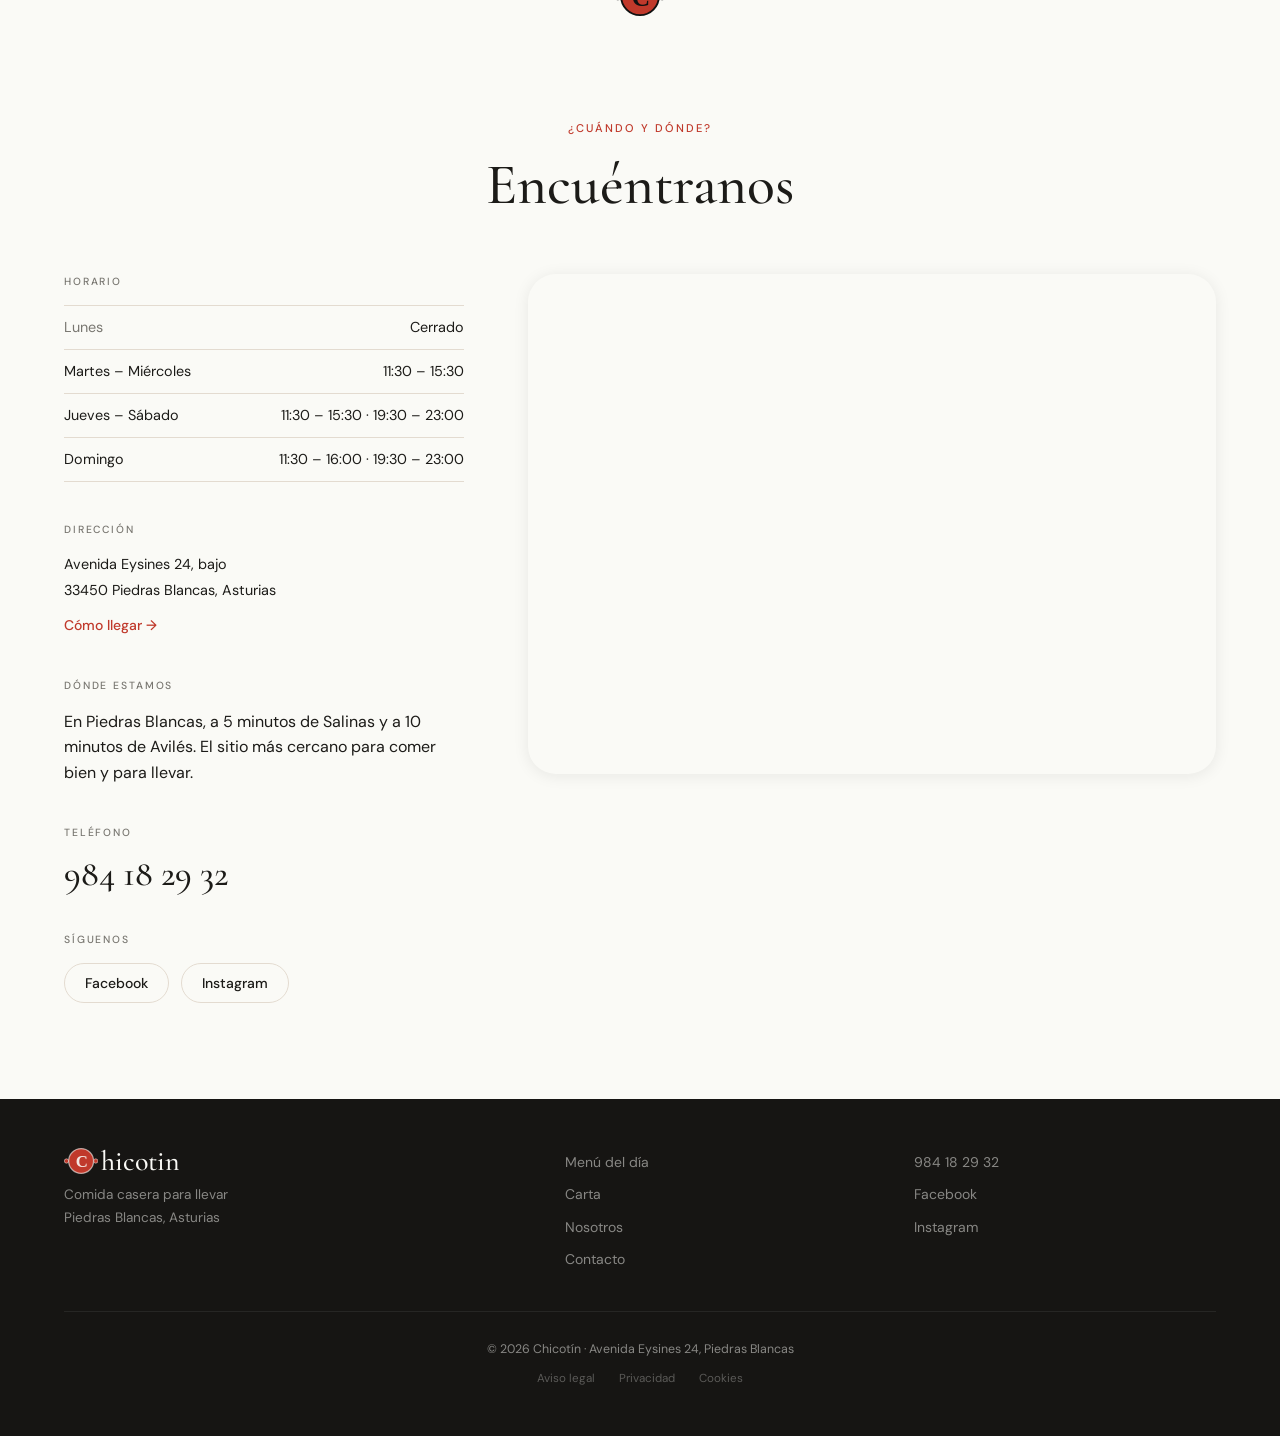
==== commit 185c2550: "Add files via upload" ====
--- a/index.html
+++ b/index.html
@@ -4,12 +4,217 @@
 <head>
   <meta charset="UTF-8">
   <meta name="viewport" content="width=device-width, initial-scale=1.0">
-  <title>Chicotín — Comida casera para llevar · Piedras Blancas</title>
+  <title>Chicotín — Comida casera para llevar · Piedras Blancas, Asturias</title>
   <meta name="description"
-    content="Comida casera para llevar en Piedras Blancas, Asturias. Menú del día, hamburguesas, bocadillos y especialidades. Llámanos: 984 18 29 32">
-  <meta property="og:title" content="Chicotín — Comida casera para llevar">
-  <meta property="og:description" content="Comida de casa, para llevar. Piedras Blancas, Asturias.">
+    content="Comida casera para llevar en Piedras Blancas, Asturias. A 5 minutos de Salinas y Avilés. Menú del día, hamburguesas, cachopos y especialidades. 4,7 ★ en Google. 984 18 29 32.">
+  <meta name="robots" content="index, follow">
+  <link rel="canonical" href="https://chicotin.es/">
+  <link rel="icon" href="favicon.svg" type="image/svg+xml">
+  <link rel="apple-touch-icon" href="favicon.svg">
+
+  <!-- Open Graph -->
   <meta property="og:type" content="website">
+  <meta property="og:title" content="Chicotín — Comida casera para llevar · Piedras Blancas">
+  <meta property="og:description" content="Menú del día, hamburguesas, cachopos y especialidades caseras. Para llevar en Piedras Blancas, Asturias. 4,7 ★ en Google.">
+  <meta property="og:url" content="https://chicotin.es/">
+  <meta property="og:site_name" content="Chicotín">
+  <meta property="og:locale" content="es_ES">
+  <meta property="og:image" content="https://chicotin.es/cocineros.jpg">
+  <meta property="og:image:alt" content="Álvaro y Manuel en la cocina de Chicotín, Piedras Blancas">
+
+  <!-- Twitter Card -->
+  <meta name="twitter:card" content="summary_large_image">
+  <meta name="twitter:title" content="Chicotín — Comida casera para llevar · Piedras Blancas">
+  <meta name="twitter:description" content="Menú del día, hamburguesas, cachopos y especialidades. Para llevar en Piedras Blancas, Asturias.">
+  <meta name="twitter:image" content="https://chicotin.es/cocineros.jpg">
+
+  <!-- Geo -->
+  <meta name="geo.region" content="ES-AS">
+  <meta name="geo.placename" content="Piedras Blancas, Asturias">
+  <meta name="geo.position" content="43.5603;-5.9746">
+  <meta name="ICBM" content="43.5603, -5.9746">
+
+  <!-- JSON-LD: Negocio local -->
+  <script type="application/ld+json">
+  {
+    "@context": "https://schema.org",
+    "@type": "Restaurant",
+    "name": "Chicotín",
+    "description": "Comida casera para llevar en Piedras Blancas, Asturias. Menú del día, hamburguesas, bocadillos, cachopos y especialidades.",
+    "url": "https://chicotin.es/",
+    "telephone": "+34984182932",
+    "image": "https://chicotin.es/cocineros.jpg",
+    "priceRange": "€",
+    "servesCuisine": ["Española", "Comida casera", "Hamburguesas"],
+    "aggregateRating": {
+      "@type": "AggregateRating",
+      "ratingValue": "4.7",
+      "reviewCount": "267",
+      "bestRating": "5"
+    },
+    "address": {
+      "@type": "PostalAddress",
+      "streetAddress": "Avenida Eysines 24, bajo",
+      "addressLocality": "Piedras Blancas",
+      "postalCode": "33450",
+      "addressRegion": "Asturias",
+      "addressCountry": "ES"
+    },
+    "geo": {
+      "@type": "GeoCoordinates",
+      "latitude": 43.5603,
+      "longitude": -5.9746
+    },
+    "openingHoursSpecification": [
+      {
+        "@type": "OpeningHoursSpecification",
+        "dayOfWeek": ["Tuesday", "Wednesday"],
+        "opens": "11:30",
+        "closes": "15:30"
+      },
+      {
+        "@type": "OpeningHoursSpecification",
+        "dayOfWeek": ["Thursday", "Friday", "Saturday"],
+        "opens": "11:30",
+        "closes": "15:30"
+      },
+      {
+        "@type": "OpeningHoursSpecification",
+        "dayOfWeek": ["Thursday", "Friday", "Saturday"],
+        "opens": "19:30",
+        "closes": "23:00"
+      },
+      {
+        "@type": "OpeningHoursSpecification",
+        "dayOfWeek": ["Sunday"],
+        "opens": "11:30",
+        "closes": "16:00"
+      },
+      {
+        "@type": "OpeningHoursSpecification",
+        "dayOfWeek": ["Sunday"],
+        "opens": "19:30",
+        "closes": "23:00"
+      }
+    ],
+    "areaServed": {"@type": "City", "name": "Piedras Blancas"},
+    "hasMenu": "#menu-chicotin",
+    "sameAs": [
+      "https://www.facebook.com/Chicotincomidaparallevar/",
+      "https://www.instagram.com/chicotinpiedras/"
+    ]
+  }
+  </script>
+
+  <!-- JSON-LD: Carta -->
+  <script type="application/ld+json">
+  {
+    "@context": "https://schema.org",
+    "@type": "Menu",
+    "@id": "#menu-chicotin",
+    "name": "Carta de Chicotín",
+    "hasMenuSection": [
+      {
+        "@type": "MenuSection",
+        "name": "Hamburguesas",
+        "description": "Todas acompañadas de patatas fritas",
+        "hasMenuItem": [
+          {"@type": "MenuItem", "name": "Hamburguesa Pollo", "description": "Pollo crujiente, queso, lechuga, cebolla caramelizada y mayonesa", "offers": {"@type": "Offer", "price": "9.50", "priceCurrency": "EUR"}},
+          {"@type": "MenuItem", "name": "Hamburguesa Bacon y Queso", "description": "Carne de vacuno, bacon y queso cheddar", "offers": {"@type": "Offer", "price": "10.00", "priceCurrency": "EUR"}},
+          {"@type": "MenuItem", "name": "Hamburguesa Barbacoa", "description": "Carne de vacuno, queso cheddar, bacon, lechuga, cebolla caramelizada y salsa BBQ", "offers": {"@type": "Offer", "price": "10.20", "priceCurrency": "EUR"}},
+          {"@type": "MenuItem", "name": "Hamburguesa Chicotín", "description": "Carne de vacuno, bacon, queso cheddar, pepinillo, lechuga, cebolla caramelizada y tomate", "offers": {"@type": "Offer", "price": "10.50", "priceCurrency": "EUR"}},
+          {"@type": "MenuItem", "name": "Hamburguesa Chicotín Animal", "description": "La Chicotín, pero doble", "offers": {"@type": "Offer", "price": "13.50", "priceCurrency": "EUR"}},
+          {"@type": "MenuItem", "name": "Hamburguesa Vegana", "description": "Hamburguesa casera de garbanzos, tomate, calabacín, cebolla, lechuga y queso vegano", "offers": {"@type": "Offer", "price": "10.50", "priceCurrency": "EUR"}, "suitableForDiet": "https://schema.org/VeganDiet"}
+        ]
+      },
+      {
+        "@type": "MenuSection",
+        "name": "Bocadillos",
+        "hasMenuItem": [
+          {"@type": "MenuItem", "name": "Bocadillo de Pollo", "description": "Pollo a la plancha, lechuga, tomate y mayonesa", "offers": {"@type": "Offer", "price": "7.00", "priceCurrency": "EUR"}},
+          {"@type": "MenuItem", "name": "Bocadillo de Lomo", "description": "Lomo adobado a la plancha, queso y salsa Chicotín", "offers": {"@type": "Offer", "price": "7.00", "priceCurrency": "EUR"}},
+          {"@type": "MenuItem", "name": "Bocadillo Chicotín", "description": "Chuleta de cerdo crujiente, queso, bacon, cebolla caramelizada, rúcula y salsa Chicotín", "offers": {"@type": "Offer", "price": "8.00", "priceCurrency": "EUR"}}
+        ]
+      },
+      {
+        "@type": "MenuSection",
+        "name": "Especialidades",
+        "hasMenuItem": [
+          {"@type": "MenuItem", "name": "Cachopo de Jamón Ibérico y Queso", "offers": {"@type": "Offer", "price": "16.00", "priceCurrency": "EUR"}},
+          {"@type": "MenuItem", "name": "Cachopo de Cecina y Queso de Cabra", "offers": {"@type": "Offer", "price": "16.50", "priceCurrency": "EUR"}},
+          {"@type": "MenuItem", "name": "Cachopo Chicotín", "description": "Filete de ternera, jamón ibérico, pimientos del piquillo, cebolla caramelizada y queso ahumado", "offers": {"@type": "Offer", "price": "18.00", "priceCurrency": "EUR"}},
+          {"@type": "MenuItem", "name": "Ensalada Chicotín", "description": "Lechuga, aceitunas, nueces, queso de cabra, pollo y uvas pasas", "offers": {"@type": "Offer", "price": "10.00", "priceCurrency": "EUR"}},
+          {"@type": "MenuItem", "name": "Croquetas", "description": "De jamón ibérico, calamares en su tinta o bacalao", "offers": {"@type": "Offer", "price": "9.00", "priceCurrency": "EUR"}},
+          {"@type": "MenuItem", "name": "Lasaña Atún o Carne", "offers": {"@type": "Offer", "price": "8.50", "priceCurrency": "EUR"}},
+          {"@type": "MenuItem", "name": "Ensaladilla Rusa", "offers": {"@type": "Offer", "price": "6.50", "priceCurrency": "EUR"}}
+        ]
+      },
+      {
+        "@type": "MenuSection",
+        "name": "Menú del día",
+        "description": "2 primeros y 2 segundos a elegir, acompañamiento y postre casero",
+        "hasMenuItem": [
+          {"@type": "MenuItem", "name": "Menú del día entre semana", "description": "2 primeros, 2 segundos a elegir, acompañamiento y postre casero", "offers": {"@type": "Offer", "price": "12.00", "priceCurrency": "EUR"}},
+          {"@type": "MenuItem", "name": "Menú del día fin de semana", "description": "2 primeros, 2 segundos a elegir, acompañamiento y postre casero", "offers": {"@type": "Offer", "price": "18.00", "priceCurrency": "EUR"}}
+        ]
+      },
+      {
+        "@type": "MenuSection",
+        "name": "Postres",
+        "hasMenuItem": [
+          {"@type": "MenuItem", "name": "Arroz con Leche", "offers": {"@type": "Offer", "price": "2.00", "priceCurrency": "EUR"}},
+          {"@type": "MenuItem", "name": "Natillas", "offers": {"@type": "Offer", "price": "2.00", "priceCurrency": "EUR"}},
+          {"@type": "MenuItem", "name": "Mousse", "offers": {"@type": "Offer", "price": "2.00", "priceCurrency": "EUR"}}
+        ]
+      }
+    ]
+  }
+  </script>
+
+  <!-- JSON-LD: FAQ -->
+  <script type="application/ld+json">
+  {
+    "@context": "https://schema.org",
+    "@type": "FAQPage",
+    "mainEntity": [
+      {
+        "@type": "Question",
+        "name": "¿Cuál es el menú de hoy en Chicotín?",
+        "acceptedAnswer": {"@type": "Answer", "text": "Actualizamos el menú del día cada mañana en nuestro Facebook (facebook.com/Chicotincomidaparallevar). También puedes llamarnos al 984 18 29 32 y te lo decimos al momento."}
+      },
+      {
+        "@type": "Question",
+        "name": "¿Hacéis reparto a domicilio en Piedras Blancas?",
+        "acceptedAnswer": {"@type": "Answer", "text": "Sí, repartimos a domicilio en Piedras Blancas. Llámanos al 984 18 29 32 para hacer tu pedido."}
+      },
+      {
+        "@type": "Question",
+        "name": "¿Tenéis opciones vegetarianas o veganas?",
+        "acceptedAnswer": {"@type": "Answer", "text": "Sí. Tenemos hamburguesa vegana casera de garbanzos, ensaladas variadas y otros platos sin carne. Consúltanos si tienes alguna alergia o intolerancia."}
+      },
+      {
+        "@type": "Question",
+        "name": "¿Cómo puedo hacer un pedido?",
+        "acceptedAnswer": {"@type": "Answer", "text": "Por teléfono, llamando al 984 18 29 32. Sin apps ni plataformas de por medio."}
+      },
+      {
+        "@type": "Question",
+        "name": "¿Con cuánta antelación hay que pedir empanadas o tortillas?",
+        "acceptedAnswer": {"@type": "Answer", "text": "Mínimo 2 días de antelación para tortillas grandes (14,50€) y empanadas de atún (20€) o carne (26€)."}
+      },
+      {
+        "@type": "Question",
+        "name": "¿Abrís los lunes?",
+        "acceptedAnswer": {"@type": "Answer", "text": "No, los lunes cerramos. Estamos abiertos de martes a domingo: martes y miércoles de 11:30 a 15:30; jueves a sábado de 11:30 a 15:30 y de 19:30 a 23:00; domingo de 11:30 a 16:00 y de 19:30 a 23:00."}
+      },
+      {
+        "@type": "Question",
+        "name": "¿Dónde está Chicotín?",
+        "acceptedAnswer": {"@type": "Answer", "text": "En Avenida Eysines 24, bajo, 33450 Piedras Blancas, Asturias. A 5 minutos de Salinas y a 10 minutos de Avilés."}
+      }
+    ]
+  }
+  </script>
 
   <link rel="preconnect" href="https://fonts.googleapis.com">
   <link rel="preconnect" href="https://fonts.gstatic.com" crossorigin>
@@ -121,6 +326,10 @@
     <section class="menudia" id="menu-dia">
       <div class="container">
 
+        <header class="section-header fade-up">
+          <h2>Menú del día</h2>
+        </header>
+
         <div class="menudia__body">
 
           <div class="menudia__fb-card fade-up">
@@ -679,7 +888,7 @@
             <span class="eyebrow eyebrow--light">¿Quiénes somos?</span>
             <h2>Comida de verdad,<br><em>desde Piedras Blancas</em></h2>
             <p class="nosotros__cita">"Somos Álvaro y Manuel. Los responsables de que la comida para llevar en Piedras Blancas sea, de verdad, comida casera."</p>
-            <p>Llevamos años dando de comer a la gente de Castrillón, Avilés y alrededores con una filosofía muy sencilla: que la comida esté buena, que no arruine el bolsillo y que llegue caliente.</p>
+            <p>Llevamos años dando de comer a la gente de Piedras Blancas y alrededores con una filosofía muy sencilla: que la comida esté buena, que no arruine el bolsillo y que llegue caliente.</p>
             <p>Sin humos, sin carta en inglés, sin raciones de diseño que caben en una cuchara. Comida de toda la vida, hecha con ganas y servida sin tonterías.</p>
             <p class="nosotros__score"><strong>4.7 ★</strong> según más de 267 personas que no mienten.</p>
           </div>
@@ -826,6 +1035,79 @@
               </ul>
             </div>
           </div>
+
+        </div>
+      </div>
+    </section>
+
+    <!-- ============================================================
+         FAQ
+    ============================================================ -->
+    <section class="faq" id="faq">
+      <div class="container">
+
+        <header class="section-header fade-up">
+          <span class="eyebrow">Resolvemos tus dudas</span>
+          <h2>Preguntas frecuentes</h2>
+        </header>
+
+        <div class="faq__lista fade-up">
+
+          <details class="faq__item">
+            <summary class="faq__pregunta">
+              ¿Cuál es el menú de hoy?
+              <svg class="faq__chevron" xmlns="http://www.w3.org/2000/svg" viewBox="0 0 24 24" fill="none" stroke="currentColor" stroke-width="2.5" stroke-linecap="round" stroke-linejoin="round" width="18" height="18" aria-hidden="true"><polyline points="6 9 12 15 18 9"/></svg>
+            </summary>
+            <p class="faq__respuesta">Lo publicamos cada mañana en nuestro <a href="https://www.facebook.com/Chicotincomidaparallevar/" target="_blank" rel="noopener">Facebook</a>. También puedes llamarnos al <a href="tel:984182932">984 18 29 32</a> y te lo decimos al momento.</p>
+          </details>
+
+          <details class="faq__item">
+            <summary class="faq__pregunta">
+              ¿Hacéis reparto a domicilio?
+              <svg class="faq__chevron" xmlns="http://www.w3.org/2000/svg" viewBox="0 0 24 24" fill="none" stroke="currentColor" stroke-width="2.5" stroke-linecap="round" stroke-linejoin="round" width="18" height="18" aria-hidden="true"><polyline points="6 9 12 15 18 9"/></svg>
+            </summary>
+            <p class="faq__respuesta">Sí, repartimos a domicilio en Piedras Blancas. Llámanos al <a href="tel:984182932">984 18 29 32</a> y lo gestionamos sin intermediarios.</p>
+          </details>
+
+          <details class="faq__item">
+            <summary class="faq__pregunta">
+              ¿Tenéis opciones vegetarianas o veganas?
+              <svg class="faq__chevron" xmlns="http://www.w3.org/2000/svg" viewBox="0 0 24 24" fill="none" stroke="currentColor" stroke-width="2.5" stroke-linecap="round" stroke-linejoin="round" width="18" height="18" aria-hidden="true"><polyline points="6 9 12 15 18 9"/></svg>
+            </summary>
+            <p class="faq__respuesta">Sí. Tenemos hamburguesa vegana casera de garbanzos, ensaladas variadas y otros platos sin carne. Consúltanos si tienes alguna alergia o intolerancia.</p>
+          </details>
+
+          <details class="faq__item">
+            <summary class="faq__pregunta">
+              ¿Cómo hago un pedido?
+              <svg class="faq__chevron" xmlns="http://www.w3.org/2000/svg" viewBox="0 0 24 24" fill="none" stroke="currentColor" stroke-width="2.5" stroke-linecap="round" stroke-linejoin="round" width="18" height="18" aria-hidden="true"><polyline points="6 9 12 15 18 9"/></svg>
+            </summary>
+            <p class="faq__respuesta">Por teléfono, llamando al <a href="tel:984182932">984 18 29 32</a>. Sin apps ni plataformas de por medio. Nos lo cuentas y lo dejamos listo.</p>
+          </details>
+
+          <details class="faq__item">
+            <summary class="faq__pregunta">
+              ¿Con cuánta antelación hay que pedir empanadas o tortillas?
+              <svg class="faq__chevron" xmlns="http://www.w3.org/2000/svg" viewBox="0 0 24 24" fill="none" stroke="currentColor" stroke-width="2.5" stroke-linecap="round" stroke-linejoin="round" width="18" height="18" aria-hidden="true"><polyline points="6 9 12 15 18 9"/></svg>
+            </summary>
+            <p class="faq__respuesta">Mínimo 2 días de antelación para tortillas grandes (14,50€) y empanadas de atún (20€) o carne (26€). Llámanos para reservar la tuya.</p>
+          </details>
+
+          <details class="faq__item">
+            <summary class="faq__pregunta">
+              ¿Abrís los lunes?
+              <svg class="faq__chevron" xmlns="http://www.w3.org/2000/svg" viewBox="0 0 24 24" fill="none" stroke="currentColor" stroke-width="2.5" stroke-linecap="round" stroke-linejoin="round" width="18" height="18" aria-hidden="true"><polyline points="6 9 12 15 18 9"/></svg>
+            </summary>
+            <p class="faq__respuesta">No, los lunes cerramos. Estamos abiertos de martes a domingo: martes y miércoles de 11:30 a 15:30; jueves a sábado de 11:30 a 15:30 y de 19:30 a 23:00; domingo de 11:30 a 16:00 y de 19:30 a 23:00.</p>
+          </details>
+
+          <details class="faq__item">
+            <summary class="faq__pregunta">
+              ¿Dónde estáis exactamente?
+              <svg class="faq__chevron" xmlns="http://www.w3.org/2000/svg" viewBox="0 0 24 24" fill="none" stroke="currentColor" stroke-width="2.5" stroke-linecap="round" stroke-linejoin="round" width="18" height="18" aria-hidden="true"><polyline points="6 9 12 15 18 9"/></svg>
+            </summary>
+            <p class="faq__respuesta">En Avenida Eysines 24, bajo, 33450 Piedras Blancas, Asturias. A 5 minutos de Salinas y a 10 de Avilés. <a href="https://maps.google.com/?q=Chicotin+Avenida+Eysines+24+Piedras+Blancas+Asturias" target="_blank" rel="noopener">Ver en el mapa →</a></p>
+          </details>
 
         </div>
       </div>
@@ -892,6 +1174,11 @@
             </div>
 
             <div class="info-block">
+              <h3 class="info-label">Dónde estamos</h3>
+              <p>En Piedras Blancas, a 5 minutos de Salinas y a 10 minutos de Avilés. El sitio más cercano para comer bien y para llevar.</p>
+            </div>
+
+            <div class="info-block">
               <h3 class="info-label">Teléfono</h3>
               <a href="tel:984182932" class="info-phone">984 18 29 32</a>
             </div>
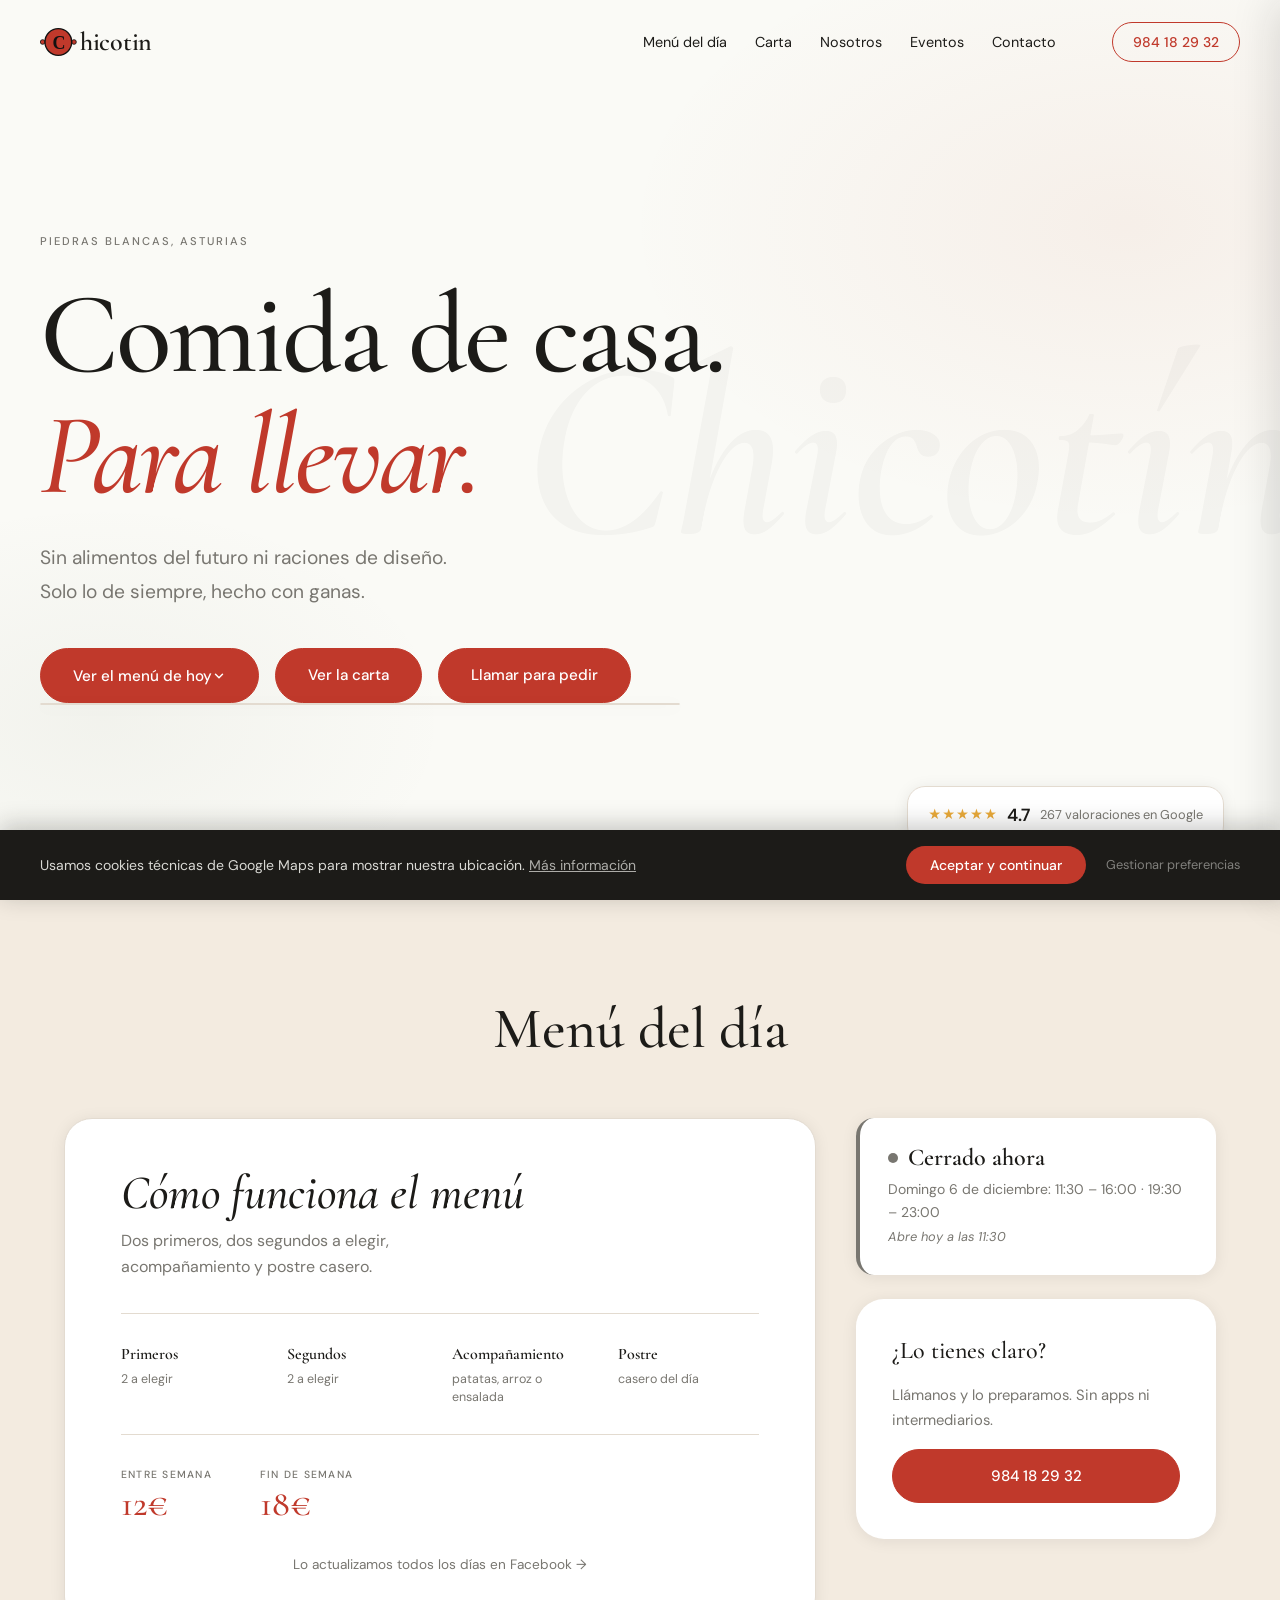
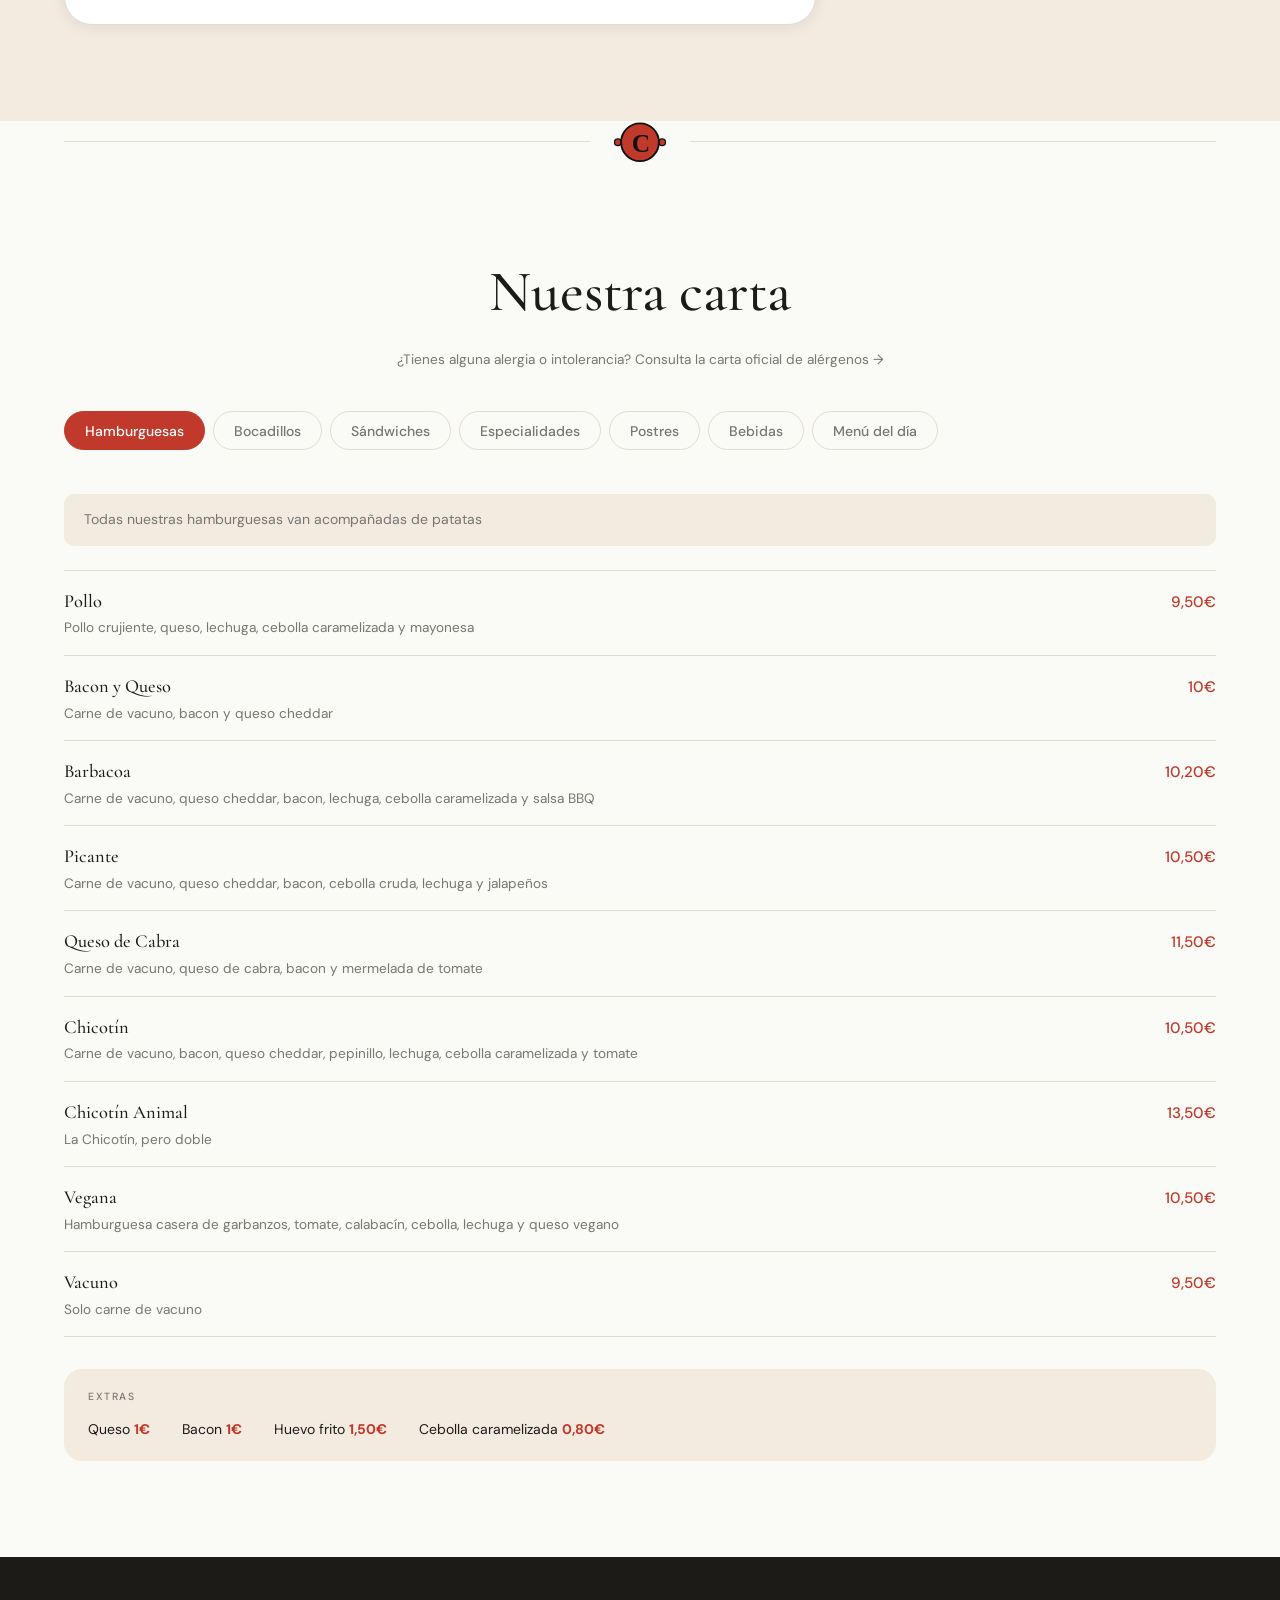
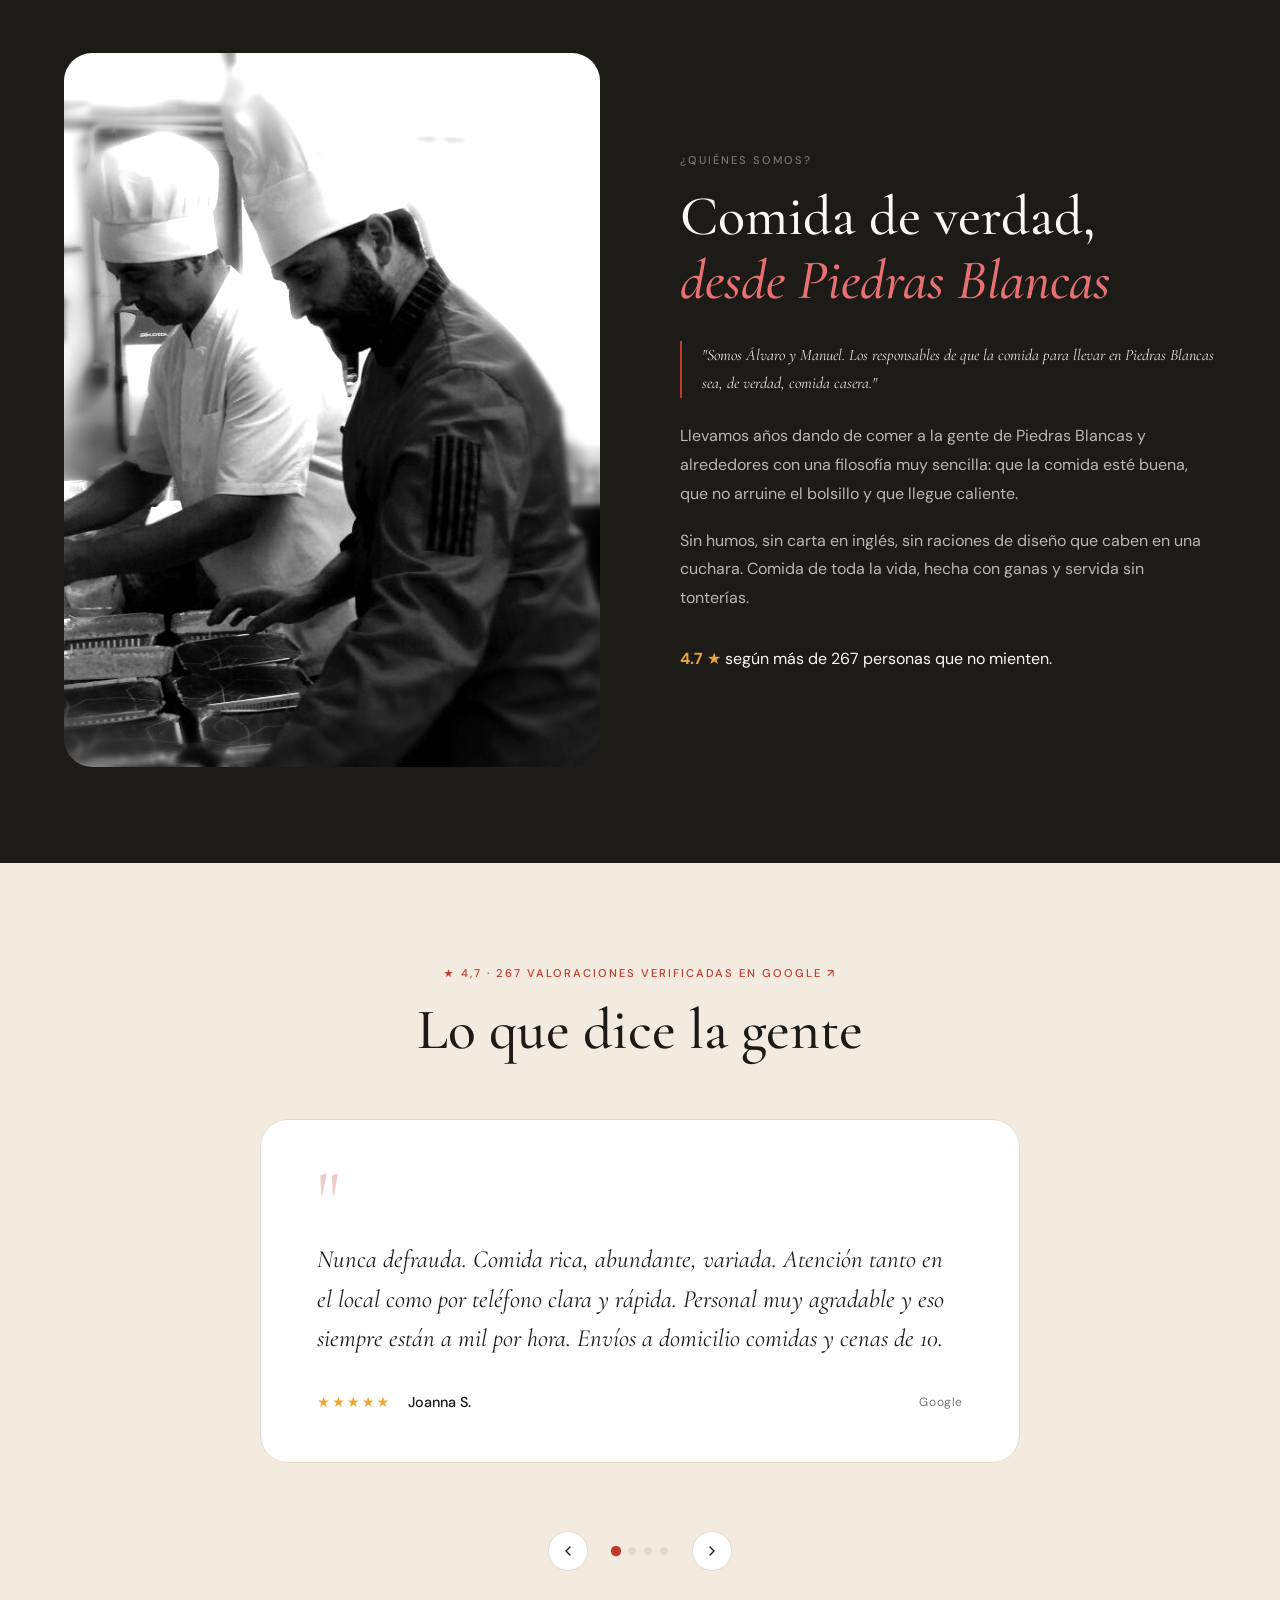
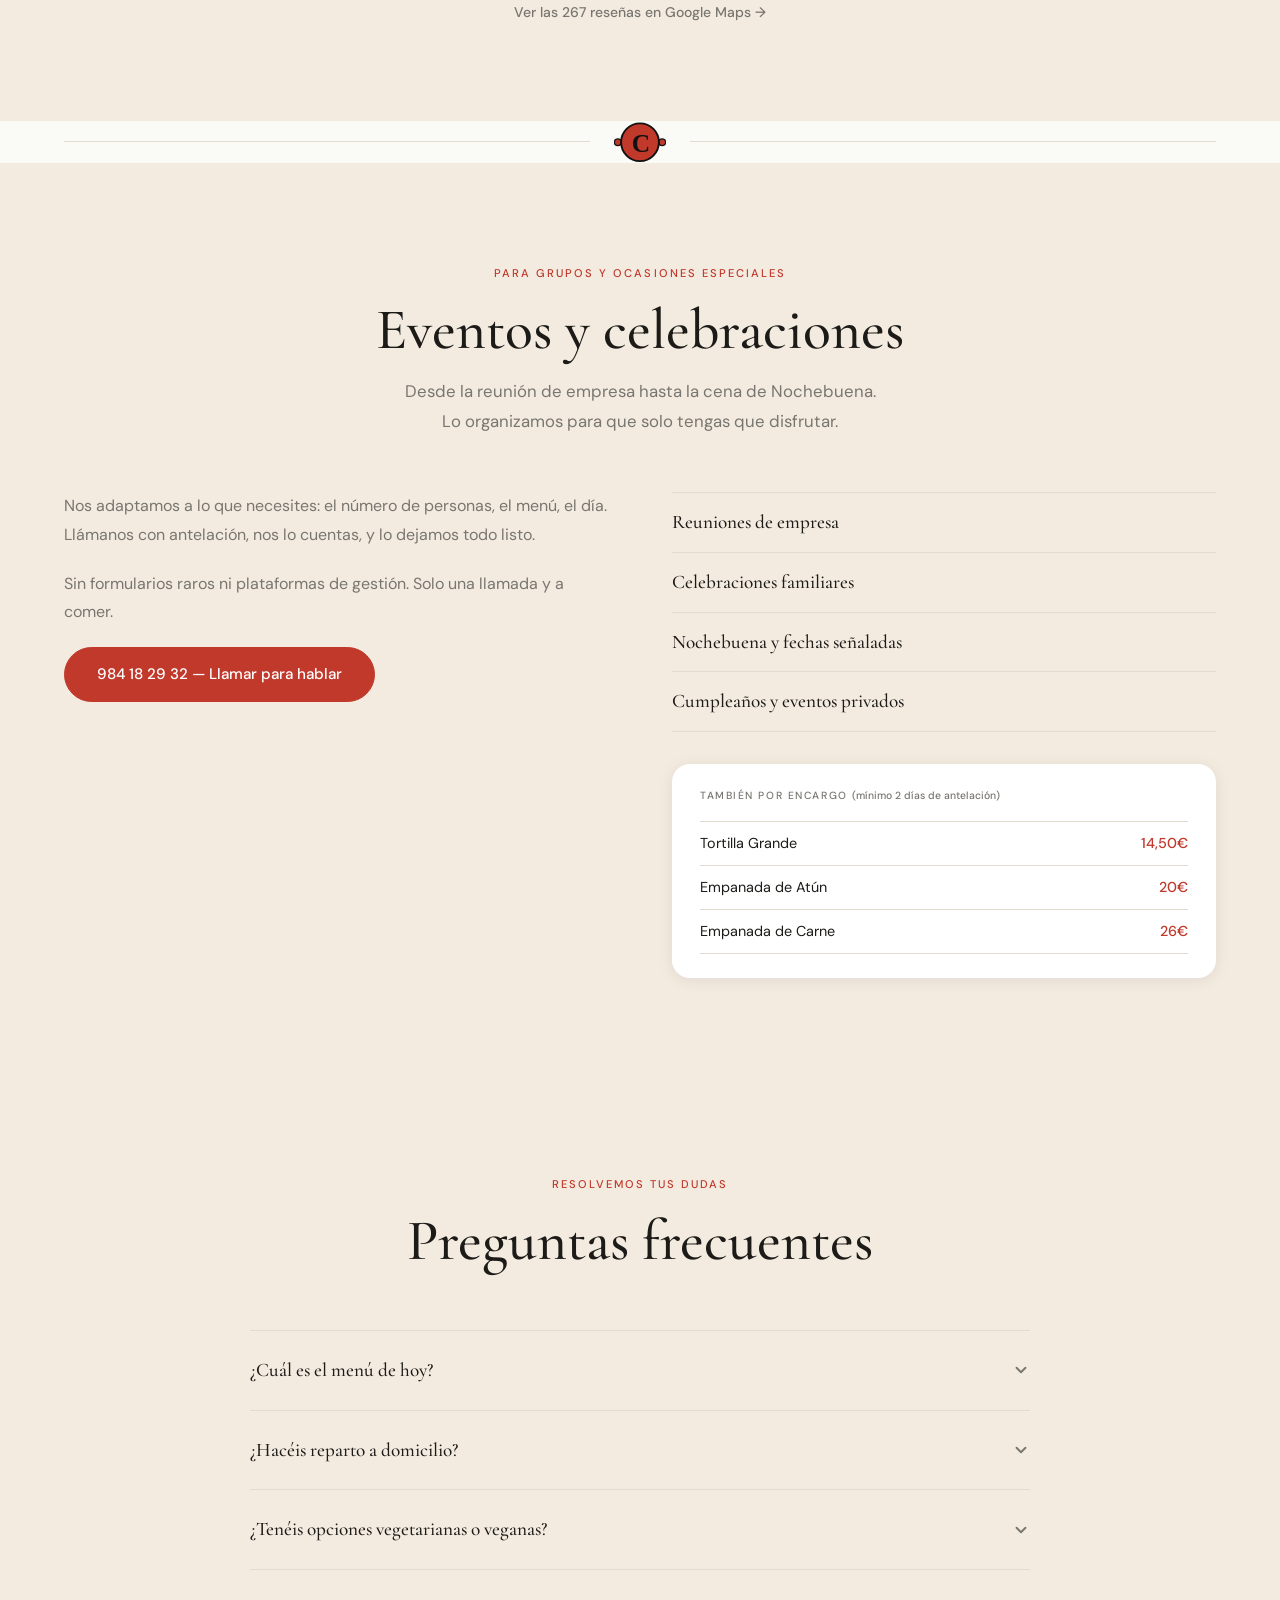
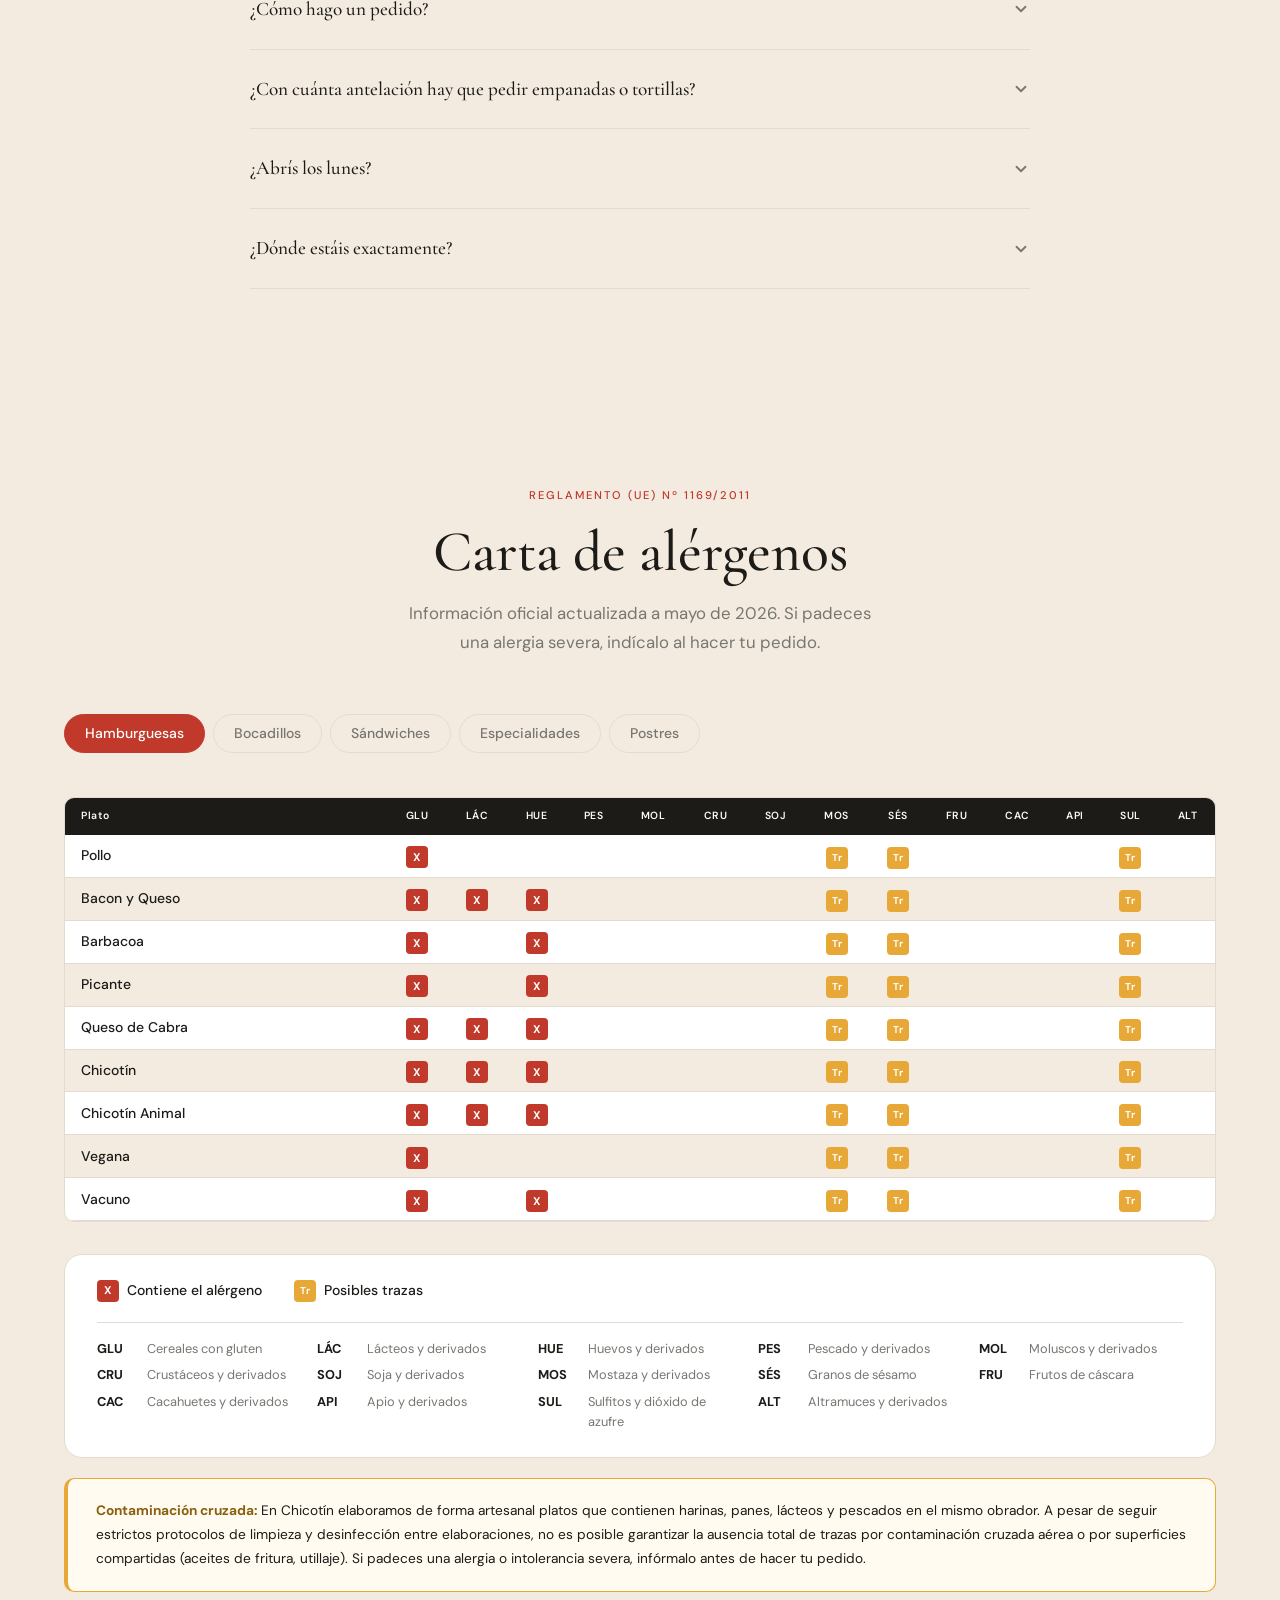
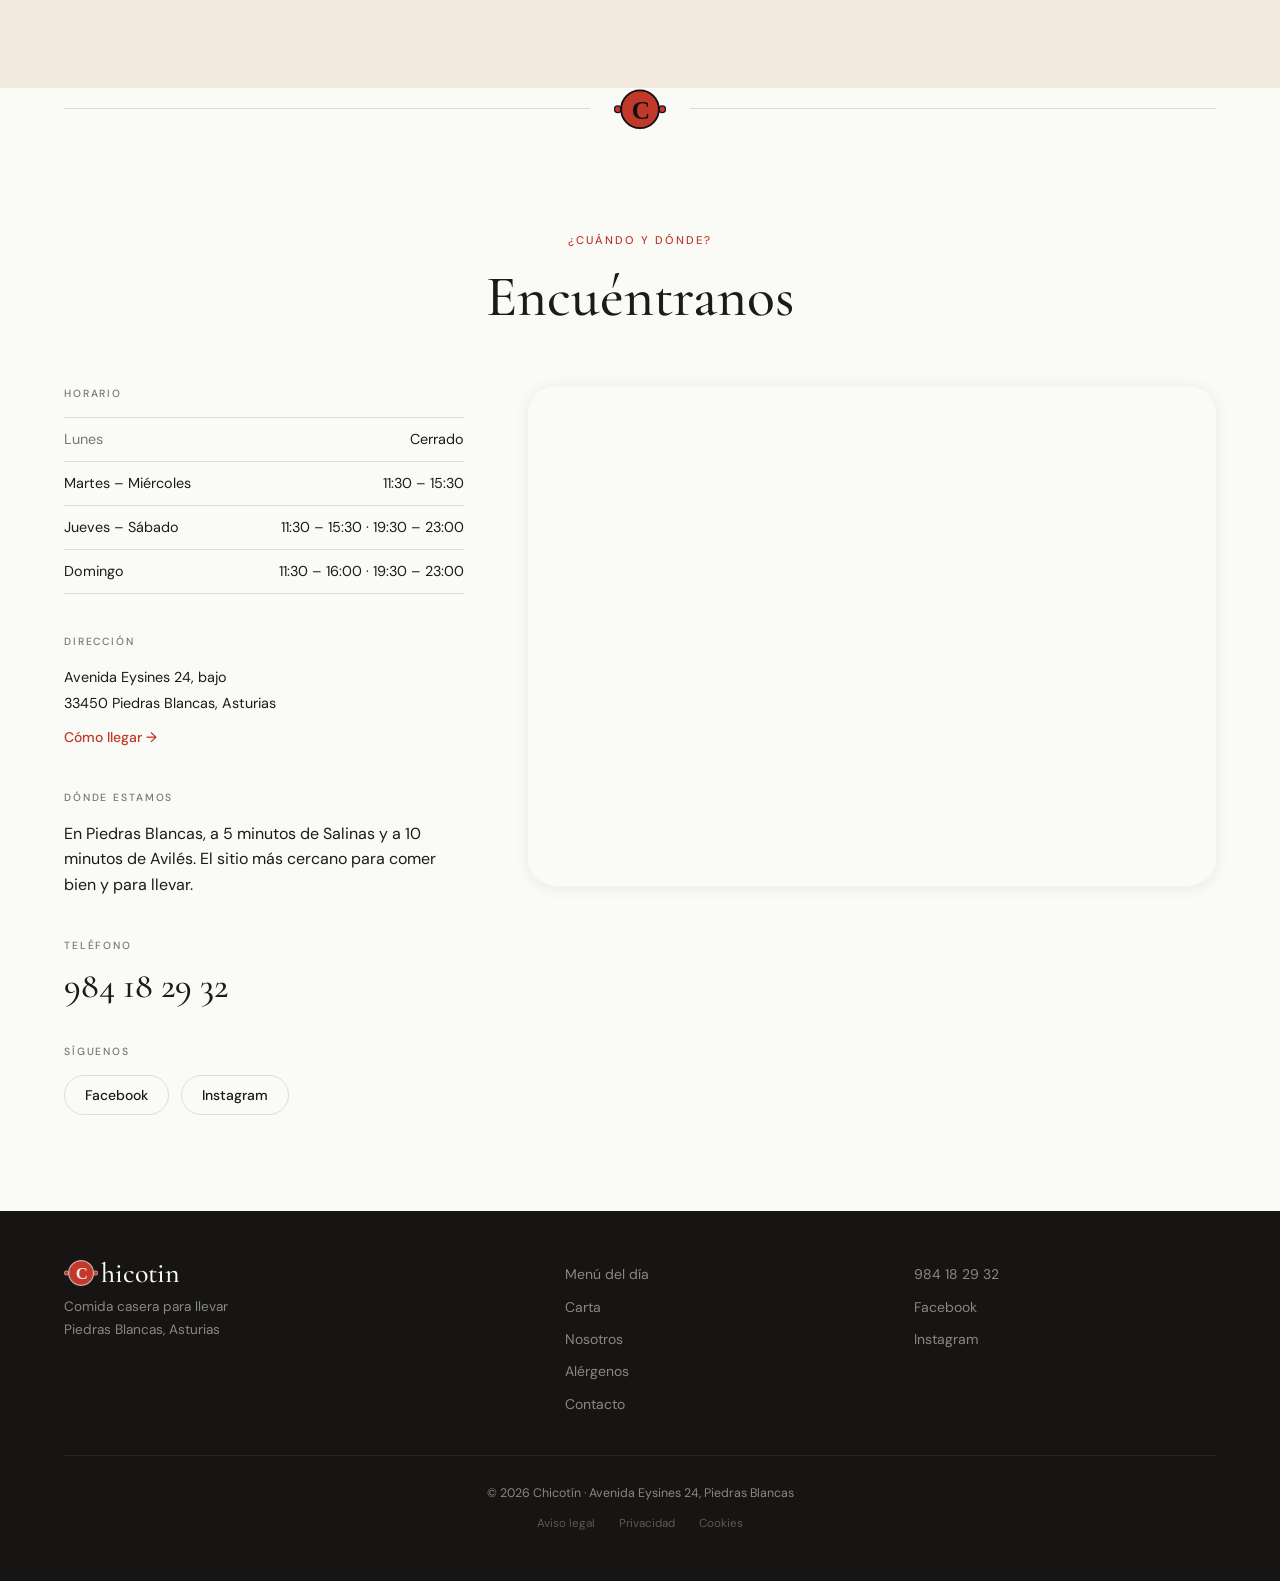
==== commit 3e29d918: "Agregar carta de alérgenos completa Implementación de la sección de alérgenos (EU 1169/2011) con: - " ====
--- a/index.html
+++ b/index.html
@@ -8,7 +8,7 @@
   <meta name="description"
     content="Comida casera para llevar en Piedras Blancas, Asturias. A 5 minutos de Salinas y Avilés. Menú del día, hamburguesas, cachopos y especialidades. 4,7 ★ en Google. 984 18 29 32.">
   <meta name="robots" content="index, follow">
-  <link rel="canonical" href="https://chicotin.es/">
+  <link rel="canonical" href="https://chicotin.com/">
   <link rel="icon" href="favicon.svg" type="image/svg+xml">
   <link rel="apple-touch-icon" href="favicon.svg">
 
@@ -16,17 +16,17 @@
   <meta property="og:type" content="website">
   <meta property="og:title" content="Chicotín — Comida casera para llevar · Piedras Blancas">
   <meta property="og:description" content="Menú del día, hamburguesas, cachopos y especialidades caseras. Para llevar en Piedras Blancas, Asturias. 4,7 ★ en Google.">
-  <meta property="og:url" content="https://chicotin.es/">
+  <meta property="og:url" content="https://chicotin.com/">
   <meta property="og:site_name" content="Chicotín">
   <meta property="og:locale" content="es_ES">
-  <meta property="og:image" content="https://chicotin.es/cocineros.jpg">
+  <meta property="og:image" content="https://chicotin.com/cocineros.jpg">
   <meta property="og:image:alt" content="Álvaro y Manuel en la cocina de Chicotín, Piedras Blancas">
 
   <!-- Twitter Card -->
   <meta name="twitter:card" content="summary_large_image">
   <meta name="twitter:title" content="Chicotín — Comida casera para llevar · Piedras Blancas">
   <meta name="twitter:description" content="Menú del día, hamburguesas, cachopos y especialidades. Para llevar en Piedras Blancas, Asturias.">
-  <meta name="twitter:image" content="https://chicotin.es/cocineros.jpg">
+  <meta name="twitter:image" content="https://chicotin.com/cocineros.jpg">
 
   <!-- Geo -->
   <meta name="geo.region" content="ES-AS">
@@ -41,9 +41,9 @@
     "@type": "Restaurant",
     "name": "Chicotín",
     "description": "Comida casera para llevar en Piedras Blancas, Asturias. Menú del día, hamburguesas, bocadillos, cachopos y especialidades.",
-    "url": "https://chicotin.es/",
+    "url": "https://chicotin.com/",
     "telephone": "+34984182932",
-    "image": "https://chicotin.es/cocineros.jpg",
+    "image": "https://chicotin.com/cocineros.jpg",
     "priceRange": "€",
     "servesCuisine": ["Española", "Comida casera", "Hamburguesas"],
     "aggregateRating": {
@@ -264,6 +264,7 @@
       <li><a href="#carta">Carta</a></li>
       <li><a href="#nosotros">Nosotros</a></li>
       <li><a href="#eventos">Eventos</a></li>
+      <li><a href="#alergenos">Alérgenos</a></li>
       <li><a href="#contacto">Contacto</a></li>
     </ul>
     <a href="tel:984182932" class="drawer__phone">984 18 29 32</a>
@@ -410,6 +411,8 @@
           <h2>Nuestra carta</h2>
         </header>
 
+        <p class="carta__alerg-link fade-up"><a href="#alergenos">¿Tienes alguna alergia o intolerancia? Consulta la carta oficial de alérgenos →</a></p>
+
         <nav class="carta__tabs fade-up" aria-label="Categorías de la carta">
           <button class="carta__tab is-active" data-panel="hamburguesas">Hamburguesas</button>
           <button class="carta__tab" data-panel="bocadillos">Bocadillos</button>
@@ -1110,6 +1113,201 @@
           </details>
 
         </div>
+      </div>
+    </section>
+
+    <!-- ============================================================
+         ALÉRGENOS
+    ============================================================ -->
+    <section class="alergenos" id="alergenos">
+      <div class="container">
+
+        <header class="section-header fade-up">
+          <span class="eyebrow">Reglamento (UE) Nº 1169/2011</span>
+          <h2>Carta de alérgenos</h2>
+          <p>Información oficial actualizada a mayo de 2026. Si padeces una alergia severa, indícalo al hacer tu pedido.</p>
+        </header>
+
+        <nav class="alerg__tabs fade-up" aria-label="Categorías de alérgenos">
+          <button class="alerg__tab is-active" data-alerg="hamburguesas">Hamburguesas</button>
+          <button class="alerg__tab" data-alerg="bocadillos">Bocadillos</button>
+          <button class="alerg__tab" data-alerg="sandwiches">Sándwiches</button>
+          <button class="alerg__tab" data-alerg="especialidades">Especialidades</button>
+          <button class="alerg__tab" data-alerg="postres">Postres</button>
+        </nav>
+
+        <!-- HAMBURGUESAS -->
+        <div class="alerg__panel is-active" id="alergp-hamburguesas">
+          <div class="alerg__wrap">
+            <table class="alerg__table">
+              <thead>
+                <tr>
+                  <th class="alerg__th-plato">Plato</th>
+                  <th title="Cereales con gluten">GLU</th>
+                  <th title="Lácteos y derivados">LÁC</th>
+                  <th title="Huevos y derivados">HUE</th>
+                  <th title="Pescado y derivados">PES</th>
+                  <th title="Moluscos y derivados">MOL</th>
+                  <th title="Crustáceos y derivados">CRU</th>
+                  <th title="Soja y derivados">SOJ</th>
+                  <th title="Mostaza y derivados">MOS</th>
+                  <th title="Granos de sésamo">SÉS</th>
+                  <th title="Frutos de cáscara">FRU</th>
+                  <th title="Cacahuetes y derivados">CAC</th>
+                  <th title="Apio y derivados">API</th>
+                  <th title="Sulfitos y dióxido de azufre">SUL</th>
+                  <th title="Altramuces y derivados">ALT</th>
+                </tr>
+              </thead>
+              <tbody>
+                <tr><td class="alerg__plato">Pollo</td><td><span class="alerg__x">X</span></td><td></td><td></td><td></td><td></td><td></td><td></td><td><span class="alerg__tr">Tr</span></td><td><span class="alerg__tr">Tr</span></td><td></td><td></td><td></td><td><span class="alerg__tr">Tr</span></td><td></td></tr>
+                <tr><td class="alerg__plato">Bacon y Queso</td><td><span class="alerg__x">X</span></td><td><span class="alerg__x">X</span></td><td><span class="alerg__x">X</span></td><td></td><td></td><td></td><td></td><td><span class="alerg__tr">Tr</span></td><td><span class="alerg__tr">Tr</span></td><td></td><td></td><td></td><td><span class="alerg__tr">Tr</span></td><td></td></tr>
+                <tr><td class="alerg__plato">Barbacoa</td><td><span class="alerg__x">X</span></td><td></td><td><span class="alerg__x">X</span></td><td></td><td></td><td></td><td></td><td><span class="alerg__tr">Tr</span></td><td><span class="alerg__tr">Tr</span></td><td></td><td></td><td></td><td><span class="alerg__tr">Tr</span></td><td></td></tr>
+                <tr><td class="alerg__plato">Picante</td><td><span class="alerg__x">X</span></td><td></td><td><span class="alerg__x">X</span></td><td></td><td></td><td></td><td></td><td><span class="alerg__tr">Tr</span></td><td><span class="alerg__tr">Tr</span></td><td></td><td></td><td></td><td><span class="alerg__tr">Tr</span></td><td></td></tr>
+                <tr><td class="alerg__plato">Queso de Cabra</td><td><span class="alerg__x">X</span></td><td><span class="alerg__x">X</span></td><td><span class="alerg__x">X</span></td><td></td><td></td><td></td><td></td><td><span class="alerg__tr">Tr</span></td><td><span class="alerg__tr">Tr</span></td><td></td><td></td><td></td><td><span class="alerg__tr">Tr</span></td><td></td></tr>
+                <tr><td class="alerg__plato">Chicotín</td><td><span class="alerg__x">X</span></td><td><span class="alerg__x">X</span></td><td><span class="alerg__x">X</span></td><td></td><td></td><td></td><td></td><td><span class="alerg__tr">Tr</span></td><td><span class="alerg__tr">Tr</span></td><td></td><td></td><td></td><td><span class="alerg__tr">Tr</span></td><td></td></tr>
+                <tr><td class="alerg__plato">Chicotín Animal</td><td><span class="alerg__x">X</span></td><td><span class="alerg__x">X</span></td><td><span class="alerg__x">X</span></td><td></td><td></td><td></td><td></td><td><span class="alerg__tr">Tr</span></td><td><span class="alerg__tr">Tr</span></td><td></td><td></td><td></td><td><span class="alerg__tr">Tr</span></td><td></td></tr>
+                <tr><td class="alerg__plato">Vegana</td><td><span class="alerg__x">X</span></td><td></td><td></td><td></td><td></td><td></td><td></td><td><span class="alerg__tr">Tr</span></td><td><span class="alerg__tr">Tr</span></td><td></td><td></td><td></td><td><span class="alerg__tr">Tr</span></td><td></td></tr>
+                <tr><td class="alerg__plato">Vacuno</td><td><span class="alerg__x">X</span></td><td></td><td><span class="alerg__x">X</span></td><td></td><td></td><td></td><td></td><td><span class="alerg__tr">Tr</span></td><td><span class="alerg__tr">Tr</span></td><td></td><td></td><td></td><td><span class="alerg__tr">Tr</span></td><td></td></tr>
+              </tbody>
+            </table>
+          </div>
+        </div>
+
+        <!-- BOCADILLOS -->
+        <div class="alerg__panel" id="alergp-bocadillos">
+          <div class="alerg__wrap">
+            <table class="alerg__table">
+              <thead>
+                <tr>
+                  <th class="alerg__th-plato">Plato</th>
+                  <th title="Cereales con gluten">GLU</th><th title="Lácteos y derivados">LÁC</th><th title="Huevos y derivados">HUE</th><th title="Pescado y derivados">PES</th><th title="Moluscos y derivados">MOL</th><th title="Crustáceos y derivados">CRU</th><th title="Soja y derivados">SOJ</th><th title="Mostaza y derivados">MOS</th><th title="Granos de sésamo">SÉS</th><th title="Frutos de cáscara">FRU</th><th title="Cacahuetes y derivados">CAC</th><th title="Apio y derivados">API</th><th title="Sulfitos y dióxido de azufre">SUL</th><th title="Altramuces y derivados">ALT</th>
+                </tr>
+              </thead>
+              <tbody>
+                <tr><td class="alerg__plato">Pollo</td><td><span class="alerg__x">X</span></td><td></td><td></td><td></td><td></td><td></td><td></td><td></td><td></td><td></td><td></td><td></td><td></td><td></td></tr>
+                <tr><td class="alerg__plato">Pollo y Pimientos</td><td><span class="alerg__x">X</span></td><td></td><td></td><td></td><td></td><td></td><td></td><td></td><td></td><td></td><td></td><td></td><td><span class="alerg__x">X</span></td><td></td></tr>
+                <tr><td class="alerg__plato">Lomo</td><td><span class="alerg__x">X</span></td><td></td><td></td><td></td><td></td><td></td><td></td><td></td><td></td><td></td><td></td><td></td><td></td><td></td></tr>
+                <tr><td class="alerg__plato">Lomo y Pimientos</td><td><span class="alerg__x">X</span></td><td></td><td></td><td></td><td></td><td></td><td></td><td></td><td></td><td></td><td></td><td></td><td><span class="alerg__x">X</span></td><td></td></tr>
+                <tr><td class="alerg__plato">Bacon y Queso</td><td><span class="alerg__x">X</span></td><td><span class="alerg__x">X</span></td><td></td><td></td><td></td><td></td><td></td><td></td><td></td><td></td><td></td><td></td><td></td><td></td></tr>
+                <tr><td class="alerg__plato">Carne Guisada</td><td><span class="alerg__x">X</span></td><td></td><td></td><td></td><td></td><td></td><td></td><td></td><td></td><td></td><td></td><td></td><td><span class="alerg__x">X</span></td><td></td></tr>
+                <tr><td class="alerg__plato">Chicotín</td><td><span class="alerg__x">X</span></td><td><span class="alerg__x">X</span></td><td></td><td></td><td></td><td></td><td></td><td></td><td></td><td></td><td></td><td></td><td></td><td></td></tr>
+                <tr><td class="alerg__plato">Escalopines de Jamón de Cerdo</td><td><span class="alerg__x">X</span></td><td></td><td><span class="alerg__x">X</span></td><td></td><td></td><td></td><td></td><td></td><td></td><td></td><td></td><td></td><td></td><td></td></tr>
+                <tr><td class="alerg__plato">Escalopines de Pollo</td><td><span class="alerg__x">X</span></td><td></td><td><span class="alerg__x">X</span></td><td></td><td></td><td></td><td></td><td></td><td></td><td></td><td></td><td></td><td></td><td></td></tr>
+              </tbody>
+            </table>
+          </div>
+        </div>
+
+        <!-- SÁNDWICHES -->
+        <div class="alerg__panel" id="alergp-sandwiches">
+          <div class="alerg__wrap">
+            <table class="alerg__table">
+              <thead>
+                <tr>
+                  <th class="alerg__th-plato">Plato</th>
+                  <th title="Cereales con gluten">GLU</th><th title="Lácteos y derivados">LÁC</th><th title="Huevos y derivados">HUE</th><th title="Pescado y derivados">PES</th><th title="Moluscos y derivados">MOL</th><th title="Crustáceos y derivados">CRU</th><th title="Soja y derivados">SOJ</th><th title="Mostaza y derivados">MOS</th><th title="Granos de sésamo">SÉS</th><th title="Frutos de cáscara">FRU</th><th title="Cacahuetes y derivados">CAC</th><th title="Apio y derivados">API</th><th title="Sulfitos y dióxido de azufre">SUL</th><th title="Altramuces y derivados">ALT</th>
+                </tr>
+              </thead>
+              <tbody>
+                <tr><td class="alerg__plato">Mixto</td><td><span class="alerg__x">X</span></td><td><span class="alerg__x">X</span></td><td></td><td></td><td></td><td></td><td></td><td></td><td></td><td></td><td></td><td></td><td></td><td></td></tr>
+                <tr><td class="alerg__plato">Vegetal</td><td><span class="alerg__x">X</span></td><td></td><td><span class="alerg__x">X</span></td><td></td><td></td><td></td><td></td><td></td><td></td><td></td><td></td><td></td><td></td><td></td></tr>
+                <tr><td class="alerg__plato">Pollo</td><td><span class="alerg__x">X</span></td><td></td><td><span class="alerg__x">X</span></td><td></td><td></td><td></td><td></td><td></td><td></td><td></td><td></td><td></td><td></td><td></td></tr>
+                <tr><td class="alerg__plato">Atún</td><td><span class="alerg__x">X</span></td><td></td><td><span class="alerg__x">X</span></td><td><span class="alerg__x">X</span></td><td></td><td></td><td></td><td></td><td></td><td></td><td></td><td></td><td><span class="alerg__x">X</span></td><td></td></tr>
+                <tr><td class="alerg__plato">Chicotín</td><td><span class="alerg__x">X</span></td><td><span class="alerg__x">X</span></td><td><span class="alerg__x">X</span></td><td></td><td></td><td></td><td></td><td></td><td></td><td></td><td></td><td></td><td></td><td></td></tr>
+              </tbody>
+            </table>
+          </div>
+        </div>
+
+        <!-- ESPECIALIDADES -->
+        <div class="alerg__panel" id="alergp-especialidades">
+          <div class="alerg__wrap">
+            <table class="alerg__table">
+              <thead>
+                <tr>
+                  <th class="alerg__th-plato">Plato</th>
+                  <th title="Cereales con gluten">GLU</th><th title="Lácteos y derivados">LÁC</th><th title="Huevos y derivados">HUE</th><th title="Pescado y derivados">PES</th><th title="Moluscos y derivados">MOL</th><th title="Crustáceos y derivados">CRU</th><th title="Soja y derivados">SOJ</th><th title="Mostaza y derivados">MOS</th><th title="Granos de sésamo">SÉS</th><th title="Frutos de cáscara">FRU</th><th title="Cacahuetes y derivados">CAC</th><th title="Apio y derivados">API</th><th title="Sulfitos y dióxido de azufre">SUL</th><th title="Altramuces y derivados">ALT</th>
+                </tr>
+              </thead>
+              <tbody>
+                <tr><td class="alerg__plato">Ensalada Chicotín</td><td><span class="alerg__x">X</span></td><td><span class="alerg__x">X</span></td><td></td><td></td><td></td><td></td><td></td><td><span class="alerg__x">X</span></td><td></td><td><span class="alerg__x">X</span></td><td></td><td></td><td></td><td></td></tr>
+                <tr><td class="alerg__plato">Ensalada Mixta</td><td><span class="alerg__tr">Tr</span></td><td></td><td><span class="alerg__x">X</span></td><td><span class="alerg__x">X</span></td><td></td><td></td><td></td><td></td><td></td><td></td><td></td><td></td><td><span class="alerg__x">X</span></td><td></td></tr>
+                <tr><td class="alerg__plato">Ensalada de Acompañamiento</td><td><span class="alerg__tr">Tr</span></td><td></td><td></td><td></td><td></td><td></td><td></td><td></td><td></td><td></td><td></td><td></td><td><span class="alerg__x">X</span></td><td></td></tr>
+                <tr><td class="alerg__plato">Ensaladilla Rusa</td><td><span class="alerg__tr">Tr</span></td><td></td><td><span class="alerg__x">X</span></td><td><span class="alerg__x">X</span></td><td></td><td></td><td></td><td></td><td></td><td></td><td></td><td></td><td><span class="alerg__x">X</span></td><td></td></tr>
+                <tr><td class="alerg__plato">Callos Chicotín <span class="carta__tag">Temporada</span></td><td><span class="alerg__tr">Tr</span></td><td></td><td></td><td></td><td></td><td></td><td></td><td></td><td></td><td></td><td></td><td></td><td><span class="alerg__x">X</span></td><td></td></tr>
+                <tr><td class="alerg__plato">Lasaña de Carne</td><td><span class="alerg__x">X</span></td><td><span class="alerg__x">X</span></td><td></td><td></td><td></td><td></td><td></td><td></td><td></td><td></td><td></td><td></td><td><span class="alerg__x">X</span></td><td></td></tr>
+                <tr><td class="alerg__plato">Lasaña de Atún</td><td><span class="alerg__x">X</span></td><td><span class="alerg__x">X</span></td><td></td><td><span class="alerg__x">X</span></td><td></td><td></td><td></td><td></td><td></td><td></td><td></td><td></td><td><span class="alerg__x">X</span></td><td></td></tr>
+                <tr><td class="alerg__plato">Lasaña de Salmón y Espinacas</td><td><span class="alerg__x">X</span></td><td><span class="alerg__x">X</span></td><td></td><td><span class="alerg__x">X</span></td><td></td><td></td><td></td><td></td><td></td><td></td><td></td><td></td><td></td><td></td></tr>
+                <tr><td class="alerg__plato">Cachopo de Jamón Ibérico y Queso</td><td><span class="alerg__x">X</span></td><td><span class="alerg__x">X</span></td><td><span class="alerg__x">X</span></td><td></td><td></td><td></td><td><span class="alerg__tr">Tr</span></td><td><span class="alerg__tr">Tr</span></td><td></td><td></td><td></td><td></td><td></td><td></td></tr>
+                <tr><td class="alerg__plato">Cachopo de Cecina y Queso de Cabra</td><td><span class="alerg__x">X</span></td><td><span class="alerg__x">X</span></td><td><span class="alerg__x">X</span></td><td></td><td></td><td></td><td><span class="alerg__tr">Tr</span></td><td><span class="alerg__tr">Tr</span></td><td></td><td></td><td></td><td></td><td></td><td></td></tr>
+                <tr><td class="alerg__plato">Cachopo Chicotín</td><td><span class="alerg__x">X</span></td><td><span class="alerg__x">X</span></td><td><span class="alerg__x">X</span></td><td></td><td></td><td></td><td><span class="alerg__tr">Tr</span></td><td><span class="alerg__tr">Tr</span></td><td></td><td></td><td></td><td></td><td></td><td></td></tr>
+                <tr><td class="alerg__plato">Escalopines con Patatas</td><td><span class="alerg__x">X</span></td><td></td><td><span class="alerg__x">X</span></td><td></td><td></td><td></td><td></td><td></td><td></td><td></td><td></td><td></td><td></td><td></td></tr>
+                <tr><td class="alerg__plato">Escalopines de Pollo con Patatas</td><td><span class="alerg__x">X</span></td><td></td><td><span class="alerg__x">X</span></td><td></td><td></td><td></td><td></td><td></td><td></td><td></td><td></td><td></td><td></td><td></td></tr>
+                <tr><td class="alerg__plato">Albóndigas</td><td><span class="alerg__x">X</span></td><td></td><td><span class="alerg__x">X</span></td><td></td><td></td><td></td><td></td><td></td><td></td><td></td><td></td><td></td><td><span class="alerg__x">X</span></td><td></td></tr>
+                <tr><td class="alerg__plato">Carne Guisada</td><td><span class="alerg__tr">Tr</span></td><td></td><td></td><td></td><td></td><td></td><td></td><td></td><td></td><td></td><td></td><td></td><td><span class="alerg__x">X</span></td><td></td></tr>
+                <tr><td class="alerg__plato">Patatas Pequeñas con Salsa</td><td><span class="alerg__tr">Tr</span></td><td></td><td></td><td></td><td></td><td></td><td></td><td></td><td></td><td></td><td></td><td></td><td><span class="alerg__tr">Tr</span></td><td></td></tr>
+                <tr><td class="alerg__plato">Patatas Grandes con 5 Salsas</td><td><span class="alerg__tr">Tr</span></td><td></td><td><span class="alerg__tr">Tr</span></td><td></td><td></td><td></td><td></td><td><span class="alerg__tr">Tr</span></td><td></td><td></td><td></td><td></td><td><span class="alerg__tr">Tr</span></td><td></td></tr>
+                <tr><td class="alerg__plato">Nuggets Caseros</td><td><span class="alerg__x">X</span></td><td></td><td><span class="alerg__x">X</span></td><td></td><td></td><td></td><td></td><td></td><td></td><td></td><td></td><td></td><td></td><td></td></tr>
+                <tr><td class="alerg__plato">Croquetas de Jamón Ibérico</td><td><span class="alerg__x">X</span></td><td><span class="alerg__x">X</span></td><td><span class="alerg__x">X</span></td><td></td><td></td><td></td><td></td><td></td><td></td><td></td><td></td><td></td><td></td><td></td></tr>
+                <tr><td class="alerg__plato">Croquetas de Calamar en su Tinta</td><td><span class="alerg__x">X</span></td><td><span class="alerg__x">X</span></td><td><span class="alerg__x">X</span></td><td></td><td><span class="alerg__x">X</span></td><td></td><td></td><td></td><td></td><td></td><td></td><td></td><td></td><td></td></tr>
+                <tr><td class="alerg__plato">Croquetas de Bacalao</td><td><span class="alerg__x">X</span></td><td><span class="alerg__x">X</span></td><td><span class="alerg__x">X</span></td><td><span class="alerg__x">X</span></td><td></td><td></td><td></td><td></td><td></td><td></td><td></td><td></td><td></td><td></td></tr>
+                <tr class="alerg__row--encargo"><td class="alerg__plato">Tortilla Grande <span class="carta__tag">Encargo</span></td><td></td><td></td><td><span class="alerg__x">X</span></td><td></td><td></td><td></td><td></td><td></td><td></td><td></td><td></td><td></td><td></td><td></td></tr>
+                <tr><td class="alerg__plato">Empanada de Atún <span class="carta__tag">Encargo</span></td><td><span class="alerg__x">X</span></td><td></td><td><span class="alerg__x">X</span></td><td><span class="alerg__x">X</span></td><td></td><td></td><td></td><td></td><td></td><td></td><td></td><td></td><td><span class="alerg__x">X</span></td><td></td></tr>
+                <tr><td class="alerg__plato">Empanada de Carne <span class="carta__tag">Encargo</span></td><td><span class="alerg__x">X</span></td><td></td><td><span class="alerg__x">X</span></td><td></td><td></td><td></td><td></td><td></td><td></td><td></td><td></td><td></td><td><span class="alerg__x">X</span></td><td></td></tr>
+              </tbody>
+            </table>
+          </div>
+        </div>
+
+        <!-- POSTRES -->
+        <div class="alerg__panel" id="alergp-postres">
+          <div class="alerg__wrap">
+            <table class="alerg__table">
+              <thead>
+                <tr>
+                  <th class="alerg__th-plato">Plato</th>
+                  <th title="Cereales con gluten">GLU</th><th title="Lácteos y derivados">LÁC</th><th title="Huevos y derivados">HUE</th><th title="Pescado y derivados">PES</th><th title="Moluscos y derivados">MOL</th><th title="Crustáceos y derivados">CRU</th><th title="Soja y derivados">SOJ</th><th title="Mostaza y derivados">MOS</th><th title="Granos de sésamo">SÉS</th><th title="Frutos de cáscara">FRU</th><th title="Cacahuetes y derivados">CAC</th><th title="Apio y derivados">API</th><th title="Sulfitos y dióxido de azufre">SUL</th><th title="Altramuces y derivados">ALT</th>
+                </tr>
+              </thead>
+              <tbody>
+                <tr><td class="alerg__plato">Mousse individual</td><td></td><td><span class="alerg__x">X</span></td><td><span class="alerg__x">X</span></td><td></td><td></td><td></td><td><span class="alerg__x">X</span></td><td></td><td></td><td></td><td></td><td></td><td></td><td></td></tr>
+                <tr><td class="alerg__plato">Natillas individuales</td><td></td><td><span class="alerg__x">X</span></td><td><span class="alerg__x">X</span></td><td></td><td></td><td></td><td></td><td></td><td></td><td></td><td></td><td></td><td></td><td></td></tr>
+                <tr><td class="alerg__plato">Arroz con Leche individual</td><td></td><td><span class="alerg__x">X</span></td><td></td><td></td><td></td><td></td><td></td><td></td><td></td><td></td><td></td><td></td><td></td><td></td></tr>
+              </tbody>
+            </table>
+          </div>
+        </div>
+
+        <!-- LEYENDA -->
+        <div class="alerg__leyenda fade-up">
+          <div class="alerg__leyenda-legend">
+            <span><span class="alerg__x">X</span> Contiene el alérgeno</span>
+            <span><span class="alerg__tr">Tr</span> Posibles trazas</span>
+          </div>
+          <dl class="alerg__codes">
+            <div><dt>GLU</dt><dd>Cereales con gluten</dd></div>
+            <div><dt>LÁC</dt><dd>Lácteos y derivados</dd></div>
+            <div><dt>HUE</dt><dd>Huevos y derivados</dd></div>
+            <div><dt>PES</dt><dd>Pescado y derivados</dd></div>
+            <div><dt>MOL</dt><dd>Moluscos y derivados</dd></div>
+            <div><dt>CRU</dt><dd>Crustáceos y derivados</dd></div>
+            <div><dt>SOJ</dt><dd>Soja y derivados</dd></div>
+            <div><dt>MOS</dt><dd>Mostaza y derivados</dd></div>
+            <div><dt>SÉS</dt><dd>Granos de sésamo</dd></div>
+            <div><dt>FRU</dt><dd>Frutos de cáscara</dd></div>
+            <div><dt>CAC</dt><dd>Cacahuetes y derivados</dd></div>
+            <div><dt>API</dt><dd>Apio y derivados</dd></div>
+            <div><dt>SUL</dt><dd>Sulfitos y dióxido de azufre</dd></div>
+            <div><dt>ALT</dt><dd>Altramuces y derivados</dd></div>
+          </dl>
+        </div>
+
+        <!-- NOTA CONTAMINACIÓN CRUZADA -->
+        <div class="alerg__nota fade-up">
+          <p><strong>Contaminación cruzada:</strong> En Chicotín elaboramos de forma artesanal platos que contienen harinas, panes, lácteos y pescados en el mismo obrador. A pesar de seguir estrictos protocolos de limpieza y desinfección entre elaboraciones, no es posible garantizar la ausencia total de trazas por contaminación cruzada aérea o por superficies compartidas (aceites de fritura, utillaje). Si padeces una alergia o intolerancia severa, infórmalo antes de hacer tu pedido.</p>
+        </div>
+
       </div>
     </section>
 
@@ -1231,6 +1429,7 @@
           <a href="#menu-dia">Menú del día</a>
           <a href="#carta">Carta</a>
           <a href="#nosotros">Nosotros</a>
+          <a href="#alergenos">Alérgenos</a>
           <a href="#contacto">Contacto</a>
         </nav>
         <div class="footer__contact">
--- a/css/style.css
+++ b/css/style.css
@@ -1632,6 +1632,213 @@
 
 
 /* ----------------------------------------------------------
+   Alérgenos
+   ---------------------------------------------------------- */
+.alergenos { background: var(--cream-warm); }
+
+.alerg__tabs {
+  display:            flex;
+  gap:                0.5rem;
+  overflow-x:         auto;
+  padding-bottom:     0.25rem;
+  margin-bottom:      2.5rem;
+  scrollbar-width:    none;
+  -ms-overflow-style: none;
+}
+
+.alerg__tabs::-webkit-scrollbar { display: none; }
+
+.alerg__tab {
+  flex-shrink:   0;
+  padding:       0.6rem 1.25rem;
+  border:        1.5px solid var(--border);
+  border-radius: 100px;
+  background:    transparent;
+  font-family:   var(--ff-body);
+  font-size:     0.875rem;
+  font-weight:   500;
+  color:         var(--stone);
+  cursor:        pointer;
+  white-space:   nowrap;
+  transition:    border-color 0.15s, color 0.15s, background 0.15s;
+}
+
+.alerg__tab:hover {
+  border-color: var(--terracota);
+  color:        var(--terracota);
+}
+
+.alerg__tab.is-active {
+  background:   var(--terracota);
+  border-color: var(--terracota);
+  color:        var(--white);
+}
+
+.alerg__panel            { display: none; }
+.alerg__panel.is-active  { display: block; }
+
+.alerg__wrap {
+  overflow-x:               auto;
+  -webkit-overflow-scrolling: touch;
+  border-radius:            var(--r-sm);
+  border:                   1px solid var(--border);
+}
+
+.alerg__table {
+  width:           100%;
+  min-width:       700px;
+  border-collapse: collapse;
+}
+
+.alerg__table thead tr {
+  background: var(--charcoal);
+  color:      var(--cream);
+}
+
+.alerg__table thead th {
+  padding:        0.625rem 0.375rem;
+  text-align:     center;
+  font-family:    var(--ff-body);
+  font-size:      0.65rem;
+  font-weight:    600;
+  letter-spacing: 0.05em;
+  white-space:    nowrap;
+}
+
+.alerg__th-plato {
+  text-align:  left !important;
+  padding-left: 1rem !important;
+  min-width:   180px;
+  width:       28%;
+}
+
+.alerg__table tbody tr:nth-child(even) { background: rgba(243, 235, 224, 0.5); }
+.alerg__table tbody tr:nth-child(odd)  { background: var(--white); }
+
+.alerg__table tbody td {
+  padding:        0.5rem 0.375rem;
+  text-align:     center;
+  border-bottom:  1px solid var(--border);
+  vertical-align: middle;
+}
+
+.alerg__plato {
+  text-align:   left !important;
+  padding-left: 1rem !important;
+  font-size:    0.875rem;
+  font-weight:  500;
+  color:        var(--charcoal);
+}
+
+.alerg__x {
+  display:         inline-flex;
+  align-items:     center;
+  justify-content: center;
+  width:           22px;
+  height:          22px;
+  background:      var(--terracota);
+  color:           var(--white);
+  border-radius:   4px;
+  font-size:       0.7rem;
+  font-weight:     700;
+  line-height:     1;
+}
+
+.alerg__tr {
+  display:         inline-flex;
+  align-items:     center;
+  justify-content: center;
+  width:           22px;
+  height:          22px;
+  background:      #E8A838;
+  color:           var(--white);
+  border-radius:   4px;
+  font-size:       0.62rem;
+  font-weight:     700;
+  line-height:     1;
+}
+
+.alerg__row--encargo td { border-top: 2px solid var(--border); }
+
+/* Leyenda */
+.alerg__leyenda {
+  margin-top:    2rem;
+  padding:       1.5rem 2rem;
+  background:    var(--white);
+  border-radius: var(--r-md);
+  border:        1px solid var(--border);
+}
+
+.alerg__leyenda-legend {
+  display:       flex;
+  align-items:   center;
+  flex-wrap:     wrap;
+  gap:           1rem 2rem;
+  margin-bottom: 1.25rem;
+  font-size:     0.875rem;
+  font-weight:   500;
+}
+
+.alerg__leyenda-legend span {
+  display:     flex;
+  align-items: center;
+  gap:         0.5rem;
+}
+
+.alerg__codes {
+  display:               grid;
+  grid-template-columns: repeat(auto-fill, minmax(195px, 1fr));
+  gap:                   0.375rem 1rem;
+  border-top:            1px solid var(--border);
+  padding-top:           1rem;
+}
+
+.alerg__codes > div {
+  display:   flex;
+  gap:       0.375rem;
+  font-size: 0.8rem;
+}
+
+.alerg__codes dt {
+  font-weight: 700;
+  color:       var(--charcoal);
+  min-width:   2.75rem;
+  flex-shrink: 0;
+}
+
+.alerg__codes dd { color: var(--stone); }
+
+/* Nota contaminación cruzada */
+.alerg__nota {
+  margin-top:    1.25rem;
+  padding:       1.25rem 1.75rem;
+  background:    #FFFBF0;
+  border:        1px solid #E8A838;
+  border-left:   4px solid #E8A838;
+  border-radius: var(--r-sm);
+  font-size:     0.855rem;
+  color:         var(--charcoal);
+  line-height:   1.75;
+}
+
+.alerg__nota strong { color: #8A6010; }
+
+/* Enlace desde la carta */
+.carta__alerg-link {
+  text-align:    center;
+  font-size:     0.85rem;
+  margin-top:    -2rem;
+  margin-bottom: 2.5rem;
+}
+
+.carta__alerg-link a {
+  color:      var(--stone);
+  transition: color 0.15s;
+}
+
+.carta__alerg-link a:hover { color: var(--terracota); }
+
+/* ----------------------------------------------------------
    Responsive — tablet (≤1024px)
    ---------------------------------------------------------- */
 @media (max-width: 1024px) {
@@ -1683,6 +1890,16 @@
   .carta__plato       { gap: 1rem; }
   .carta__menu-grid   { grid-template-columns: 1fr; gap: 2rem; }
 
+  /* Alérgenos — tabs táctiles */
+  .alerg__tab {
+    padding:    0.75rem 1.125rem;
+    min-height: 44px;
+    font-size:  0.825rem;
+  }
+  .alerg__leyenda       { padding: 1.25rem; }
+  .alerg__nota          { padding: 1rem 1.25rem; }
+  .carta__alerg-link    { margin-top: -1.5rem; }
+
   /* Reseñas */
   .slider__btn        { width: 48px; height: 48px; }
   .slider__dot        { width: 12px; height: 12px; }
@@ -1705,6 +1922,66 @@
 }
 
 /* ----------------------------------------------------------
+   FAQ
+   ---------------------------------------------------------- */
+.faq { background: var(--cream-warm); }
+
+.faq__lista {
+  max-width: 780px;
+  margin:    0 auto;
+}
+
+.faq__item { border-bottom: 1px solid var(--border); }
+.faq__item:first-child { border-top: 1px solid var(--border); }
+
+.faq__item summary { list-style: none; }
+.faq__item summary::-webkit-details-marker { display: none; }
+
+.faq__pregunta {
+  display:         flex;
+  justify-content: space-between;
+  align-items:     center;
+  gap:             1.5rem;
+  padding:         1.5rem 0;
+  font-family:     var(--ff-display);
+  font-size:       1.2rem;
+  font-weight:     500;
+  cursor:          pointer;
+  user-select:     none;
+  transition:      color 0.15s;
+}
+
+.faq__pregunta:hover { color: var(--terracota); }
+
+.faq__chevron {
+  flex-shrink: 0;
+  color:       var(--stone);
+  transition:  transform 0.25s ease, color 0.15s;
+}
+
+details[open] > summary .faq__chevron {
+  transform: rotate(180deg);
+  color:     var(--terracota);
+}
+
+details[open] > summary.faq__pregunta { color: var(--terracota); }
+
+.faq__respuesta {
+  padding:     0 2rem 1.5rem 0;
+  color:       var(--stone);
+  line-height: 1.8;
+  font-size:   0.975rem;
+}
+
+.faq__respuesta a {
+  color:                var(--terracota);
+  text-decoration:      underline;
+  text-underline-offset: 2px;
+}
+
+.faq__respuesta a:hover { color: var(--terracota-dk); }
+
+/* ----------------------------------------------------------
    Responsive — móvil pequeño (≤520px)
    ---------------------------------------------------------- */
 @media (max-width: 520px) {
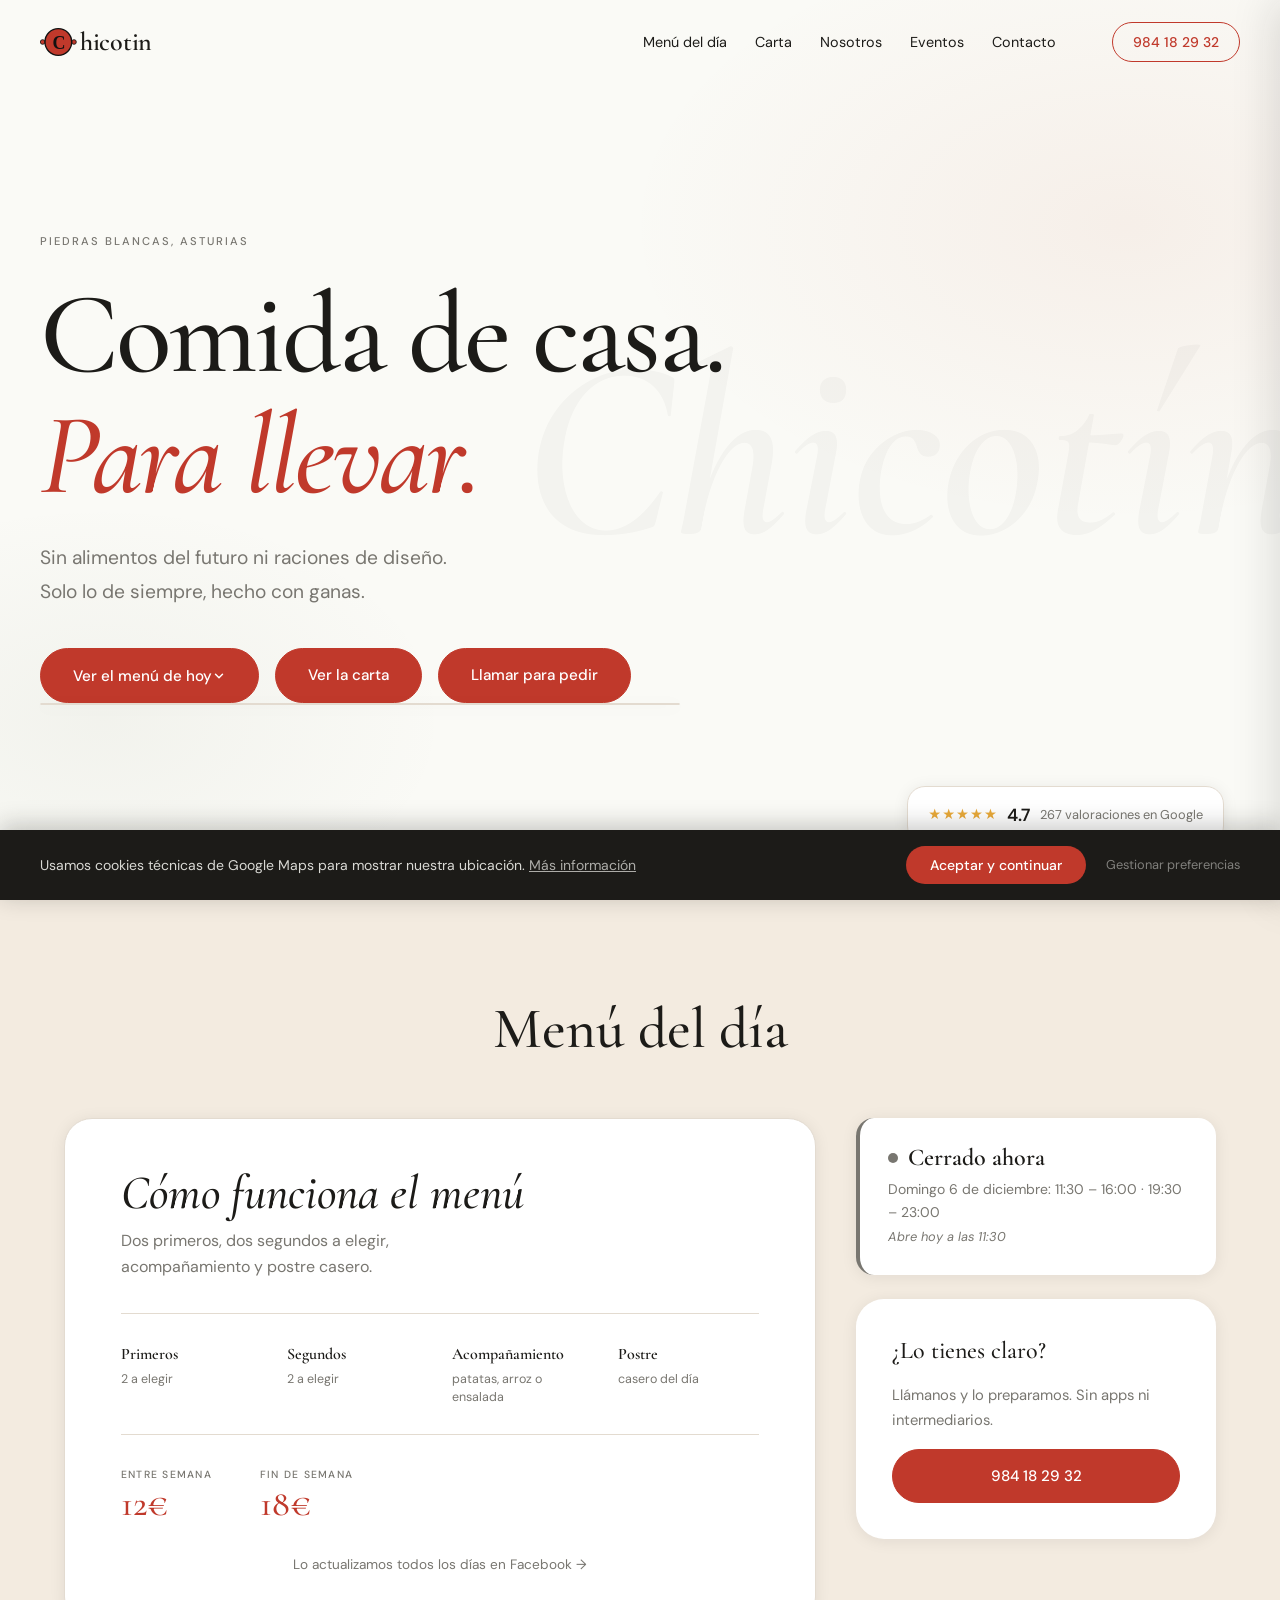
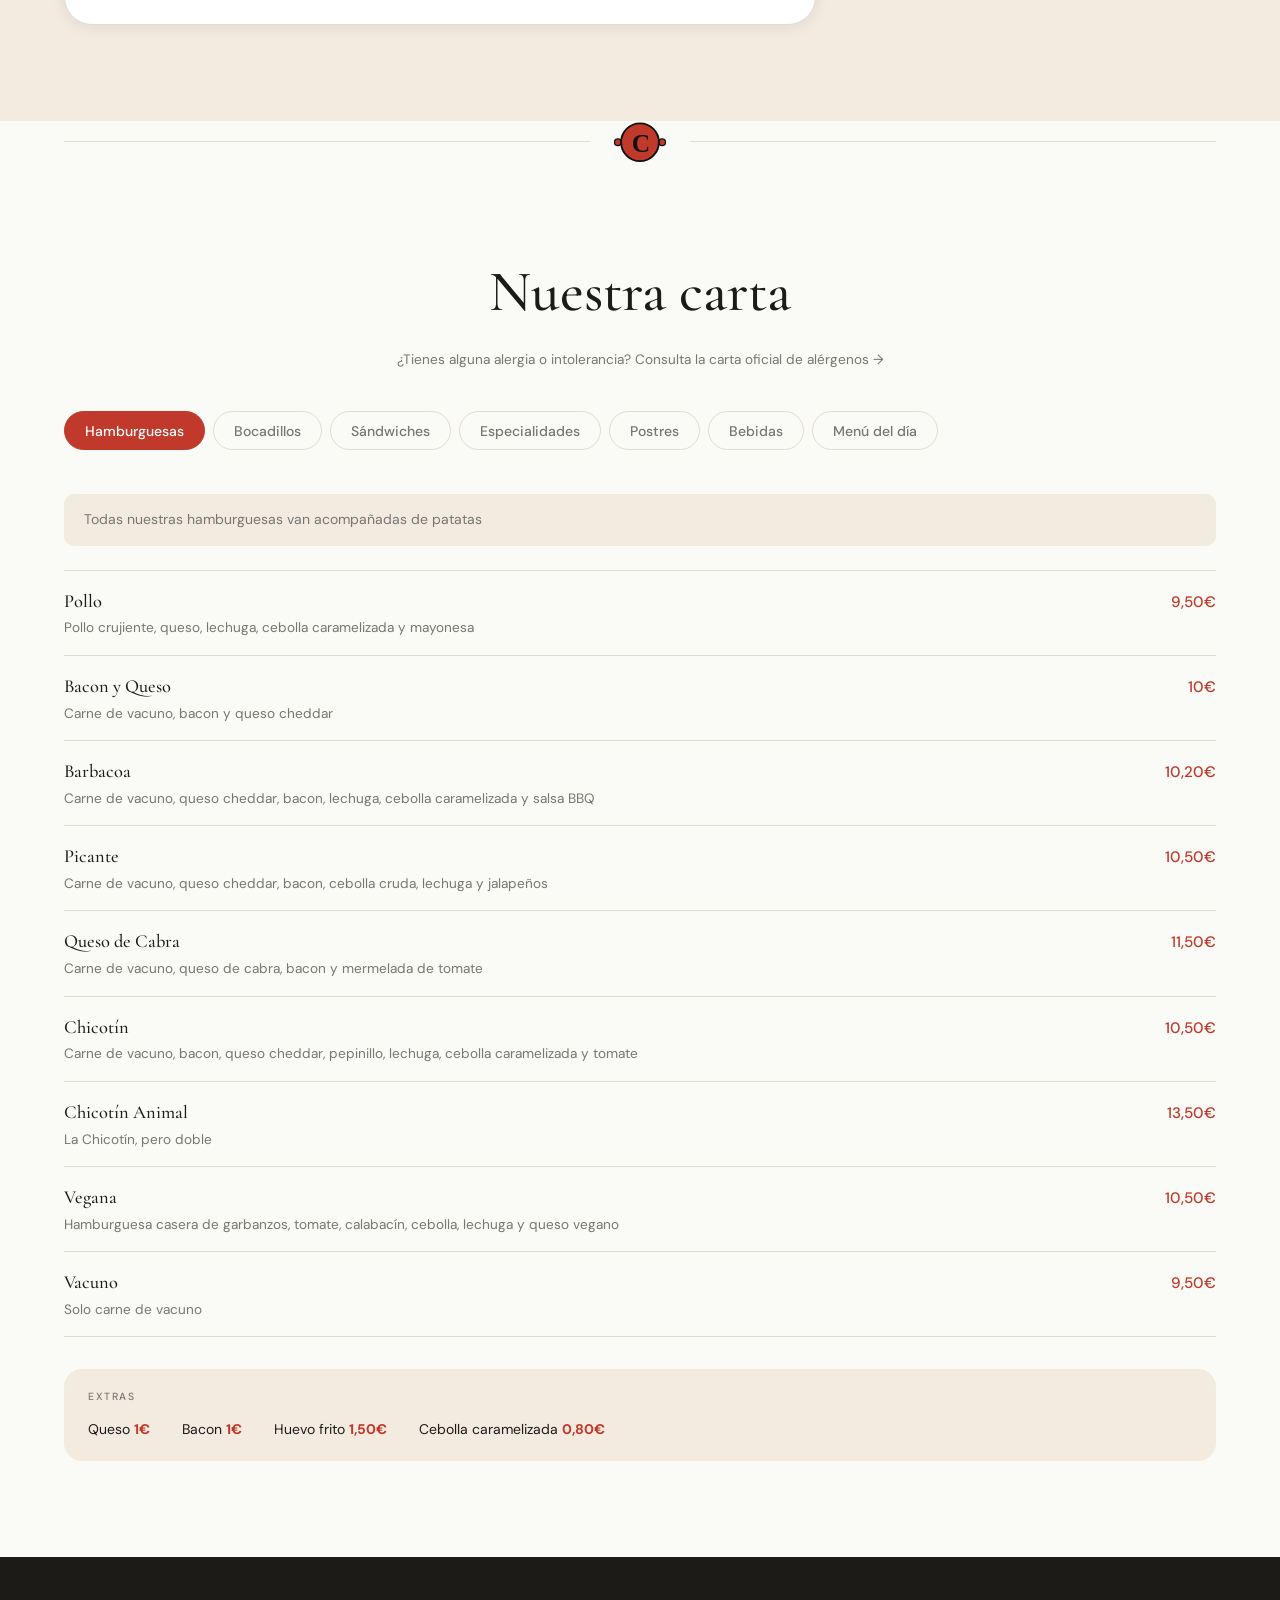
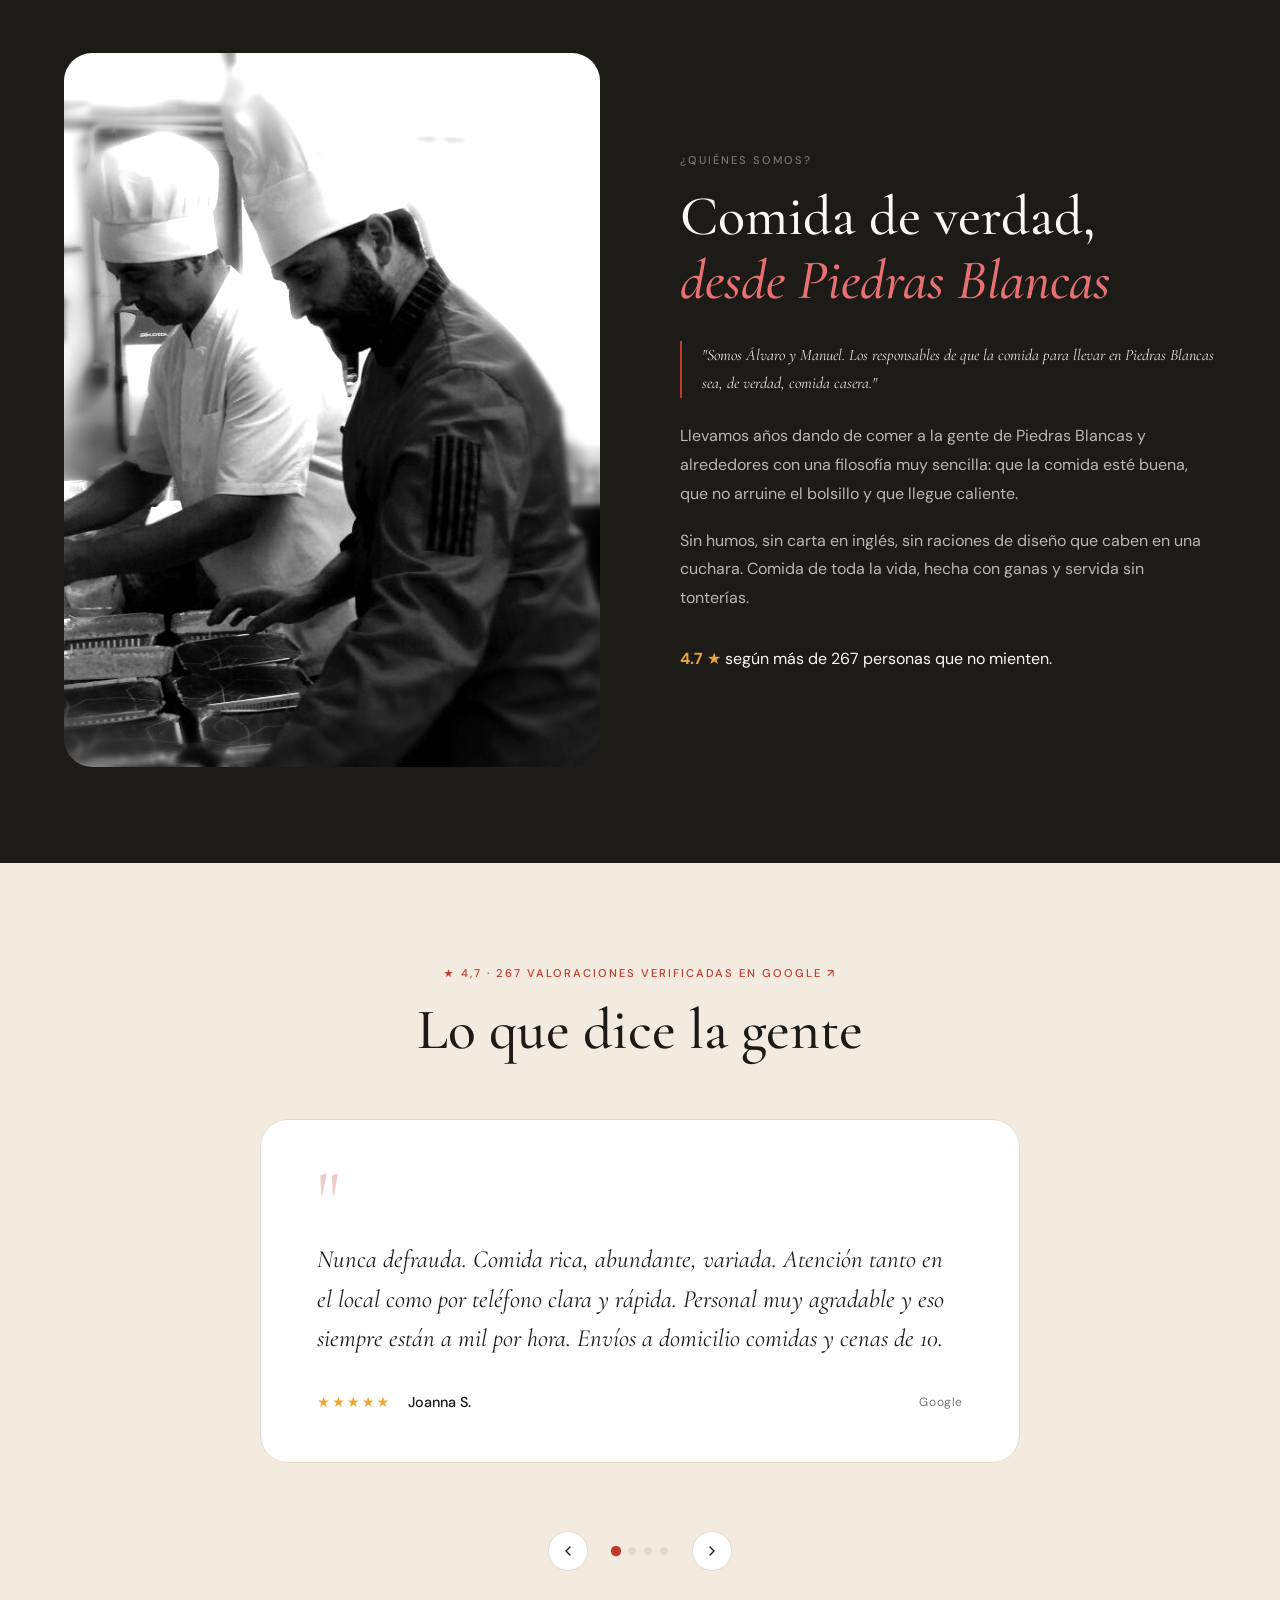
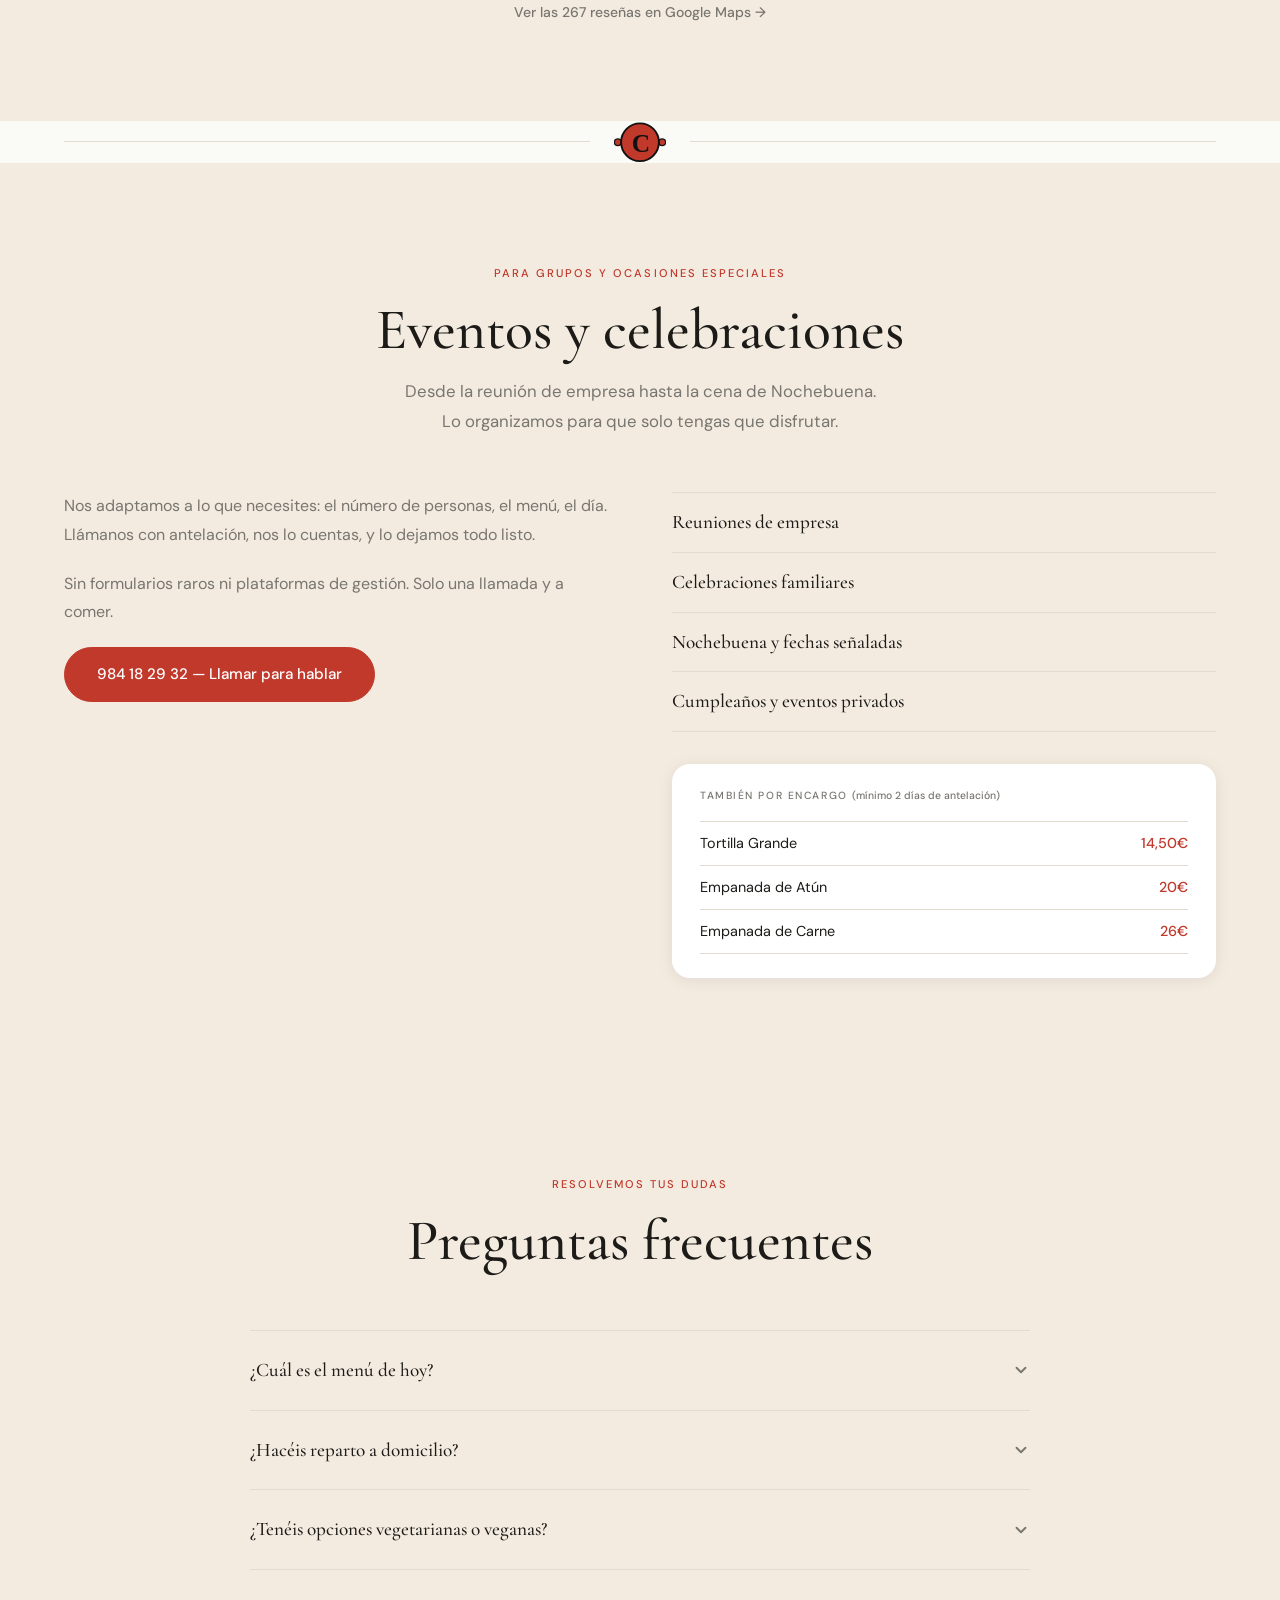
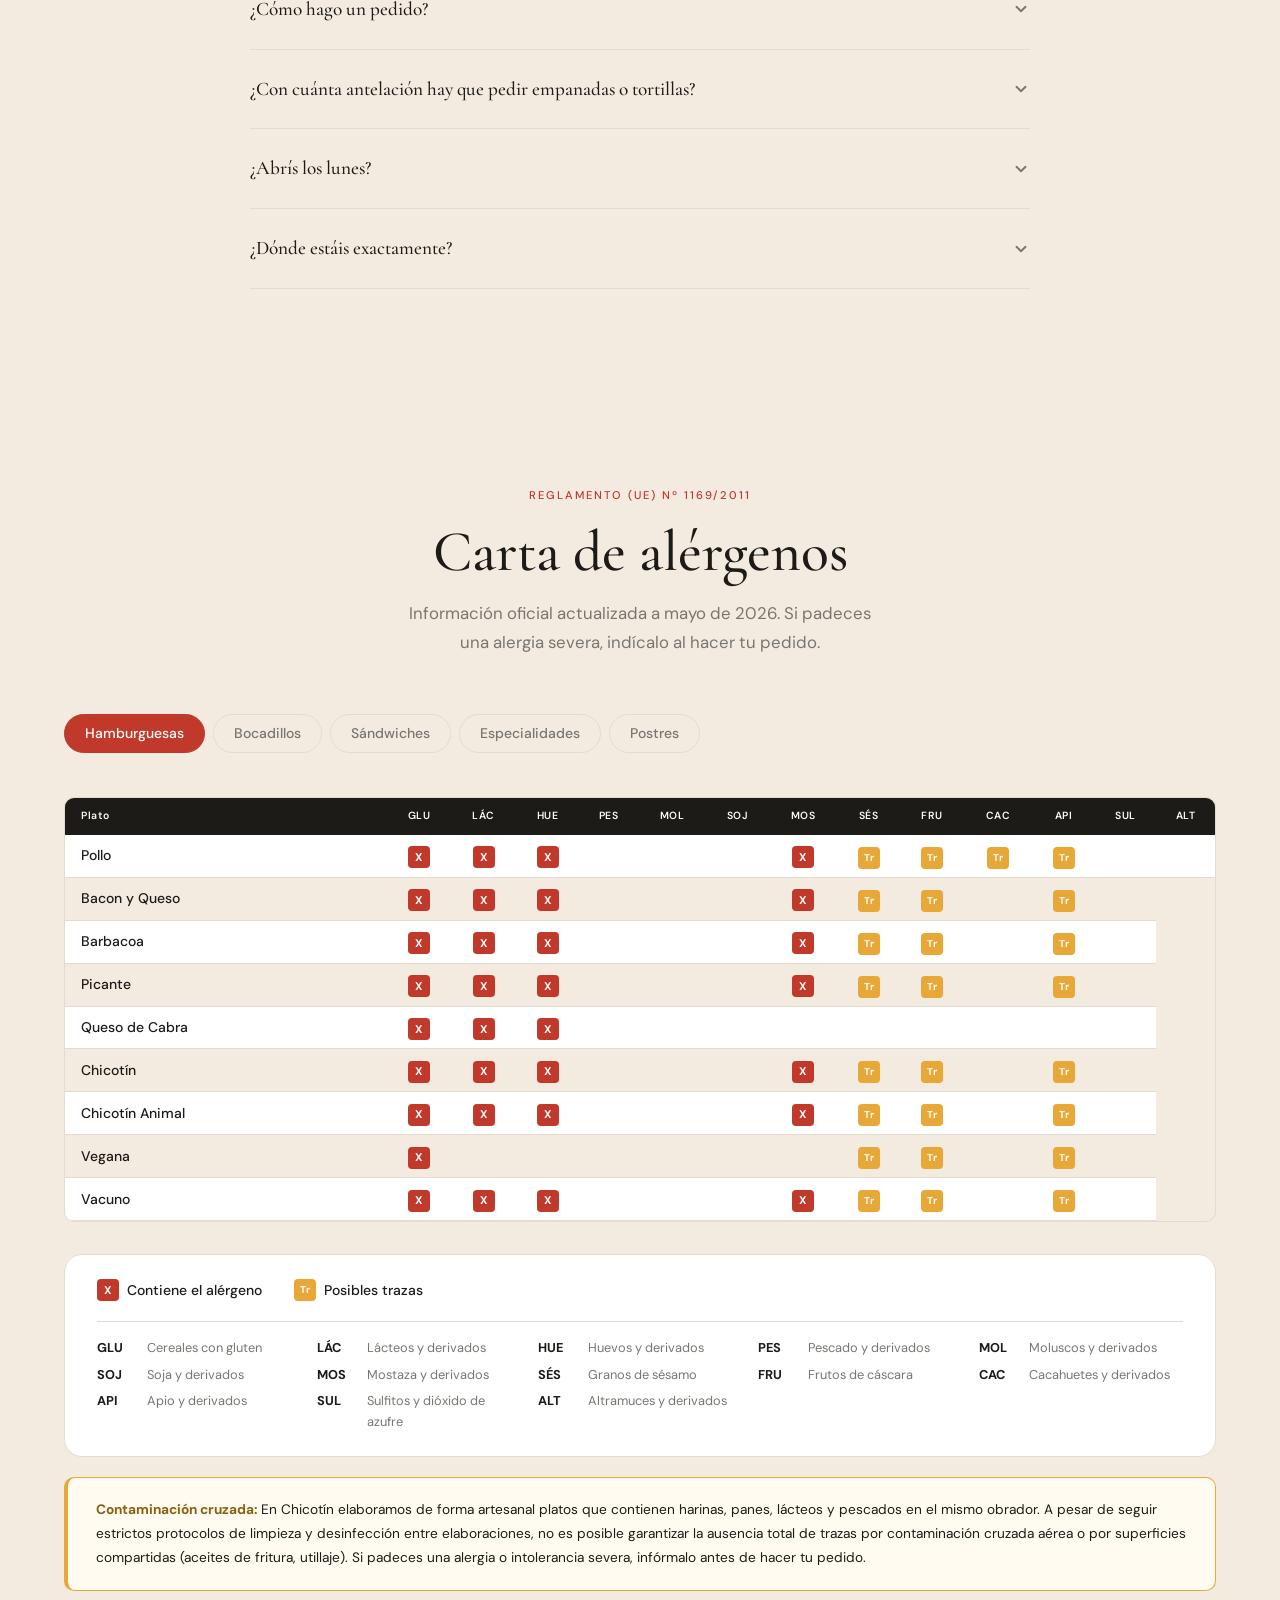
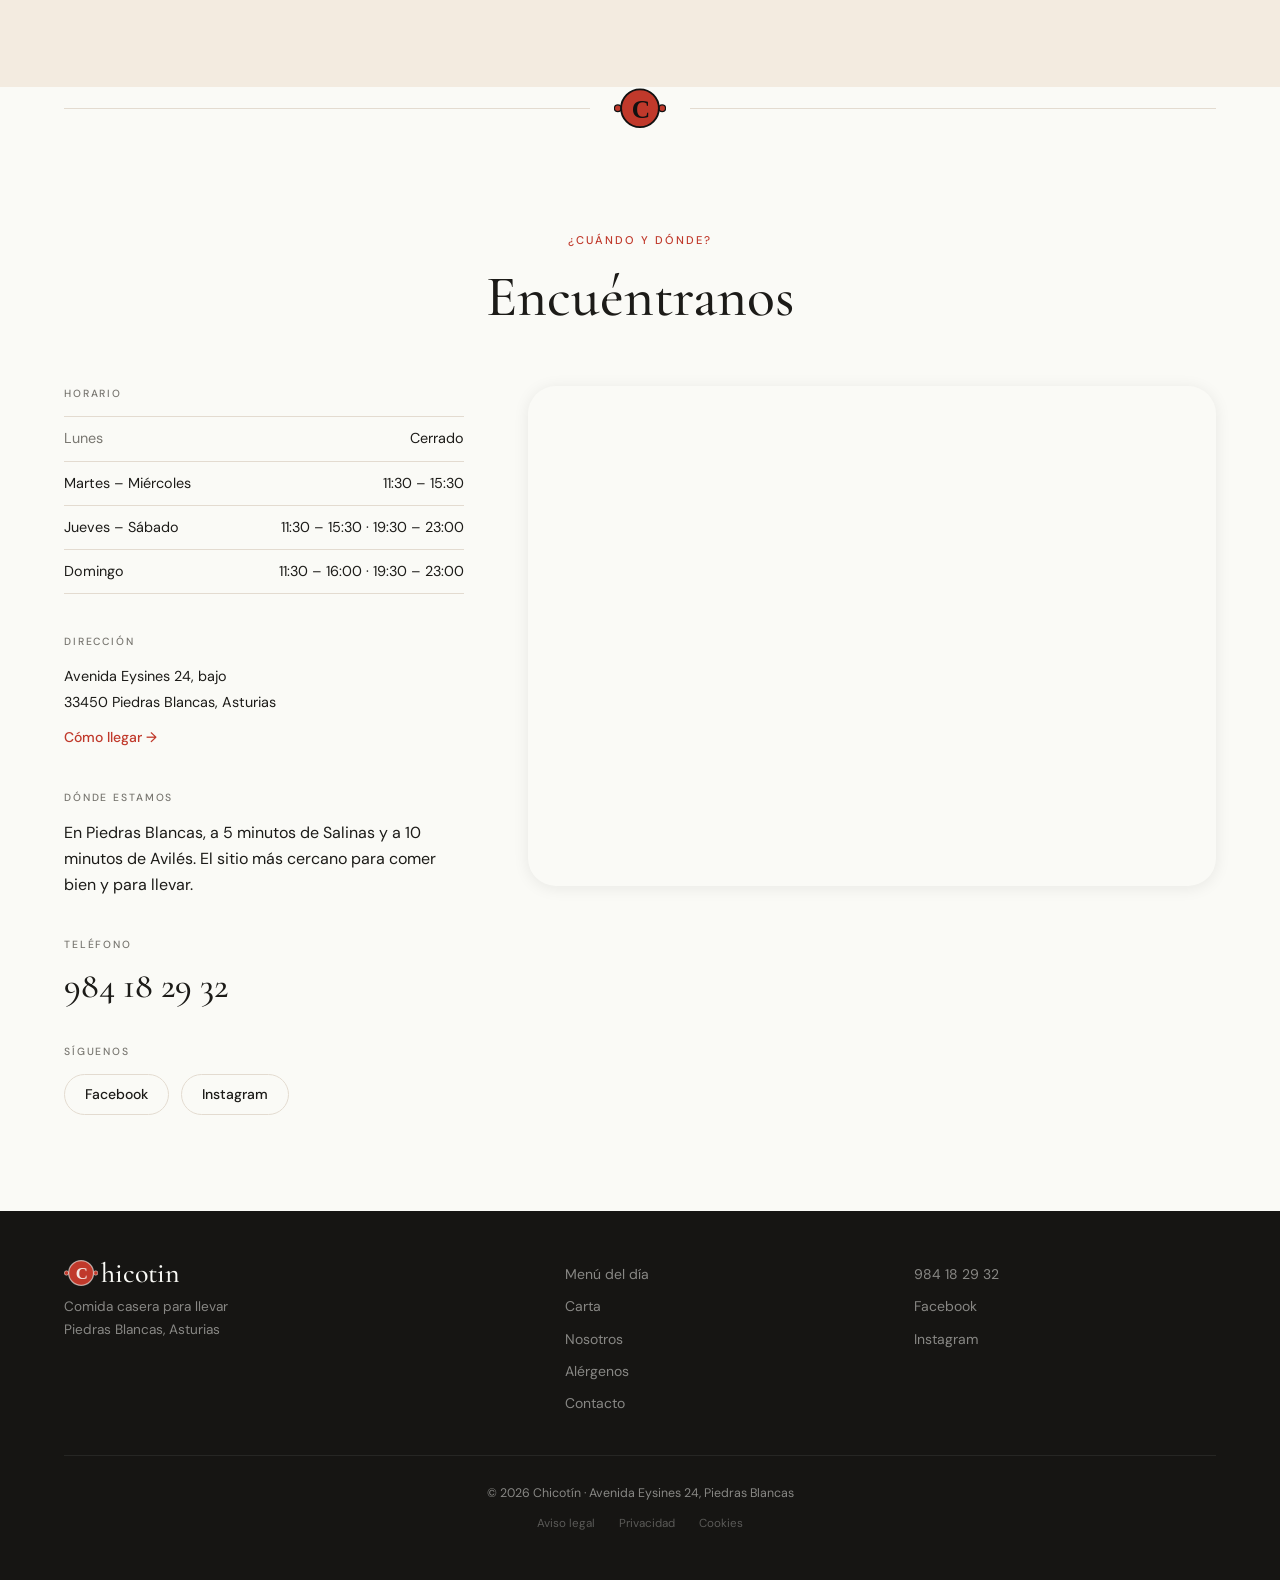
==== commit 6040a2c9: "Actualizar datos de alérgenos — tabla v8 oficial Reemplazo completo de la tabla de alérgenos con los" ====
--- a/index.html
+++ b/index.html
@@ -1148,7 +1148,6 @@
                   <th title="Huevos y derivados">HUE</th>
                   <th title="Pescado y derivados">PES</th>
                   <th title="Moluscos y derivados">MOL</th>
-                  <th title="Crustáceos y derivados">CRU</th>
                   <th title="Soja y derivados">SOJ</th>
                   <th title="Mostaza y derivados">MOS</th>
                   <th title="Granos de sésamo">SÉS</th>
@@ -1160,15 +1159,15 @@
                 </tr>
               </thead>
               <tbody>
-                <tr><td class="alerg__plato">Pollo</td><td><span class="alerg__x">X</span></td><td></td><td></td><td></td><td></td><td></td><td></td><td><span class="alerg__tr">Tr</span></td><td><span class="alerg__tr">Tr</span></td><td></td><td></td><td></td><td><span class="alerg__tr">Tr</span></td><td></td></tr>
-                <tr><td class="alerg__plato">Bacon y Queso</td><td><span class="alerg__x">X</span></td><td><span class="alerg__x">X</span></td><td><span class="alerg__x">X</span></td><td></td><td></td><td></td><td></td><td><span class="alerg__tr">Tr</span></td><td><span class="alerg__tr">Tr</span></td><td></td><td></td><td></td><td><span class="alerg__tr">Tr</span></td><td></td></tr>
-                <tr><td class="alerg__plato">Barbacoa</td><td><span class="alerg__x">X</span></td><td></td><td><span class="alerg__x">X</span></td><td></td><td></td><td></td><td></td><td><span class="alerg__tr">Tr</span></td><td><span class="alerg__tr">Tr</span></td><td></td><td></td><td></td><td><span class="alerg__tr">Tr</span></td><td></td></tr>
-                <tr><td class="alerg__plato">Picante</td><td><span class="alerg__x">X</span></td><td></td><td><span class="alerg__x">X</span></td><td></td><td></td><td></td><td></td><td><span class="alerg__tr">Tr</span></td><td><span class="alerg__tr">Tr</span></td><td></td><td></td><td></td><td><span class="alerg__tr">Tr</span></td><td></td></tr>
-                <tr><td class="alerg__plato">Queso de Cabra</td><td><span class="alerg__x">X</span></td><td><span class="alerg__x">X</span></td><td><span class="alerg__x">X</span></td><td></td><td></td><td></td><td></td><td><span class="alerg__tr">Tr</span></td><td><span class="alerg__tr">Tr</span></td><td></td><td></td><td></td><td><span class="alerg__tr">Tr</span></td><td></td></tr>
-                <tr><td class="alerg__plato">Chicotín</td><td><span class="alerg__x">X</span></td><td><span class="alerg__x">X</span></td><td><span class="alerg__x">X</span></td><td></td><td></td><td></td><td></td><td><span class="alerg__tr">Tr</span></td><td><span class="alerg__tr">Tr</span></td><td></td><td></td><td></td><td><span class="alerg__tr">Tr</span></td><td></td></tr>
-                <tr><td class="alerg__plato">Chicotín Animal</td><td><span class="alerg__x">X</span></td><td><span class="alerg__x">X</span></td><td><span class="alerg__x">X</span></td><td></td><td></td><td></td><td></td><td><span class="alerg__tr">Tr</span></td><td><span class="alerg__tr">Tr</span></td><td></td><td></td><td></td><td><span class="alerg__tr">Tr</span></td><td></td></tr>
-                <tr><td class="alerg__plato">Vegana</td><td><span class="alerg__x">X</span></td><td></td><td></td><td></td><td></td><td></td><td></td><td><span class="alerg__tr">Tr</span></td><td><span class="alerg__tr">Tr</span></td><td></td><td></td><td></td><td><span class="alerg__tr">Tr</span></td><td></td></tr>
-                <tr><td class="alerg__plato">Vacuno</td><td><span class="alerg__x">X</span></td><td></td><td><span class="alerg__x">X</span></td><td></td><td></td><td></td><td></td><td><span class="alerg__tr">Tr</span></td><td><span class="alerg__tr">Tr</span></td><td></td><td></td><td></td><td><span class="alerg__tr">Tr</span></td><td></td></tr>
+                <tr><td class="alerg__plato">Pollo</td><td><span class="alerg__x">X</span></td><td><span class="alerg__x">X</span></td><td><span class="alerg__x">X</span></td><td></td><td></td><td></td><td><span class="alerg__x">X</span></td><td><span class="alerg__tr">Tr</span></td><td><span class="alerg__tr">Tr</span></td><td><span class="alerg__tr">Tr</span></td><td><span class="alerg__tr">Tr</span></td><td></td><td></td></tr>
+                <tr><td class="alerg__plato">Bacon y Queso</td><td><span class="alerg__x">X</span></td><td><span class="alerg__x">X</span></td><td><span class="alerg__x">X</span></td><td></td><td></td><td></td><td><span class="alerg__x">X</span></td><td><span class="alerg__tr">Tr</span></td><td><span class="alerg__tr">Tr</span></td><td></td><td><span class="alerg__tr">Tr</span></td><td></td></tr>
+                <tr><td class="alerg__plato">Barbacoa</td><td><span class="alerg__x">X</span></td><td><span class="alerg__x">X</span></td><td><span class="alerg__x">X</span></td><td></td><td></td><td></td><td><span class="alerg__x">X</span></td><td><span class="alerg__tr">Tr</span></td><td><span class="alerg__tr">Tr</span></td><td></td><td><span class="alerg__tr">Tr</span></td><td></td></tr>
+                <tr><td class="alerg__plato">Picante</td><td><span class="alerg__x">X</span></td><td><span class="alerg__x">X</span></td><td><span class="alerg__x">X</span></td><td></td><td></td><td></td><td><span class="alerg__x">X</span></td><td><span class="alerg__tr">Tr</span></td><td><span class="alerg__tr">Tr</span></td><td></td><td><span class="alerg__tr">Tr</span></td><td></td></tr>
+                <tr><td class="alerg__plato">Queso de Cabra</td><td><span class="alerg__x">X</span></td><td><span class="alerg__x">X</span></td><td><span class="alerg__x">X</span></td><td></td><td></td><td></td><td></td><td></td><td></td><td></td><td></td><td></td></tr>
+                <tr><td class="alerg__plato">Chicotín</td><td><span class="alerg__x">X</span></td><td><span class="alerg__x">X</span></td><td><span class="alerg__x">X</span></td><td></td><td></td><td></td><td><span class="alerg__x">X</span></td><td><span class="alerg__tr">Tr</span></td><td><span class="alerg__tr">Tr</span></td><td></td><td><span class="alerg__tr">Tr</span></td><td></td></tr>
+                <tr><td class="alerg__plato">Chicotín Animal</td><td><span class="alerg__x">X</span></td><td><span class="alerg__x">X</span></td><td><span class="alerg__x">X</span></td><td></td><td></td><td></td><td><span class="alerg__x">X</span></td><td><span class="alerg__tr">Tr</span></td><td><span class="alerg__tr">Tr</span></td><td></td><td><span class="alerg__tr">Tr</span></td><td></td></tr>
+                <tr><td class="alerg__plato">Vegana</td><td><span class="alerg__x">X</span></td><td></td><td></td><td></td><td></td><td></td><td></td><td><span class="alerg__tr">Tr</span></td><td><span class="alerg__tr">Tr</span></td><td></td><td><span class="alerg__tr">Tr</span></td><td></td></tr>
+                <tr><td class="alerg__plato">Vacuno</td><td><span class="alerg__x">X</span></td><td><span class="alerg__x">X</span></td><td><span class="alerg__x">X</span></td><td></td><td></td><td></td><td><span class="alerg__x">X</span></td><td><span class="alerg__tr">Tr</span></td><td><span class="alerg__tr">Tr</span></td><td></td><td><span class="alerg__tr">Tr</span></td><td></td></tr>
               </tbody>
             </table>
           </div>
@@ -1181,19 +1180,19 @@
               <thead>
                 <tr>
                   <th class="alerg__th-plato">Plato</th>
-                  <th title="Cereales con gluten">GLU</th><th title="Lácteos y derivados">LÁC</th><th title="Huevos y derivados">HUE</th><th title="Pescado y derivados">PES</th><th title="Moluscos y derivados">MOL</th><th title="Crustáceos y derivados">CRU</th><th title="Soja y derivados">SOJ</th><th title="Mostaza y derivados">MOS</th><th title="Granos de sésamo">SÉS</th><th title="Frutos de cáscara">FRU</th><th title="Cacahuetes y derivados">CAC</th><th title="Apio y derivados">API</th><th title="Sulfitos y dióxido de azufre">SUL</th><th title="Altramuces y derivados">ALT</th>
+                  <th title="Cereales con gluten">GLU</th><th title="Lácteos y derivados">LÁC</th><th title="Huevos y derivados">HUE</th><th title="Pescado y derivados">PES</th><th title="Moluscos y derivados">MOL</th><th title="Soja y derivados">SOJ</th><th title="Mostaza y derivados">MOS</th><th title="Granos de sésamo">SÉS</th><th title="Frutos de cáscara">FRU</th><th title="Cacahuetes y derivados">CAC</th><th title="Apio y derivados">API</th><th title="Sulfitos y dióxido de azufre">SUL</th><th title="Altramuces y derivados">ALT</th>
                 </tr>
               </thead>
               <tbody>
-                <tr><td class="alerg__plato">Pollo</td><td><span class="alerg__x">X</span></td><td></td><td></td><td></td><td></td><td></td><td></td><td></td><td></td><td></td><td></td><td></td><td></td><td></td></tr>
-                <tr><td class="alerg__plato">Pollo y Pimientos</td><td><span class="alerg__x">X</span></td><td></td><td></td><td></td><td></td><td></td><td></td><td></td><td></td><td></td><td></td><td></td><td><span class="alerg__x">X</span></td><td></td></tr>
-                <tr><td class="alerg__plato">Lomo</td><td><span class="alerg__x">X</span></td><td></td><td></td><td></td><td></td><td></td><td></td><td></td><td></td><td></td><td></td><td></td><td></td><td></td></tr>
-                <tr><td class="alerg__plato">Lomo y Pimientos</td><td><span class="alerg__x">X</span></td><td></td><td></td><td></td><td></td><td></td><td></td><td></td><td></td><td></td><td></td><td></td><td><span class="alerg__x">X</span></td><td></td></tr>
-                <tr><td class="alerg__plato">Bacon y Queso</td><td><span class="alerg__x">X</span></td><td><span class="alerg__x">X</span></td><td></td><td></td><td></td><td></td><td></td><td></td><td></td><td></td><td></td><td></td><td></td><td></td></tr>
-                <tr><td class="alerg__plato">Carne Guisada</td><td><span class="alerg__x">X</span></td><td></td><td></td><td></td><td></td><td></td><td></td><td></td><td></td><td></td><td></td><td></td><td><span class="alerg__x">X</span></td><td></td></tr>
-                <tr><td class="alerg__plato">Chicotín</td><td><span class="alerg__x">X</span></td><td><span class="alerg__x">X</span></td><td></td><td></td><td></td><td></td><td></td><td></td><td></td><td></td><td></td><td></td><td></td><td></td></tr>
-                <tr><td class="alerg__plato">Escalopines de Jamón de Cerdo</td><td><span class="alerg__x">X</span></td><td></td><td><span class="alerg__x">X</span></td><td></td><td></td><td></td><td></td><td></td><td></td><td></td><td></td><td></td><td></td><td></td></tr>
-                <tr><td class="alerg__plato">Escalopines de Pollo</td><td><span class="alerg__x">X</span></td><td></td><td><span class="alerg__x">X</span></td><td></td><td></td><td></td><td></td><td></td><td></td><td></td><td></td><td></td><td></td><td></td></tr>
+                <tr><td class="alerg__plato">Pollo</td><td><span class="alerg__x">X</span></td><td></td><td><span class="alerg__x">X</span></td><td></td><td></td><td></td><td></td><td></td><td></td><td></td><td></td><td></td><td></td></tr>
+                <tr><td class="alerg__plato">Pollo y Pimientos</td><td><span class="alerg__x">X</span></td><td></td><td><span class="alerg__x">X</span></td><td></td><td></td><td></td><td></td><td></td><td></td><td></td><td></td><td></td><td><span class="alerg__x">X</span></td></tr>
+                <tr><td class="alerg__plato">Lomo</td><td><span class="alerg__x">X</span></td><td></td><td></td><td></td><td></td><td></td><td></td><td></td><td></td><td></td><td></td><td></td><td></td></tr>
+                <tr><td class="alerg__plato">Lomo y Pimientos</td><td><span class="alerg__x">X</span></td><td></td><td></td><td></td><td></td><td></td><td></td><td></td><td></td><td></td><td></td><td></td><td><span class="alerg__x">X</span></td></tr>
+                <tr><td class="alerg__plato">Bacon y Queso</td><td><span class="alerg__x">X</span></td><td></td><td></td><td></td><td></td><td></td><td></td><td></td><td></td><td></td><td></td><td></td><td></td></tr>
+                <tr><td class="alerg__plato">Carne Guisada</td><td><span class="alerg__x">X</span></td><td></td><td></td><td></td><td></td><td></td><td></td><td></td><td></td><td></td><td></td><td></td><td></td></tr>
+                <tr><td class="alerg__plato">Chicotín</td><td><span class="alerg__x">X</span></td><td><span class="alerg__x">X</span></td><td><span class="alerg__x">X</span></td><td></td><td></td><td></td><td></td><td></td><td></td><td></td><td></td><td></td><td></td></tr>
+                <tr><td class="alerg__plato">Escalopines de Jamón de Cerdo</td><td><span class="alerg__x">X</span></td><td></td><td><span class="alerg__x">X</span></td><td></td><td></td><td></td><td><span class="alerg__tr">Tr</span></td><td><span class="alerg__tr">Tr</span></td><td><span class="alerg__tr">Tr</span></td><td></td><td></td><td><span class="alerg__tr">Tr</span></td></tr>
+                <tr><td class="alerg__plato">Escalopines de Pollo</td><td><span class="alerg__x">X</span></td><td></td><td><span class="alerg__x">X</span></td><td></td><td></td><td></td><td><span class="alerg__tr">Tr</span></td><td><span class="alerg__tr">Tr</span></td><td><span class="alerg__tr">Tr</span></td><td></td><td></td><td><span class="alerg__tr">Tr</span></td></tr>
               </tbody>
             </table>
           </div>
@@ -1206,15 +1205,15 @@
               <thead>
                 <tr>
                   <th class="alerg__th-plato">Plato</th>
-                  <th title="Cereales con gluten">GLU</th><th title="Lácteos y derivados">LÁC</th><th title="Huevos y derivados">HUE</th><th title="Pescado y derivados">PES</th><th title="Moluscos y derivados">MOL</th><th title="Crustáceos y derivados">CRU</th><th title="Soja y derivados">SOJ</th><th title="Mostaza y derivados">MOS</th><th title="Granos de sésamo">SÉS</th><th title="Frutos de cáscara">FRU</th><th title="Cacahuetes y derivados">CAC</th><th title="Apio y derivados">API</th><th title="Sulfitos y dióxido de azufre">SUL</th><th title="Altramuces y derivados">ALT</th>
+                  <th title="Cereales con gluten">GLU</th><th title="Lácteos y derivados">LÁC</th><th title="Huevos y derivados">HUE</th><th title="Pescado y derivados">PES</th><th title="Moluscos y derivados">MOL</th><th title="Soja y derivados">SOJ</th><th title="Mostaza y derivados">MOS</th><th title="Granos de sésamo">SÉS</th><th title="Frutos de cáscara">FRU</th><th title="Cacahuetes y derivados">CAC</th><th title="Apio y derivados">API</th><th title="Sulfitos y dióxido de azufre">SUL</th><th title="Altramuces y derivados">ALT</th>
                 </tr>
               </thead>
               <tbody>
-                <tr><td class="alerg__plato">Mixto</td><td><span class="alerg__x">X</span></td><td><span class="alerg__x">X</span></td><td></td><td></td><td></td><td></td><td></td><td></td><td></td><td></td><td></td><td></td><td></td><td></td></tr>
-                <tr><td class="alerg__plato">Vegetal</td><td><span class="alerg__x">X</span></td><td></td><td><span class="alerg__x">X</span></td><td></td><td></td><td></td><td></td><td></td><td></td><td></td><td></td><td></td><td></td><td></td></tr>
-                <tr><td class="alerg__plato">Pollo</td><td><span class="alerg__x">X</span></td><td></td><td><span class="alerg__x">X</span></td><td></td><td></td><td></td><td></td><td></td><td></td><td></td><td></td><td></td><td></td><td></td></tr>
-                <tr><td class="alerg__plato">Atún</td><td><span class="alerg__x">X</span></td><td></td><td><span class="alerg__x">X</span></td><td><span class="alerg__x">X</span></td><td></td><td></td><td></td><td></td><td></td><td></td><td></td><td></td><td><span class="alerg__x">X</span></td><td></td></tr>
-                <tr><td class="alerg__plato">Chicotín</td><td><span class="alerg__x">X</span></td><td><span class="alerg__x">X</span></td><td><span class="alerg__x">X</span></td><td></td><td></td><td></td><td></td><td></td><td></td><td></td><td></td><td></td><td></td><td></td></tr>
+                <tr><td class="alerg__plato">Mixto</td><td><span class="alerg__x">X</span></td><td><span class="alerg__x">X</span></td><td></td><td><span class="alerg__tr">Tr</span></td><td><span class="alerg__tr">Tr</span></td><td></td><td></td><td><span class="alerg__tr">Tr</span></td><td><span class="alerg__tr">Tr</span></td><td><span class="alerg__tr">Tr</span></td><td></td><td></td><td></td></tr>
+                <tr><td class="alerg__plato">Vegetal</td><td><span class="alerg__x">X</span></td><td><span class="alerg__x">X</span></td><td><span class="alerg__x">X</span></td><td><span class="alerg__x">X</span></td><td></td><td></td><td></td><td><span class="alerg__tr">Tr</span></td><td><span class="alerg__tr">Tr</span></td><td><span class="alerg__tr">Tr</span></td><td></td><td></td><td></td></tr>
+                <tr><td class="alerg__plato">Pollo</td><td><span class="alerg__x">X</span></td><td><span class="alerg__x">X</span></td><td><span class="alerg__x">X</span></td><td></td><td></td><td></td><td></td><td><span class="alerg__tr">Tr</span></td><td><span class="alerg__tr">Tr</span></td><td><span class="alerg__tr">Tr</span></td><td></td><td></td><td></td></tr>
+                <tr><td class="alerg__plato">Atún</td><td><span class="alerg__x">X</span></td><td><span class="alerg__x">X</span></td><td><span class="alerg__x">X</span></td><td><span class="alerg__x">X</span></td><td></td><td></td><td></td><td><span class="alerg__tr">Tr</span></td><td><span class="alerg__tr">Tr</span></td><td><span class="alerg__tr">Tr</span></td><td></td><td></td><td></td></tr>
+                <tr><td class="alerg__plato">Chicotín</td><td><span class="alerg__x">X</span></td><td><span class="alerg__x">X</span></td><td><span class="alerg__x">X</span></td><td></td><td></td><td></td><td></td><td><span class="alerg__tr">Tr</span></td><td><span class="alerg__tr">Tr</span></td><td><span class="alerg__tr">Tr</span></td><td></td><td></td><td></td></tr>
               </tbody>
             </table>
           </div>
@@ -1227,34 +1226,35 @@
               <thead>
                 <tr>
                   <th class="alerg__th-plato">Plato</th>
-                  <th title="Cereales con gluten">GLU</th><th title="Lácteos y derivados">LÁC</th><th title="Huevos y derivados">HUE</th><th title="Pescado y derivados">PES</th><th title="Moluscos y derivados">MOL</th><th title="Crustáceos y derivados">CRU</th><th title="Soja y derivados">SOJ</th><th title="Mostaza y derivados">MOS</th><th title="Granos de sésamo">SÉS</th><th title="Frutos de cáscara">FRU</th><th title="Cacahuetes y derivados">CAC</th><th title="Apio y derivados">API</th><th title="Sulfitos y dióxido de azufre">SUL</th><th title="Altramuces y derivados">ALT</th>
+                  <th title="Cereales con gluten">GLU</th><th title="Lácteos y derivados">LÁC</th><th title="Huevos y derivados">HUE</th><th title="Pescado y derivados">PES</th><th title="Moluscos y derivados">MOL</th><th title="Soja y derivados">SOJ</th><th title="Mostaza y derivados">MOS</th><th title="Granos de sésamo">SÉS</th><th title="Frutos de cáscara">FRU</th><th title="Cacahuetes y derivados">CAC</th><th title="Apio y derivados">API</th><th title="Sulfitos y dióxido de azufre">SUL</th><th title="Altramuces y derivados">ALT</th>
                 </tr>
               </thead>
               <tbody>
-                <tr><td class="alerg__plato">Ensalada Chicotín</td><td><span class="alerg__x">X</span></td><td><span class="alerg__x">X</span></td><td></td><td></td><td></td><td></td><td></td><td><span class="alerg__x">X</span></td><td></td><td><span class="alerg__x">X</span></td><td></td><td></td><td></td><td></td></tr>
-                <tr><td class="alerg__plato">Ensalada Mixta</td><td><span class="alerg__tr">Tr</span></td><td></td><td><span class="alerg__x">X</span></td><td><span class="alerg__x">X</span></td><td></td><td></td><td></td><td></td><td></td><td></td><td></td><td></td><td><span class="alerg__x">X</span></td><td></td></tr>
-                <tr><td class="alerg__plato">Ensalada de Acompañamiento</td><td><span class="alerg__tr">Tr</span></td><td></td><td></td><td></td><td></td><td></td><td></td><td></td><td></td><td></td><td></td><td></td><td><span class="alerg__x">X</span></td><td></td></tr>
-                <tr><td class="alerg__plato">Ensaladilla Rusa</td><td><span class="alerg__tr">Tr</span></td><td></td><td><span class="alerg__x">X</span></td><td><span class="alerg__x">X</span></td><td></td><td></td><td></td><td></td><td></td><td></td><td></td><td></td><td><span class="alerg__x">X</span></td><td></td></tr>
-                <tr><td class="alerg__plato">Callos Chicotín <span class="carta__tag">Temporada</span></td><td><span class="alerg__tr">Tr</span></td><td></td><td></td><td></td><td></td><td></td><td></td><td></td><td></td><td></td><td></td><td></td><td><span class="alerg__x">X</span></td><td></td></tr>
-                <tr><td class="alerg__plato">Lasaña de Carne</td><td><span class="alerg__x">X</span></td><td><span class="alerg__x">X</span></td><td></td><td></td><td></td><td></td><td></td><td></td><td></td><td></td><td></td><td></td><td><span class="alerg__x">X</span></td><td></td></tr>
-                <tr><td class="alerg__plato">Lasaña de Atún</td><td><span class="alerg__x">X</span></td><td><span class="alerg__x">X</span></td><td></td><td><span class="alerg__x">X</span></td><td></td><td></td><td></td><td></td><td></td><td></td><td></td><td></td><td><span class="alerg__x">X</span></td><td></td></tr>
-                <tr><td class="alerg__plato">Lasaña de Salmón y Espinacas</td><td><span class="alerg__x">X</span></td><td><span class="alerg__x">X</span></td><td></td><td><span class="alerg__x">X</span></td><td></td><td></td><td></td><td></td><td></td><td></td><td></td><td></td><td></td><td></td></tr>
-                <tr><td class="alerg__plato">Cachopo de Jamón Ibérico y Queso</td><td><span class="alerg__x">X</span></td><td><span class="alerg__x">X</span></td><td><span class="alerg__x">X</span></td><td></td><td></td><td></td><td><span class="alerg__tr">Tr</span></td><td><span class="alerg__tr">Tr</span></td><td></td><td></td><td></td><td></td><td></td><td></td></tr>
-                <tr><td class="alerg__plato">Cachopo de Cecina y Queso de Cabra</td><td><span class="alerg__x">X</span></td><td><span class="alerg__x">X</span></td><td><span class="alerg__x">X</span></td><td></td><td></td><td></td><td><span class="alerg__tr">Tr</span></td><td><span class="alerg__tr">Tr</span></td><td></td><td></td><td></td><td></td><td></td><td></td></tr>
-                <tr><td class="alerg__plato">Cachopo Chicotín</td><td><span class="alerg__x">X</span></td><td><span class="alerg__x">X</span></td><td><span class="alerg__x">X</span></td><td></td><td></td><td></td><td><span class="alerg__tr">Tr</span></td><td><span class="alerg__tr">Tr</span></td><td></td><td></td><td></td><td></td><td></td><td></td></tr>
-                <tr><td class="alerg__plato">Escalopines con Patatas</td><td><span class="alerg__x">X</span></td><td></td><td><span class="alerg__x">X</span></td><td></td><td></td><td></td><td></td><td></td><td></td><td></td><td></td><td></td><td></td><td></td></tr>
-                <tr><td class="alerg__plato">Escalopines de Pollo con Patatas</td><td><span class="alerg__x">X</span></td><td></td><td><span class="alerg__x">X</span></td><td></td><td></td><td></td><td></td><td></td><td></td><td></td><td></td><td></td><td></td><td></td></tr>
-                <tr><td class="alerg__plato">Albóndigas</td><td><span class="alerg__x">X</span></td><td></td><td><span class="alerg__x">X</span></td><td></td><td></td><td></td><td></td><td></td><td></td><td></td><td></td><td></td><td><span class="alerg__x">X</span></td><td></td></tr>
-                <tr><td class="alerg__plato">Carne Guisada</td><td><span class="alerg__tr">Tr</span></td><td></td><td></td><td></td><td></td><td></td><td></td><td></td><td></td><td></td><td></td><td></td><td><span class="alerg__x">X</span></td><td></td></tr>
-                <tr><td class="alerg__plato">Patatas Pequeñas con Salsa</td><td><span class="alerg__tr">Tr</span></td><td></td><td></td><td></td><td></td><td></td><td></td><td></td><td></td><td></td><td></td><td></td><td><span class="alerg__tr">Tr</span></td><td></td></tr>
-                <tr><td class="alerg__plato">Patatas Grandes con 5 Salsas</td><td><span class="alerg__tr">Tr</span></td><td></td><td><span class="alerg__tr">Tr</span></td><td></td><td></td><td></td><td></td><td><span class="alerg__tr">Tr</span></td><td></td><td></td><td></td><td></td><td><span class="alerg__tr">Tr</span></td><td></td></tr>
-                <tr><td class="alerg__plato">Nuggets Caseros</td><td><span class="alerg__x">X</span></td><td></td><td><span class="alerg__x">X</span></td><td></td><td></td><td></td><td></td><td></td><td></td><td></td><td></td><td></td><td></td><td></td></tr>
-                <tr><td class="alerg__plato">Croquetas de Jamón Ibérico</td><td><span class="alerg__x">X</span></td><td><span class="alerg__x">X</span></td><td><span class="alerg__x">X</span></td><td></td><td></td><td></td><td></td><td></td><td></td><td></td><td></td><td></td><td></td><td></td></tr>
-                <tr><td class="alerg__plato">Croquetas de Calamar en su Tinta</td><td><span class="alerg__x">X</span></td><td><span class="alerg__x">X</span></td><td><span class="alerg__x">X</span></td><td></td><td><span class="alerg__x">X</span></td><td></td><td></td><td></td><td></td><td></td><td></td><td></td><td></td><td></td></tr>
-                <tr><td class="alerg__plato">Croquetas de Bacalao</td><td><span class="alerg__x">X</span></td><td><span class="alerg__x">X</span></td><td><span class="alerg__x">X</span></td><td><span class="alerg__x">X</span></td><td></td><td></td><td></td><td></td><td></td><td></td><td></td><td></td><td></td><td></td></tr>
-                <tr class="alerg__row--encargo"><td class="alerg__plato">Tortilla Grande <span class="carta__tag">Encargo</span></td><td></td><td></td><td><span class="alerg__x">X</span></td><td></td><td></td><td></td><td></td><td></td><td></td><td></td><td></td><td></td><td></td><td></td></tr>
-                <tr><td class="alerg__plato">Empanada de Atún <span class="carta__tag">Encargo</span></td><td><span class="alerg__x">X</span></td><td></td><td><span class="alerg__x">X</span></td><td><span class="alerg__x">X</span></td><td></td><td></td><td></td><td></td><td></td><td></td><td></td><td></td><td><span class="alerg__x">X</span></td><td></td></tr>
-                <tr><td class="alerg__plato">Empanada de Carne <span class="carta__tag">Encargo</span></td><td><span class="alerg__x">X</span></td><td></td><td><span class="alerg__x">X</span></td><td></td><td></td><td></td><td></td><td></td><td></td><td></td><td></td><td></td><td><span class="alerg__x">X</span></td><td></td></tr>
+                <tr><td class="alerg__plato">Sándwich Chicotín</td><td><span class="alerg__x">X</span></td><td><span class="alerg__x">X</span></td><td><span class="alerg__x">X</span></td><td></td><td></td><td></td><td></td><td><span class="alerg__tr">Tr</span></td><td><span class="alerg__tr">Tr</span></td><td><span class="alerg__tr">Tr</span></td><td></td><td></td><td></td></tr>
+                <tr><td class="alerg__plato">Ensalada Chicotín</td><td><span class="alerg__x">X</span></td><td><span class="alerg__x">X</span></td><td></td><td><span class="alerg__x">X</span></td><td></td><td></td><td></td><td></td><td></td><td></td><td></td><td></td><td><span class="alerg__x">X</span></td></tr>
+                <tr><td class="alerg__plato">Ensalada Mixta</td><td><span class="alerg__tr">Tr</span></td><td></td><td><span class="alerg__x">X</span></td><td><span class="alerg__x">X</span></td><td></td><td></td><td></td><td></td><td></td><td></td><td></td><td></td><td></td></tr>
+                <tr><td class="alerg__plato">Ensalada de Acompañamiento</td><td><span class="alerg__tr">Tr</span></td><td></td><td></td><td></td><td></td><td></td><td></td><td></td><td></td><td></td><td></td><td></td><td></td></tr>
+                <tr><td class="alerg__plato">Ensaladilla frusa</td><td><span class="alerg__tr">Tr</span></td><td></td><td><span class="alerg__x">X</span></td><td><span class="alerg__x">X</span></td><td></td><td></td><td></td><td></td><td></td><td></td><td></td><td></td><td><span class="alerg__x">X</span></td></tr>
+                <tr><td class="alerg__plato">Callos Chicotín <span class="carta__tag">Temporada</span></td><td><span class="alerg__tr">Tr</span></td><td></td><td></td><td></td><td></td><td></td><td></td><td></td><td></td><td></td><td></td><td></td><td></td></tr>
+                <tr><td class="alerg__plato">Lasaña de Carne</td><td><span class="alerg__x">X</span></td><td><span class="alerg__x">X</span></td><td></td><td></td><td></td><td></td><td></td><td></td><td></td><td><span class="alerg__x">X</span></td><td></td><td></td><td></td></tr>
+                <tr><td class="alerg__plato">Lasaña de Atún</td><td><span class="alerg__x">X</span></td><td><span class="alerg__x">X</span></td><td></td><td><span class="alerg__x">X</span></td><td></td><td></td><td></td><td></td><td></td><td><span class="alerg__x">X</span></td><td></td><td></td><td></td></tr>
+                <tr><td class="alerg__plato">Lasaña de Salmón y Espinacas</td><td><span class="alerg__x">X</span></td><td><span class="alerg__x">X</span></td><td></td><td><span class="alerg__x">X</span></td><td></td><td></td><td></td><td></td><td></td><td><span class="alerg__x">X</span></td><td></td><td></td><td></td></tr>
+                <tr><td class="alerg__plato">Cachopo de Jamón Ibérico y Queso</td><td><span class="alerg__x">X</span></td><td><span class="alerg__x">X</span></td><td><span class="alerg__x">X</span></td><td></td><td></td><td></td><td><span class="alerg__tr">Tr</span></td><td><span class="alerg__tr">Tr</span></td><td><span class="alerg__tr">Tr</span></td><td></td><td></td><td><span class="alerg__tr">Tr</span></td><td></td></tr>
+                <tr><td class="alerg__plato">Cachopo de Cecina y Queso de Cabra</td><td><span class="alerg__x">X</span></td><td><span class="alerg__x">X</span></td><td><span class="alerg__x">X</span></td><td></td><td></td><td></td><td></td><td><span class="alerg__tr">Tr</span></td><td><span class="alerg__tr">Tr</span></td><td></td><td></td><td><span class="alerg__tr">Tr</span></td><td></td></tr>
+                <tr><td class="alerg__plato">Cachopo Chicotín</td><td><span class="alerg__x">X</span></td><td><span class="alerg__x">X</span></td><td><span class="alerg__x">X</span></td><td></td><td></td><td></td><td></td><td><span class="alerg__tr">Tr</span></td><td><span class="alerg__tr">Tr</span></td><td><span class="alerg__x">X</span></td><td><span class="alerg__x">X</span></td><td><span class="alerg__x">X</span></td><td></td></tr>
+                <tr><td class="alerg__plato">Escalopines con Patatas</td><td><span class="alerg__x">X</span></td><td></td><td><span class="alerg__x">X</span></td><td></td><td></td><td></td><td><span class="alerg__tr">Tr</span></td><td><span class="alerg__tr">Tr</span></td><td><span class="alerg__tr">Tr</span></td><td></td><td></td><td><span class="alerg__tr">Tr</span></td><td></td></tr>
+                <tr><td class="alerg__plato">Escalopines de Pollo con Patatas</td><td><span class="alerg__x">X</span></td><td></td><td><span class="alerg__x">X</span></td><td></td><td></td><td></td><td><span class="alerg__tr">Tr</span></td><td><span class="alerg__tr">Tr</span></td><td><span class="alerg__tr">Tr</span></td><td></td><td></td><td><span class="alerg__tr">Tr</span></td><td></td></tr>
+                <tr><td class="alerg__plato">Albóndigas</td><td><span class="alerg__x">X</span></td><td><span class="alerg__x">X</span></td><td><span class="alerg__x">X</span></td><td></td><td></td><td></td><td></td><td></td><td></td><td></td><td></td><td></td><td><span class="alerg__x">X</span></td></tr>
+                <tr><td class="alerg__plato">Carne Guisada</td><td><span class="alerg__tr">Tr</span></td><td></td><td></td><td></td><td></td><td></td><td></td><td></td><td></td><td></td><td></td><td></td><td><span class="alerg__x">X</span></td></tr>
+                <tr><td class="alerg__plato">Patatas Pequeñas con Salsa</td><td><span class="alerg__tr">Tr</span></td><td></td><td></td><td></td><td></td><td></td><td></td><td></td><td></td><td></td><td></td><td></td><td><span class="alerg__x">X</span></td></tr>
+                <tr><td class="alerg__plato">Patatas Grandes con 5 Salsas</td><td><span class="alerg__tr">Tr</span></td><td></td><td></td><td></td><td></td><td></td><td></td><td></td><td></td><td></td><td></td><td></td><td><span class="alerg__x">X</span></td></tr>
+                <tr><td class="alerg__plato">Nuggets Caseros</td><td><span class="alerg__x">X</span></td><td></td><td><span class="alerg__x">X</span></td><td></td><td></td><td></td><td></td><td></td><td></td><td></td><td></td><td></td><td><span class="alerg__tr">Tr</span></td></tr>
+                <tr><td class="alerg__plato">Croquetas de Jamón</td><td><span class="alerg__x">X</span></td><td><span class="alerg__x">X</span></td><td><span class="alerg__x">X</span></td><td></td><td></td><td></td><td><span class="alerg__tr">Tr</span></td><td><span class="alerg__tr">Tr</span></td><td><span class="alerg__tr">Tr</span></td><td></td><td></td><td><span class="alerg__tr">Tr</span></td><td></td></tr>
+                <tr><td class="alerg__plato">Croquetas de Calamares en su Tinta</td><td><span class="alerg__x">X</span></td><td><span class="alerg__x">X</span></td><td><span class="alerg__x">X</span></td><td><span class="alerg__x">X</span></td><td></td><td></td><td></td><td></td><td></td><td></td><td></td><td><span class="alerg__tr">Tr</span></td><td></td></tr>
+                <tr><td class="alerg__plato">Croquetas de Bacalao</td><td><span class="alerg__x">X</span></td><td></td><td><span class="alerg__x">X</span></td><td><span class="alerg__x">X</span></td><td></td><td></td><td><span class="alerg__tr">Tr</span></td><td><span class="alerg__tr">Tr</span></td><td><span class="alerg__tr">Tr</span></td><td></td><td></td><td><span class="alerg__tr">Tr</span></td><td></td></tr>
+                <tr><td class="alerg__plato">Tortilla Grande <span class="carta__tag">Encargo</span></td><td><span class="alerg__tr">Tr</span></td><td></td><td></td><td></td><td></td><td></td><td></td><td></td><td></td><td></td><td></td><td></td><td></td></tr>
+                <tr><td class="alerg__plato">Empanada de Atún <span class="carta__tag">Encargo</span></td><td><span class="alerg__x">X</span></td><td><span class="alerg__x">X</span></td><td><span class="alerg__x">X</span></td><td><span class="alerg__x">X</span></td><td></td><td></td><td></td><td></td><td></td><td></td><td></td><td></td><td><span class="alerg__x">X</span></td></tr>
+                <tr><td class="alerg__plato">Empanada de Carne <span class="carta__tag">Encargo</span></td><td><span class="alerg__x">X</span></td><td><span class="alerg__x">X</span></td><td><span class="alerg__x">X</span></td><td></td><td></td><td></td><td></td><td></td><td></td><td></td><td></td><td></td><td></td></tr>
               </tbody>
             </table>
           </div>
@@ -1267,13 +1267,13 @@
               <thead>
                 <tr>
                   <th class="alerg__th-plato">Plato</th>
-                  <th title="Cereales con gluten">GLU</th><th title="Lácteos y derivados">LÁC</th><th title="Huevos y derivados">HUE</th><th title="Pescado y derivados">PES</th><th title="Moluscos y derivados">MOL</th><th title="Crustáceos y derivados">CRU</th><th title="Soja y derivados">SOJ</th><th title="Mostaza y derivados">MOS</th><th title="Granos de sésamo">SÉS</th><th title="Frutos de cáscara">FRU</th><th title="Cacahuetes y derivados">CAC</th><th title="Apio y derivados">API</th><th title="Sulfitos y dióxido de azufre">SUL</th><th title="Altramuces y derivados">ALT</th>
+                  <th title="Cereales con gluten">GLU</th><th title="Lácteos y derivados">LÁC</th><th title="Huevos y derivados">HUE</th><th title="Pescado y derivados">PES</th><th title="Moluscos y derivados">MOL</th><th title="Soja y derivados">SOJ</th><th title="Mostaza y derivados">MOS</th><th title="Granos de sésamo">SÉS</th><th title="Frutos de cáscara">FRU</th><th title="Cacahuetes y derivados">CAC</th><th title="Apio y derivados">API</th><th title="Sulfitos y dióxido de azufre">SUL</th><th title="Altramuces y derivados">ALT</th>
                 </tr>
               </thead>
               <tbody>
-                <tr><td class="alerg__plato">Mousse individual</td><td></td><td><span class="alerg__x">X</span></td><td><span class="alerg__x">X</span></td><td></td><td></td><td></td><td><span class="alerg__x">X</span></td><td></td><td></td><td></td><td></td><td></td><td></td><td></td></tr>
-                <tr><td class="alerg__plato">Natillas individuales</td><td></td><td><span class="alerg__x">X</span></td><td><span class="alerg__x">X</span></td><td></td><td></td><td></td><td></td><td></td><td></td><td></td><td></td><td></td><td></td><td></td></tr>
-                <tr><td class="alerg__plato">Arroz con Leche individual</td><td></td><td><span class="alerg__x">X</span></td><td></td><td></td><td></td><td></td><td></td><td></td><td></td><td></td><td></td><td></td><td></td><td></td></tr>
+                <tr><td class="alerg__plato">Mousse individual</td><td><span class="alerg__tr">Tr</span></td><td><span class="alerg__x">X</span></td><td><span class="alerg__x">X</span></td><td></td><td></td><td></td><td></td><td></td><td></td><td></td><td></td><td></td><td></td></tr>
+                <tr><td class="alerg__plato">Natillas individuales</td><td><span class="alerg__tr">Tr</span></td><td><span class="alerg__x">X</span></td><td><span class="alerg__x">X</span></td><td></td><td></td><td></td><td></td><td></td><td></td><td></td><td></td><td></td><td></td></tr>
+                <tr><td class="alerg__plato">Arroz con Leche individual</td><td><span class="alerg__tr">Tr</span></td><td><span class="alerg__x">X</span></td><td></td><td></td><td></td><td></td><td></td><td></td><td></td><td></td><td></td><td></td><td></td></tr>
               </tbody>
             </table>
           </div>
@@ -1291,7 +1291,6 @@
             <div><dt>HUE</dt><dd>Huevos y derivados</dd></div>
             <div><dt>PES</dt><dd>Pescado y derivados</dd></div>
             <div><dt>MOL</dt><dd>Moluscos y derivados</dd></div>
-            <div><dt>CRU</dt><dd>Crustáceos y derivados</dd></div>
             <div><dt>SOJ</dt><dd>Soja y derivados</dd></div>
             <div><dt>MOS</dt><dd>Mostaza y derivados</dd></div>
             <div><dt>SÉS</dt><dd>Granos de sésamo</dd></div>
